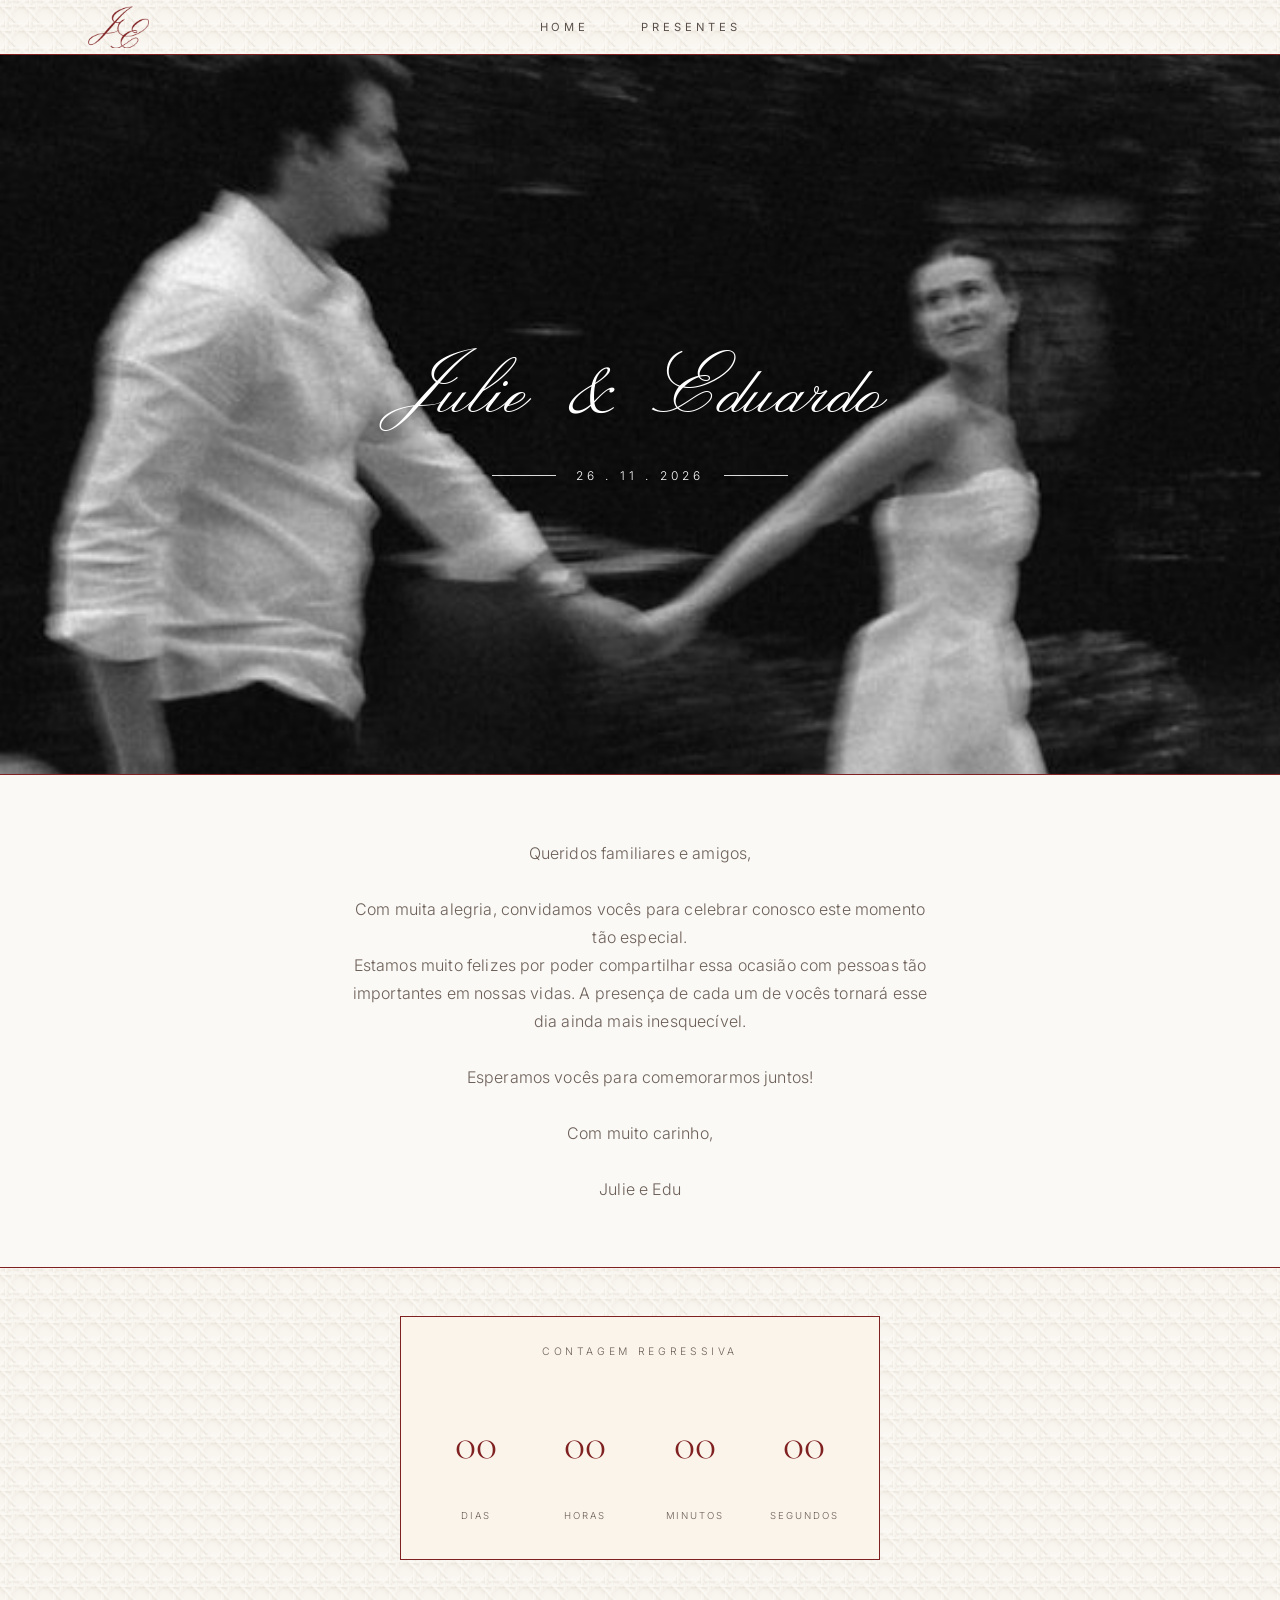
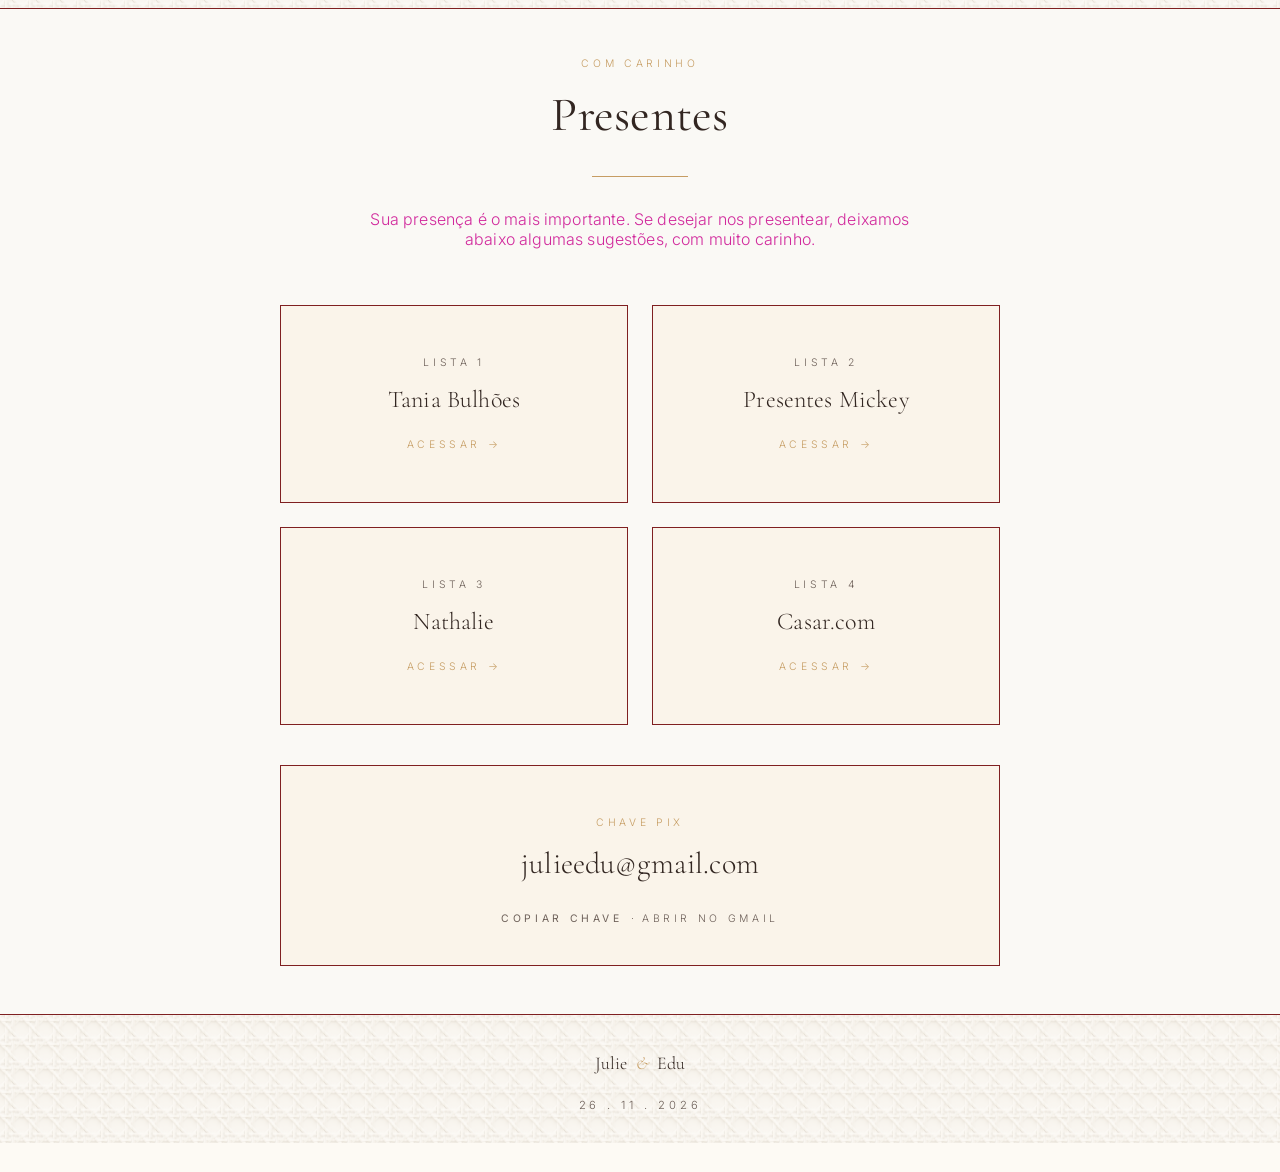
==== index.html @ ec5548f9 "Atualiza index.html com ajustes de layout (treliça condicional, moldura, gaps) Co-Authored-By: Claud" ====
<!DOCTYPE html>
<html lang="pt-BR">
<head>
<meta charset="UTF-8" />
<meta name="viewport" content="width=device-width, initial-scale=1.0" />
<title>Julie &amp; Edu · Nosso Casamento</title>
<meta name="description" content="Julie &amp; Edu — 26 de novembro de 2026. Confirme sua presença e veja as listas de presentes." />
<link rel="preconnect" href="https://fonts.googleapis.com">
<link rel="preconnect" href="https://fonts.gstatic.com" crossorigin>
<link href="https://fonts.googleapis.com/css2?family=Cormorant+Garamond:wght@300;400;500&family=Inter:wght@300;400;500&family=Playfair+Display:wght@400;500;600&family=Jost:wght@300;400;500&family=Cardo:wght@400;700&family=Work+Sans:wght@300;400;500&family=Marcellus&family=Karla:wght@300;400;500&family=EB+Garamond:wght@400;500;600&family=Poppins:wght@300;400;500&family=Prata&family=Nunito+Sans:wght@300;400;500&family=Italiana&family=Montserrat:wght@300;400;500&family=Cinzel:wght@400;500;600&family=Raleway:wght@300;400;500&family=Great+Vibes&family=Parisienne&family=Alex+Brush&family=Sacramento&display=swap" rel="stylesheet">
<style>
/* ==========================================================================
   Julie & Edu — Wedding Site
   Recriado a partir do projeto Lovable original (mesmas cores, fontes e
   estrutura). Paleta em oklch(), suportada por navegadores modernos.
   ========================================================================== */

@font-face {
  font-family: "Lucia BT";
  src: url([data-uri]) format("truetype");
  font-weight: normal;
  font-style: normal;
  font-display: swap;
}

:root {
  --radius: 0.5rem;

  --background: oklch(0.985 0.008 80);
  --background-flat: #f0eee5;
  --foreground: oklch(0.28 0.02 45);
  --card: oklch(0.98 0.01 75);
  --card-foreground: oklch(0.28 0.02 45);

  --primary: oklch(0.35 0.025 45);
  --primary-foreground: oklch(0.985 0.008 80);
  --secondary: oklch(0.94 0.015 60);
  --secondary-foreground: oklch(0.28 0.02 45);
  --muted: oklch(0.94 0.015 60);
  --muted-foreground: oklch(0.5 0.02 50);
  --accent: oklch(0.92 0.03 55);
  --accent-foreground: oklch(0.28 0.02 45);
  --border: oklch(0.88 0.015 60);

  --gold: oklch(0.72 0.09 75);
  --wine: oklch(0.4 0.13 25);
  --blush: oklch(0.9 0.04 25);
  --cream: oklch(0.97 0.015 80);

  --font-serif: "Cormorant Garamond", "Playfair Display", ui-serif, Georgia, serif;
  --font-sans: "Inter", ui-sans-serif, system-ui, sans-serif;
  --trellis-img: url([data-uri]);
}

* {
  box-sizing: border-box;
}

html {
  scroll-behavior: smooth;
}

body {
  margin: 0;
  overflow-x: hidden;
  background-color: var(--background);
  color: var(--foreground);
  font-family: var(--font-sans);
  font-weight: 300;
  -webkit-font-smoothing: antialiased;
  letter-spacing: 0.01em;
}



h1, h2, h3, h4 {
  font-family: var(--font-serif);
  font-weight: 400;
  letter-spacing: 0.005em;
  margin: 0;
}

a {
  color: inherit;
  text-decoration: none;
}

.tracking-invite {
  letter-spacing: 0.35em;
}

.btn-invite {
  display: inline-flex;
  align-items: center;
  justify-content: center;
  padding: 0.9rem 2.25rem;
  font-family: var(--font-sans);
  font-size: 0.72rem;
  font-weight: 400;
  text-transform: uppercase;
  letter-spacing: 0.35em;
  color: var(--foreground);
  background: transparent;
  border: 1px solid currentColor;
  border-radius: 0;
  transition: all 400ms ease;
  cursor: pointer;
}

.btn-invite:hover {
  background: var(--primary);
  color: var(--primary-foreground);
}

.btn-invite-light {
  color: var(--cream);
}

</style>
<style>
  /* ---------- Nav ---------- */
  header {
    position: fixed;
    inset-inline: 0;
    top: 0;
    z-index: 50;
    transition: all 300ms ease;
    background-color: var(--background);
    overflow: hidden;
    border-bottom: 1px solid var(--wine);
  }
  header::before {
    content: "";
    position: absolute;
    inset: -4px;
    background-image: url([data-uri]);
    background-repeat: repeat;
    background-size: 24px 24px;
    opacity: 0.39;
    filter: blur(0.15px);
    pointer-events: none;
  }
  .nav-inner { position: relative; z-index: 1; }
  header.scrolled {
    box-shadow: 0 2px 10px rgba(0,0,0,0.06);
    border-bottom: 1px solid var(--wine);
  }
  .nav-inner {
    position: relative;
    margin: 0 auto;
    max-width: 72rem;
    display: flex;
    align-items: center;
    justify-content: space-between;
    padding: 1rem 1.5rem;
    height: 3.4rem;
  }
  .brand {
    font-family: var(--font-serif);
    font-size: 1.125rem;
    letter-spacing: 0.02em;
    display: flex;
    align-items: center;
    position: relative;
    height: 1.4rem;
    width: 2.05rem;
    flex-shrink: 0;
  }
  .brand .logo-mark {
    display: block;
    position: absolute;
    left: 0;
    top: 50%;
    transform: translateY(-50%);
    height: 2.6rem;
    width: 3.81rem;
    background-color: var(--wine);
    mask-repeat: no-repeat;
    -webkit-mask-repeat: no-repeat;
    mask-position: center;
    -webkit-mask-position: center;
    mask-size: contain;
    -webkit-mask-size: contain;
  }
  .brand .amp { font-style: italic; color: var(--gold); }

  .nav-links {
    position: absolute;
    inset-inline: 0;
    display: flex;
    justify-content: center;
    gap: 1rem;
    pointer-events: none;
  }
  .nav-links button {
    pointer-events: auto;
    background: none;
    border: 0;
    cursor: pointer;
    font-family: var(--font-sans);
    font-size: 0.6rem;
    text-transform: uppercase;
    letter-spacing: 0.12em;
    color: color-mix(in oklch, var(--foreground) 80%, transparent);
    transition: color 200ms ease;
    white-space: nowrap;
  }
  .nav-links button:hover { color: var(--foreground); }

  .menu-toggle { display: none; }
  .mobile-menu { display: none !important; }

  @media (min-width: 768px) {
    .nav-links { gap: 2.5rem; }
    .nav-links button { font-size: 0.7rem; letter-spacing: 0.35em; }
  }

  .menu-toggle {
    background: none;
    border: 0;
    cursor: pointer;
    color: var(--foreground);
  }

  .mobile-menu {
    display: none;
    border-top: 1px solid var(--border);
    background: var(--background);
  }
  .mobile-menu.is-open { display: block; }
  .mobile-menu nav {
    display: flex;
    flex-direction: column;
    padding: 1rem 1.5rem;
  }
  .mobile-menu button {
    background: none;
    border: 0;
    text-align: left;
    padding: 0.75rem 0;
    font-size: 0.85rem;
    text-transform: uppercase;
    letter-spacing: 0.35em;
    cursor: pointer;
    color: var(--foreground);
  }

  /* ---------- Sections ---------- */
  section { }

  .home-section {
    padding: 8rem 0 0;
  }
  @media (min-width: 640px) {
    .home-section { padding: 10rem 0 0; }
  }
  .wrap {
    margin: 0 auto;
    max-width: 48rem;
    padding: 0 1.5rem;
    text-align: center;
  }

  /* Foto do casal: duas camadas com opacidades diferentes */
  .home-section {
    position: relative;
    overflow: hidden;
    background: #faf9f5;
  }
  /* Ideia 1: mesma treliça do header, só que bem mais sutil (opacidade baixa)
     — dá a sensação de luz/sombra do material sem "gritar" o desenho. */
  .home-section::before {
    content: "";
    position: absolute;
    inset: -4px;
    background-image: var(--trellis-img);
    background-repeat: repeat;
    background-size: 24px 24px;
    opacity: 0;
    filter: blur(0.15px);
    pointer-events: none;
    z-index: 0;
  }
  /* Padrão sem treliça em Home/Presentes (preferência da noiva).
     Ativada pelo switch "Treliça em Home/Presentes" no painel Opções. */
  html[data-trellis-sides="on"] .home-section::before {
    opacity: 0.39;
  }
  .home-section::after {
    content: none;
  }
  .hero-blank-wrap { z-index: 1; }
  .photo-sharp-layer {
    position: absolute;
    top: 0;
    bottom: 0;
    left: 50%;
    transform: translateX(-50%);
    height: 100%;
    width: auto;
    max-width: none;
    object-fit: contain;
    opacity: 1;
    z-index: 0;
    pointer-events: none;
  }
  .home-section .wrap {
    position: relative;
    z-index: 1;
  }

  .eyebrow {
    font-size: 0.65rem;
    text-transform: uppercase;
    letter-spacing: 0.35em;
    color: var(--muted-foreground);
    margin: 0;
  }

  .home-title {
    margin-top: 1.5rem;
  }
  .title-names {
    display: flex;
    flex-wrap: wrap;
    align-items: baseline;
    justify-content: center;
    column-gap: 0.32em;
    row-gap: 0.1em;
    width: 100%;
    font-family: var(--font-title, "Lucia BT");
    font-weight: 400;
    line-height: 1.1;
    font-size: clamp(2.75rem, 9vw, 5.5rem);
    color: var(--foreground);
  }
  .title-names .amp {
    color: var(--gold);
    font-style: italic;
    line-height: 1;
  }

  /* Estilos alternativos do título (cursiva/padrão) */
  html[data-title-font="cursiva-great-vibes"] .title-names { font-family: "Great Vibes", cursive; font-weight: 400; font-size: clamp(3.25rem, 11vw, 7rem); }
  html[data-title-font="cursiva-parisienne"] .title-names { font-family: "Parisienne", cursive; font-weight: 400; font-size: clamp(3rem, 10vw, 6.5rem); }
  html[data-title-font="cursiva-alex-brush"] .title-names { font-family: "Alex Brush", cursive; font-weight: 400; font-size: clamp(3.25rem, 11vw, 7rem); }
  html[data-title-font="cursiva-sacramento"] .title-names { font-family: "Sacramento", cursive; font-weight: 400; font-size: clamp(3.25rem, 11vw, 7rem); }
  html[data-title-font="normal-playfair"] .title-names { font-family: "Playfair Display", ui-serif, Georgia, serif; font-size: clamp(2.5rem, 8vw, 5rem); }
  html[data-title-font="normal-cormorant"] .title-names { font-family: "Cormorant Garamond", ui-serif, Georgia, serif; font-size: clamp(2.75rem, 8.5vw, 5.25rem); }
  html[data-title-font="normal-cinzel"] .title-names { font-family: "Cinzel", ui-serif, Georgia, serif; font-weight: 500; letter-spacing: 0.04em; font-size: clamp(2.1rem, 6.5vw, 4rem); }
  html[data-title-font="cursiva-lucia-bt"] .title-names { font-family: "Lucia BT", cursive; font-weight: 400; font-size: clamp(3.25rem, 11vw, 7rem); }

  .divider {
    margin: 2rem 0;
    display: flex;
    align-items: center;
    justify-content: center;
    gap: 1.25rem;
  }
  .divider .line { height: 1px; width: 4rem; background: var(--gold); }
  .divider .label { font-size: 0.75rem; text-transform: uppercase; letter-spacing: 0.35em; color: var(--gold); }

  /* Bloco do topo (nome + data) em branco (texto branco), foto cobrindo tudo */
  /* Padrão: a foto preenche até o limite do header (só a altura fixa
     dele, 3.4rem + borda de 1px, sem espaço extra). */
  .home-section { padding: calc(3.4rem + 1px) 0 0; }
  @media (min-width: 640px) { .home-section { padding: calc(3.4rem + 1px) 0 0; } }
  /* Com o switch "Treliça em Home/Presentes" ligado, some o espaço com o
     fundo de treliça visível entre o header e a foto, mesma medida (3rem)
     usada entre Texto/Contagem e Contagem/Presentes. */
  html[data-trellis-sides="on"] .home-section { padding-top: calc(6.4rem + 1px); }
  .hero-blank-wrap {
    position: relative;
    /* Padrão: foto de ponta a ponta (sem moldura), como era antes da
       treliça lateral. A moldura com borda vinho só aparece com o
       switch "Treliça em Home/Presentes" ligado (ver regra data-trellis-sides).
       Mantém só uma linha vinho completa no final da foto. */
    width: 100%;
    margin: 0;
    min-height: 100vh;
    overflow: hidden;
    border: none;
    border-bottom: 1px solid var(--wine);
  }
  @media (min-width: 640px) {
    .hero-blank-wrap { min-height: 80vh; }
  }
  html[data-trellis-sides="on"] .hero-blank-wrap {
    /* Metade exata da folga lateral de .intro-wrap / .gifts-section
       (max-width: 63rem; width: calc(100% - 3rem)) em qualquer largura de tela. */
    width: min(calc(100% - 1.5rem), calc(50% + 31.5rem));
    margin: 0 auto;
    border: 1px solid var(--wine);
  }
  .hero-blank-bg {
    position: absolute;
    top: 0;
    height: 100%;
    /* A foto é vertical numa moldura horizontal: object-fit:cover já usa
       100% da largura da imagem (sem folga). O casal (noivo à esquerda,
       noiva mais ao centro) fica com o ponto médio deslocado à esquerda;
       cortando uma fatia do fundo à direita (sem cortar as pessoas) e
       ampliando o restante, o par fica centralizado no quadro. */
    width: 122%;
    left: 0%;
    object-fit: cover;
    object-position: center;
    z-index: 0;
  }
  .hero-blank-content {
    position: absolute;
    inset: 0;
    z-index: 1;
    display: flex;
    flex-direction: column;
    align-items: center;
    justify-content: center;
    text-align: center;
    padding: 0 1.5rem;
  }
  .hero-blank-content .title-names,
  .hero-blank-content .title-names .amp,
  .hero-blank-content .divider .label {
    color: #fff;
  }
  .hero-blank-content .title-names {
    text-shadow: 0 2px 12px rgba(0,0,0,0.55);
  }
  .hero-blank-content .divider .label {
    text-shadow: 0 1px 8px rgba(0,0,0,0.55);
  }
  .hero-blank-wrap .divider .line {
    background: #fff;
    opacity: 0.85;
  }
  .intro-wrap {
    position: relative;
    z-index: 1;
    max-width: 63rem;
    width: calc(100% - 3rem);
    /* Padrão (preferência da irmã): sem espaço extra acima, foto encosta
       direto no texto. */
    margin: 0 auto;
    padding: 4rem 1.5rem;
    background: #faf9f5;
    border: none;
  }
  /* Com o switch "Treliça em Home/Presentes" ligado: moldura vinho e
     espaço com treliça visível acima (mesma medida do resto do site). */
  html[data-trellis-sides="on"] .intro-wrap {
    margin: 3rem auto 0;
    border: 1px solid var(--wine);
  }

  .intro {
    margin: 0 auto;
    max-width: 36rem;
    font-size: 1rem;
    line-height: 1.75;
    color: var(--muted-foreground);
  }

  .hero-photo {
    margin-top: 4rem;
    overflow: hidden;
    border-radius: 2px;
    box-shadow: 0 25px 50px -12px color-mix(in oklch, var(--primary) 10%, transparent);
  }
  .hero-photo img {
    width: 100%;
    height: 60vh;
    object-fit: cover;
    display: block;
  }
  @media (min-width: 640px) { .hero-photo img { height: 70vh; } }

  .rsvp-section {
    border-top: 1px solid var(--border);
    border-bottom: 1px solid var(--border);
    background: var(--background-flat);
    padding: 6rem 0;
  }
  @media (min-width: 640px) { .rsvp-section { padding: 8rem 0; } }
  .rsvp-section .wrap { max-width: 40rem; }
  .rsvp-section h2 { margin-top: 1rem; font-size: 2.5rem; }
  @media (min-width: 640px) { .rsvp-section h2 { font-size: 3rem; } }
  .rsvp-section p.body { margin: 0 auto; max-width: 32rem; color: var(--muted-foreground); line-height: 1.75; }
  .rsvp-section .cta { margin-top: 3rem; }

  .gifts-section {
    background: #faf9f5;
    /* Espaço reduzido acima de "Com carinho"/"Presentes" e abaixo da
       caixa Pix (só o respiro padrão de 3rem, sem o excesso de 6-8rem),
       em ambas as versões (padrão e com treliça). */
    padding: 3rem 0;
    position: relative;
    overflow: hidden;
  }
  .gifts-section::before {
    content: "";
    position: absolute;
    inset: -4px;
    background-image: var(--trellis-img);
    background-repeat: repeat;
    background-size: 24px 24px;
    opacity: 0;
    filter: blur(0.15px);
    pointer-events: none;
    z-index: 0;
  }
  html[data-trellis-sides="on"] .gifts-section::before {
    opacity: 0.39;
  }
  .gifts-section::after {
    /* Padrão: sem o retângulo/moldura vinho, como era antes. Só aparece
       com o switch "Treliça em Home/Presentes" ligado. */
    content: none;
  }
  html[data-trellis-sides="on"] .gifts-section::after {
    content: "";
    position: absolute;
    top: 0;
    bottom: 0;
    left: 50%;
    transform: translateX(-50%);
    width: min(63rem, calc(100% - 3rem));
    background: #faf9f5;
    border: 1px solid var(--wine);
    z-index: 0;
    pointer-events: none;
  }
  .gifts-section .wrap {
    position: relative;
    z-index: 1;
  }
  .gifts-section h2 { margin-top: 1rem; font-size: 2.5rem; }
  @media (min-width: 640px) { .gifts-section h2 { font-size: 3rem; } }


  .gift-grid {
    margin-top: 3.5rem;
    display: flex;
    flex-wrap: wrap;
    justify-content: center;
    gap: 1.5rem;
  }

  .gift-card {
    display: block;
    flex: 1 1 100%;
    border: 1px solid var(--wine);
    background: var(--cream);
    padding: 2.5rem;
    text-align: center;
    transition: all 200ms ease;
  }
  @media (min-width: 640px) {
    .gift-card { flex: 0 1 calc(50% - 0.75rem); }
  }
  .gift-card:hover {
    background: #4b2436;
    border-color: #4b2436;
    box-shadow: 0 10px 15px -3px color-mix(in oklch, var(--primary) 8%, transparent);
  }
  .gift-card:hover .label,
  .gift-card:hover .name,
  .gift-card:hover .go {
    color: #f6e5ba;
  }
  .gift-card .label { font-size: 0.65rem; text-transform: uppercase; letter-spacing: 0.35em; color: var(--muted-foreground); }
  .gift-card .name { margin-top: 1rem; font-family: var(--font-serif); font-size: 1.5rem; }
  .gift-card .go { margin-top: 1.5rem; font-size: 0.65rem; text-transform: uppercase; letter-spacing: 0.35em; color: var(--gold); }

  .pix-box {
    position: relative;
    display: block;
    margin: 2.5rem auto 0;
    max-width: 100%;
    border: 1px solid var(--wine);
    background: var(--cream);
    padding: 2.5rem;
    text-align: center;
    text-decoration: none;
    color: inherit;
    transition: all 200ms ease;
  }
  .pix-box-link {
    position: absolute;
    inset: 0;
    z-index: 1;
    cursor: pointer;
  }
  .pix-box button,
  .pix-actions {
    position: relative;
    z-index: 2;
  }
  .pix-box:hover {
    background: #4b2436;
    border-color: #4b2436;
  }
  .pix-box:hover .label,
  .pix-box:hover .key,
  .pix-box:hover button,
  .pix-box:hover .pix-gmail-link {
    color: #f6e5ba;
  }
  .pix-box .label { font-size: 0.65rem; text-transform: uppercase; letter-spacing: 0.35em; color: var(--gold); }
  .pix-box .key {
    display: block;
    margin-top: 1rem;
    font-family: var(--font-serif);
    font-size: 1.5rem;
    word-break: break-all;
    color: var(--foreground);
    text-decoration: none;
    transition: all 200ms ease;
  }
  @media (min-width: 640px) { .pix-box .key { font-size: 1.875rem; } }
  .pix-actions {
    margin-top: 1.5rem;
    display: flex;
    align-items: center;
    justify-content: center;
    gap: 0.5rem;
    flex-wrap: wrap;
  }
  .pix-box button,
  .pix-box .pix-gmail-link {
    background: none;
    border: 0;
    padding: 0;
    cursor: pointer;
    font-size: 0.65rem;
    text-transform: uppercase;
    letter-spacing: 0.35em;
    color: var(--muted-foreground);
    text-decoration: none;
    font-family: inherit;
  }
  .pix-box button:hover,
  .pix-box .pix-gmail-link:hover { color: var(--foreground); }
  .pix-box .pix-actions-sep {
    font-size: 0.65rem;
    color: var(--muted-foreground);
  }
  .pix-box:hover .pix-actions-sep { color: #f6e5ba; }

  footer {
    position: relative;
    overflow: hidden;
    padding: 1.25rem 0;
    text-align: center;
    background-color: var(--background);
  }
  footer::before {
    content: "";
    position: absolute;
    inset: -4px;
    background-image: url([data-uri]);
    background-repeat: repeat;
    background-size: 24px 24px;
    opacity: 0.39;
    filter: blur(0.15px);
    pointer-events: none;
  }
  footer .names, footer .date { position: relative; z-index: 1; }
  footer::after {
    content: "";
    position: absolute;
    top: 0;
    /* Padrão (preferência da irmã): linha completa, de ponta a ponta. */
    left: 0;
    width: 100%;
    border-top: 1px solid var(--wine);
    z-index: 1;
    pointer-events: none;
  }
  /* Com o switch "Treliça em Home/Presentes" ligado: linha alinhada com
     a largura do retângulo de Presentes, centralizada. */
  html[data-trellis-sides="on"] footer::after {
    left: 50%;
    transform: translateX(-50%);
    width: min(63rem, calc(100% - 3rem));
  }
  footer .names { font-family: var(--font-serif); font-size: 1.125rem; }
  footer .amp { margin: 0 0.5rem; font-style: italic; color: var(--gold); }
  footer .date { margin-top: 1.5rem; font-size: 0.7rem; text-transform: uppercase; letter-spacing: 0.35em; color: var(--muted-foreground); }

  /* ---------- Contagem regressiva ---------- */
  .countdown-frame {
    margin: 0;
    width: 100vw;
    position: relative;
    left: 50%;
    right: 50%;
    margin-left: -50vw;
    margin-right: -50vw;
    /* Treliça desta faixa é sempre visível (não depende do switch), então
       mantém o respiro de 3rem dos dois lados da caixa sempre. */
    padding: 3rem 1.5rem;
    background-color: var(--background);
    overflow: hidden;
    display: flex;
    justify-content: center;
    z-index: 1;
    /* Padrão (preferência da irmã): linhas vinho completas no topo e
       embaixo da faixa da contagem regressiva. */
    border-top: 1px solid var(--wine);
    border-bottom: 1px solid var(--wine);
  }
  html[data-trellis-sides="on"] .countdown-frame {
    border-top: none;
    border-bottom: none;
  }
  .countdown-frame::before {
    content: "";
    position: absolute;
    inset: -4px;
    background-image: url([data-uri]);
    background-repeat: repeat;
    background-size: 24px 24px;
    opacity: 0.39;
    filter: blur(0.15px);
    pointer-events: none;
  }
  .countdown-box { position: relative; z-index: 1; }
  .countdown-box {
    max-width: 30rem;
    width: 100%;
    margin: 0;
    border: 1px solid var(--wine);
    background: var(--cream);
    padding: 1.75rem 1.5rem;
  }
  .countdown-box .label {
    text-align: center;
    font-size: 0.65rem;
    text-transform: uppercase;
    letter-spacing: 0.35em;
    color: var(--muted-foreground);
    margin: 0 0 1.25rem;
  }
  .countdown-grid {
    display: grid;
    grid-template-columns: repeat(4, 1fr);
    gap: 0.5rem;
  }
  .countdown-grid .unit { text-align: center; }
  .countdown-grid .num {
    font-family: var(--font-serif);
    font-size: 2.25rem;
    line-height: 1;
    color: var(--wine);
  }
  @media (min-width: 640px) { .countdown-grid .num { font-size: 2.75rem; } }
  .countdown-grid .unit-label {
    margin-top: 0.4rem;
    font-size: 0.6rem;
    text-transform: uppercase;
    letter-spacing: 0.2em;
    color: var(--muted-foreground);
  }


  /* ==========================================================================
     PAINEL DE TESTE — trocas de fonte / paleta / densidade ao vivo.
     Nada disso entra na versão final; é só para comparar opções aqui mesmo.
     ========================================================================== */

  /* ---- Paletas de cor completas (padrão = a atual, bege claro & vinho) ---- */

  /* -- Claras -- */
  html[data-theme="bege-claro"] {
    /* igual ao padrão, mantido explícito para o seletor */
  }
  html[data-theme="marfim-carvao"] {
    --background: oklch(0.98 0.004 90);
    --foreground: oklch(0.22 0.005 0);
    --card: oklch(0.96 0.004 90);
    --card-foreground: oklch(0.22 0.005 0);
    --secondary: oklch(0.93 0.006 90);
    --muted-foreground: oklch(0.45 0.006 0);
    --accent: oklch(0.9 0.006 90);
    --border: oklch(0.85 0.006 90);
    --gold: oklch(0.65 0.03 80);
    --wine: oklch(0.3 0.01 0);
    --blush: oklch(0.9 0.01 60);
    --cream: oklch(0.97 0.004 90);
  }
  html[data-theme="sage"] {
    --background: oklch(0.97 0.012 120);
    --foreground: oklch(0.28 0.02 130);
    --card: oklch(0.955 0.012 120);
    --card-foreground: oklch(0.28 0.02 130);
    --secondary: oklch(0.92 0.02 110);
    --muted-foreground: oklch(0.48 0.02 120);
    --accent: oklch(0.88 0.04 90);
    --border: oklch(0.85 0.02 110);
    --gold: oklch(0.7 0.08 70);
    --wine: oklch(0.42 0.09 40);
    --blush: oklch(0.9 0.03 70);
    --cream: oklch(0.97 0.014 90);
  }
  html[data-theme="blush"] {
    --background: oklch(0.97 0.02 20);
    --foreground: oklch(0.35 0.05 20);
    --card: oklch(0.955 0.02 20);
    --card-foreground: oklch(0.35 0.05 20);
    --secondary: oklch(0.93 0.03 20);
    --muted-foreground: oklch(0.52 0.04 20);
    --accent: oklch(0.88 0.05 40);
    --border: oklch(0.86 0.03 20);
    --gold: oklch(0.75 0.1 80);
    --wine: oklch(0.45 0.12 10);
    --blush: oklch(0.92 0.05 15);
    --cream: oklch(0.97 0.015 40);
  }
  html[data-theme="terracota"] {
    --background: oklch(0.95 0.025 55);
    --foreground: oklch(0.34 0.06 35);
    --card: oklch(0.93 0.025 55);
    --card-foreground: oklch(0.34 0.06 35);
    --secondary: oklch(0.9 0.035 50);
    --muted-foreground: oklch(0.5 0.04 40);
    --accent: oklch(0.85 0.06 45);
    --border: oklch(0.82 0.035 45);
    --gold: oklch(0.73 0.1 70);
    --wine: oklch(0.42 0.13 30);
    --blush: oklch(0.88 0.05 40);
    --cream: oklch(0.96 0.02 55);
  }
  html[data-theme="rosa-antigo"] {
    --background: oklch(0.94 0.025 15);
    --foreground: oklch(0.33 0.06 350);
    --card: oklch(0.92 0.025 15);
    --card-foreground: oklch(0.33 0.06 350);
    --secondary: oklch(0.88 0.03 15);
    --muted-foreground: oklch(0.5 0.04 350);
    --accent: oklch(0.84 0.05 10);
    --border: oklch(0.8 0.03 10);
    --gold: oklch(0.72 0.08 70);
    --wine: oklch(0.4 0.12 340);
    --blush: oklch(0.87 0.05 10);
    --cream: oklch(0.95 0.018 15);
  }
  html[data-theme="perola"] {
    --background: oklch(0.96 0.004 250);
    --foreground: oklch(0.3 0.01 250);
    --card: oklch(0.94 0.004 250);
    --card-foreground: oklch(0.3 0.01 250);
    --secondary: oklch(0.9 0.006 250);
    --muted-foreground: oklch(0.5 0.008 250);
    --accent: oklch(0.87 0.008 250);
    --border: oklch(0.83 0.006 250);
    --gold: oklch(0.68 0.05 80);
    --wine: oklch(0.35 0.03 280);
    --blush: oklch(0.88 0.015 260);
    --cream: oklch(0.95 0.004 250);
  }

  /* -- Escuras -- */
  html[data-theme="bege-escuro"] {
    --background: oklch(0.26 0.02 65);
    --foreground: oklch(0.93 0.02 80);
    --card: oklch(0.31 0.02 65);
    --card-foreground: oklch(0.93 0.02 80);
    --secondary: oklch(0.35 0.02 65);
    --muted-foreground: oklch(0.78 0.02 75);
    --accent: oklch(0.4 0.03 60);
    --border: oklch(0.42 0.02 65);
    --gold: oklch(0.8 0.1 80);
    --wine: oklch(0.55 0.13 25);
    --blush: oklch(0.6 0.06 30);
    --cream: oklch(0.33 0.02 65);
    --primary: oklch(0.93 0.02 80);
    --primary-foreground: oklch(0.22 0.02 65);
  }
  html[data-theme="vinho-fundo"] {
    --background: oklch(0.26 0.09 20);
    --foreground: oklch(0.94 0.02 70);
    --card: oklch(0.31 0.09 20);
    --card-foreground: oklch(0.94 0.02 70);
    --secondary: oklch(0.35 0.09 20);
    --muted-foreground: oklch(0.82 0.04 50);
    --accent: oklch(0.4 0.1 20);
    --border: oklch(0.44 0.09 20);
    --gold: oklch(0.8 0.1 80);
    --wine: oklch(0.6 0.14 20);
    --blush: oklch(0.65 0.08 25);
    --cream: oklch(0.34 0.09 20);
    --primary: oklch(0.94 0.02 70);
    --primary-foreground: oklch(0.22 0.09 20);
  }
  html[data-theme="carvao-dourado"] {
    --background: oklch(0.16 0.01 40);
    --foreground: oklch(0.93 0.015 80);
    --card: oklch(0.21 0.012 40);
    --card-foreground: oklch(0.93 0.015 80);
    --secondary: oklch(0.25 0.012 40);
    --muted-foreground: oklch(0.72 0.015 70);
    --accent: oklch(0.3 0.015 40);
    --border: oklch(0.33 0.012 40);
    --gold: oklch(0.82 0.1 80);
    --wine: oklch(0.55 0.13 25);
    --blush: oklch(0.55 0.05 40);
    --cream: oklch(0.23 0.012 40);
    --primary: oklch(0.93 0.015 80);
    --primary-foreground: oklch(0.14 0.01 40);
  }
  html[data-theme="marinho-escuro"] {
    --background: oklch(0.22 0.04 255);
    --foreground: oklch(0.94 0.015 90);
    --card: oklch(0.27 0.045 255);
    --card-foreground: oklch(0.94 0.015 90);
    --secondary: oklch(0.31 0.045 255);
    --muted-foreground: oklch(0.76 0.03 250);
    --accent: oklch(0.36 0.05 255);
    --border: oklch(0.4 0.045 255);
    --gold: oklch(0.8 0.1 80);
    --wine: oklch(0.5 0.1 20);
    --blush: oklch(0.55 0.06 30);
    --cream: oklch(0.29 0.045 255);
    --primary: oklch(0.94 0.015 90);
    --primary-foreground: oklch(0.18 0.04 255);
  }
  html[data-theme="esmeralda-escuro"] {
    --background: oklch(0.23 0.05 155);
    --foreground: oklch(0.94 0.015 90);
    --card: oklch(0.28 0.05 155);
    --card-foreground: oklch(0.94 0.015 90);
    --secondary: oklch(0.32 0.05 155);
    --muted-foreground: oklch(0.76 0.03 130);
    --accent: oklch(0.37 0.06 155);
    --border: oklch(0.41 0.05 155);
    --gold: oklch(0.8 0.1 80);
    --wine: oklch(0.5 0.1 25);
    --blush: oklch(0.55 0.06 40);
    --cream: oklch(0.3 0.05 155);
    --primary: oklch(0.94 0.015 90);
    --primary-foreground: oklch(0.19 0.05 155);
  }

  /* ---- Combinações de fonte (padrão = Cormorant + Inter) ---- */
  html[data-font="playfair"] {
    --font-serif: "Playfair Display", ui-serif, Georgia, serif;
    --font-sans: "Jost", ui-sans-serif, system-ui, sans-serif;
  }
  html[data-font="cardo"] {
    --font-serif: "Cardo", ui-serif, Georgia, serif;
    --font-sans: "Work Sans", ui-sans-serif, system-ui, sans-serif;
  }
  html[data-font="marcellus"] {
    --font-serif: "Marcellus", ui-serif, Georgia, serif;
    --font-sans: "Karla", ui-sans-serif, system-ui, sans-serif;
  }
  html[data-font="garamond-poppins"] {
    --font-serif: "EB Garamond", ui-serif, Georgia, serif;
    --font-sans: "Poppins", ui-sans-serif, system-ui, sans-serif;
  }
  html[data-font="prata-nunito"] {
    --font-serif: "Prata", ui-serif, Georgia, serif;
    --font-sans: "Nunito Sans", ui-sans-serif, system-ui, sans-serif;
  }
  html[data-font="italiana-montserrat"] {
    --font-serif: "Italiana", ui-serif, Georgia, serif;
    --font-sans: "Montserrat", ui-sans-serif, system-ui, sans-serif;
  }
  html[data-font="cinzel-raleway"] {
    --font-serif: "Cinzel", ui-serif, Georgia, serif;
    --font-sans: "Raleway", ui-sans-serif, system-ui, sans-serif;
  }


  /* ---- Densidade do layout ---- */
  html[data-density="compact"] .home-section .wrap { padding-top: 3rem; padding-bottom: 3rem; }
  html[data-density="compact"] .intro { line-height: 1.5; margin-bottom: 1.5rem; }
  html[data-density="compact"] .countdown-box { padding: 1rem; }
  html[data-density="spacious"] .home-section .wrap { padding-top: 6rem; padding-bottom: 6rem; }
  html[data-density="spacious"] .intro { line-height: 2; margin-bottom: 3rem; }
  html[data-density="spacious"] .countdown-box { padding: 2.25rem; }

  /* ---- Painel flutuante ---- */
  #testPanel {
    position: fixed;
    top: 0;
    right: 0;
    z-index: 9999;
    background: rgba(20, 14, 10, 0.92);
    color: #f6e5ba;
    font-family: "Inter", ui-sans-serif, system-ui, sans-serif;
    font-size: 0.75rem;
    padding: 0.85rem 1rem;
    border-bottom-left-radius: 10px;
    box-shadow: 0 4px 18px rgba(0,0,0,0.35);
    display: flex;
    flex-wrap: wrap;
    gap: 0.6rem 1rem;
    align-items: center;
    max-width: 100vw;
  }
  #testPanel strong { font-weight: 600; letter-spacing: 0.03em; }
  #testPanel .field { display: flex; flex-direction: column; gap: 2px; }
  #testPanel label { opacity: 0.75; font-size: 0.65rem; text-transform: uppercase; letter-spacing: 0.06em; }
  #testPanel select {
    font-family: inherit;
    font-size: 0.75rem;
    padding: 0.3rem 0.5rem;
    border-radius: 6px;
    border: 1px solid rgba(246,229,186,0.4);
    background: rgba(255,255,255,0.08);
    color: #f6e5ba;
  }
  #testPanel select option { color: #2b2b2b; }
  #testPanel .switch {
    position: relative;
    display: inline-block;
    width: 34px;
    height: 18px;
    flex-shrink: 0;
  }
  #testPanel .switch input { opacity: 0; width: 0; height: 0; position: absolute; }
  #testPanel .switch .slider {
    position: absolute;
    inset: 0;
    background: rgba(255,255,255,0.2);
    border: 1px solid rgba(246,229,186,0.4);
    border-radius: 999px;
    cursor: pointer;
    transition: background 0.2s ease;
  }
  #testPanel .switch .slider::before {
    content: "";
    position: absolute;
    height: 12px;
    width: 12px;
    left: 2px;
    top: 2px;
    background: #f6e5ba;
    border-radius: 50%;
    transition: transform 0.2s ease;
  }
  #testPanel .switch input:checked + .slider { background: #7a3b52; }
  #testPanel .switch input:checked + .slider::before { transform: translateX(16px); }
  #testPanelToggle {
    position: fixed;
    top: 0;
    left: 50%;
    transform: translateX(-50%);
    z-index: 10000;
    background: #4b2436;
    color: #f6e5ba;
    border: none;
    padding: 0.5rem 0.8rem;
    font-size: 0.7rem;
    letter-spacing: 0.05em;
    cursor: pointer;
    border-bottom-left-radius: 8px;
    border-bottom-right-radius: 8px;
  }
  #testPanel.is-hidden { display: none; }
  body { padding-top: 0; }

  body, .home-section, .gifts-section, .gift-card, .countdown-box, .pix-box,
  .brand, .divider .label, header, .card, .title-names { transition: background-color .3s ease, color .3s ease, border-color .3s ease, font-size .2s ease; }

  @media (max-width: 640px) {
    #testPanel {
      flex-direction: column;
      align-items: flex-start;
      max-height: 80vh;
      overflow-y: auto;
      width: 220px;
    }
  }

</style>
</head>
<body>

<header id="siteHeader">
  <div class="nav-inner">
    <a href="index.html" class="brand"><span class="logo-mark" role="img" aria-label="Julie &amp; Edu" style="mask-image:url('[data-uri]');-webkit-mask-image:url('[data-uri]');"></span></a>

    <nav class="nav-links">
      <button data-target="home">Home</button>
      <button data-target="presentes">Presentes</button>
    </nav>

    <button class="menu-toggle" id="menuToggle" aria-label="Menu">☰</button>
  </div>

  <div class="mobile-menu" id="mobileMenu">
    <nav>
      <button data-target="home">Home</button>
      <button data-target="presentes">Presentes</button>
    </nav>
  </div>
</header>

<section id="home" class="home-section">
  <div class="hero-blank-wrap">
    <img class="hero-blank-bg" src="[data-uri]" alt="" />
    <div class="hero-blank-content">
      <h1 class="home-title">
        <span class="title-names">
          <span class="title-name">Julie</span>
          <span class="amp">&amp;</span>
          <span class="title-name">Eduardo</span>
        </span>
      </h1>

      <div class="divider">
        <span class="line"></span>
        <span class="label">26 . 11 . 2026</span>
        <span class="line"></span>
      </div>
    </div>
  </div>

  <div class="wrap intro-wrap">
    <p class="intro">
      Queridos familiares e amigos,<br /><br />
      Com muita alegria, convidamos vocês para celebrar conosco este momento tão
      especial.<br />
      Estamos muito felizes por poder compartilhar essa ocasião com pessoas tão
      importantes em nossas vidas. A presença de cada um de vocês tornará esse
      dia ainda mais inesquecível.<br /><br />
      Esperamos vocês para comemorarmos juntos!<br /><br />
      Com muito carinho,<br /><br />
      Julie e Edu
    </p>
  </div>

    <div class="countdown-frame">
    <div class="countdown-box">
      <p class="label">Contagem regressiva</p>
      <div class="countdown-grid">
        <div class="unit"><p class="num" id="cdDays">00</p><p class="unit-label">Dias</p></div>
        <div class="unit"><p class="num" id="cdHours">00</p><p class="unit-label">Horas</p></div>
        <div class="unit"><p class="num" id="cdMinutes">00</p><p class="unit-label">Minutos</p></div>
        <div class="unit"><p class="num" id="cdSeconds">00</p><p class="unit-label">Segundos</p></div>
      </div>
    </div>
    </div>
</section>

<section id="presentes" class="gifts-section">
  <div class="wrap">
    <p class="eyebrow" style="color: var(--gold);">Com carinho</p>
    <h2>Presentes</h2>
    <div class="divider" style="gap:0;"><span class="line" style="width:6rem;"></span></div>
    <p class="body" style="max-width:36rem; margin: 0 auto; color: var(--muted-foreground);">
      Sua presença é o mais importante. Se desejar nos presentear, deixamos
      abaixo algumas sugestões, com muito carinho.
    </p>

    <!-- Troque nome/link/imagem de cada card pelas lojas reais escolhidas por vocês -->
    <div class="gift-grid" id="giftGrid">
      <a class="gift-card" href="https://www.taniabulhoeslista.com.br/lista/7014" target="_blank" rel="noopener noreferrer">
        <p class="label">Lista 1</p>
        <p class="name">Tania Bulhões</p>
        <p class="go">Acessar →</p>
      </a>
      <a class="gift-card" href="https://www.mickey.com.br/lista-presente/22ac3c5a5bf0b520d281c122d1490650" target="_blank" rel="noopener noreferrer">
        <p class="label">Lista 2</p>
        <p class="name">Presentes Mickey</p>
        <p class="go">Acessar →</p>
      </a>
      <a class="gift-card" href="#" target="_blank" rel="noopener noreferrer">
        <p class="label">Lista 3</p>
        <p class="name">Nathalie</p>
        <p class="go">Acessar →</p>
      </a>
      <a class="gift-card" href="https://www.casar.com/" target="_blank" rel="noopener noreferrer">
        <p class="label">Lista 4</p>
        <p class="name">Casar.com</p>
        <p class="go">Acessar →</p>
      </a>
    </div>

    <div class="pix-box" id="pixBox">
      <a class="pix-box-link" href="mailto:julieedu@gmail.com?subject=Presente%20de%20casamento%20-%20Pix%20enviado&body=Ol%C3%A1%2C%20Julie%20e%20Eduardo%21%0A%0AAcabei%20de%20enviar%20um%20presente%20para%20voc%C3%AAs%20via%20Pix.%20Parab%C3%A9ns%20pelo%20casamento%20e%20um%20brinde%20a%20essa%20nova%20fase%21%20%E2%9D%A4%EF%B8%8F%0A%0ACom%20carinho%2C%0A%5Bseu%20nome%5D" target="_top" aria-label="Enviar email"></a>
      <p class="label">Chave Pix</p>
      <p class="key" id="pixKey">julieedu@gmail.com</p>
      <div class="pix-actions">
        <button id="copyPix">Copiar chave</button>
        <span class="pix-actions-sep">·</span>
        <a class="pix-gmail-link" href="https://mail.google.com/mail/?view=cm&fs=1&to=julieedu@gmail.com&su=Presente+de+casamento+-+Pix+enviado&body=Ol%C3%A1%2C+Julie+e+Eduardo%21%0A%0AAcabei+de+enviar+um+presente+para+voc%C3%AAs+via+Pix.+Parab%C3%A9ns+pelo+casamento+e+um+brinde+a+essa+nova+fase%21+%E2%9D%A4%EF%B8%8F%0A%0ACom+carinho%2C%0A%5Bseu+nome%5D" target="_blank" rel="noopener noreferrer">Abrir no Gmail</a>
      </div>
    </div>
  </div>
</section>


<footer>
  <p class="names">Julie<span class="amp">&amp;</span>Edu</p>
  <p class="date">26 . 11 . 2026</p>
</footer>

<!-- ============ PAINEL DE TESTE (remover ao publicar a versão final) ============ -->
<button id="testPanelToggle" type="button">Opções ▾</button>
<div id="testPanel" class="is-hidden">
  <strong>Testar:</strong>
  <div class="field">
    <label for="selTheme">Paleta / Fundo</label>
    <select id="selTheme">
      <option value="">Bege claro & vinho (atual)</option>
      <optgroup label="Claras">
        <option value="marfim-carvao">Marfim & carvão</option>
        <option value="sage">Sage & terracota</option>
        <option value="blush">Blush & dourado</option>
        <option value="terracota">Terracota quente</option>
        <option value="rosa-antigo">Rosa antigo</option>
        <option value="perola">Pérola & tinta</option>
      </optgroup>
      <optgroup label="Escuras (fundo escuro)">
        <option value="bege-escuro">Bege escuro</option>
        <option value="vinho-fundo">Vinho (fundo escuro)</option>
        <option value="carvao-dourado">Carvão & dourado</option>
        <option value="marinho-escuro">Marinho escuro</option>
        <option value="esmeralda-escuro">Esmeralda escuro</option>
      </optgroup>
    </select>
  </div>
  <div class="field">
    <label for="selFont">Fonte</label>
    <select id="selFont">
      <option value="">Cormorant Garamond + Inter (atual)</option>
      <option value="playfair">Playfair Display + Jost</option>
      <option value="cardo">Cardo + Work Sans</option>
      <option value="marcellus">Marcellus + Karla</option>
      <option value="garamond-poppins">EB Garamond + Poppins</option>
      <option value="prata-nunito">Prata + Nunito Sans</option>
      <option value="italiana-montserrat">Italiana + Montserrat</option>
      <option value="cinzel-raleway">Cinzel + Raleway</option>
    </select>
  </div>
  <div class="field">
    <label for="selTitleFont">Nome "Julie &amp; Eduardo"</label>
    <select id="selTitleFont">
      <option value="">Padrão (segue a fonte do site)</option>
      <optgroup label="Cursiva">
        <option value="cursiva-great-vibes">Cursiva — Great Vibes</option>
        <option value="cursiva-parisienne">Cursiva — Parisienne</option>
        <option value="cursiva-alex-brush">Cursiva — Alex Brush</option>
        <option value="cursiva-sacramento">Cursiva — Sacramento</option>
        <option value="cursiva-lucia-bt">Cursiva — Lucia BT</option>
      </optgroup>
      <optgroup label="Padrão / normal">
        <option value="normal-playfair">Normal — Playfair Display</option>
        <option value="normal-cormorant">Normal — Cormorant Garamond</option>
        <option value="normal-cinzel">Normal (maiúsculas) — Cinzel</option>
      </optgroup>
    </select>
  </div>
  <div class="field">
    <label for="selDensity">Espaçamento</label>
    <select id="selDensity">
      <option value="">Atual</option>
      <option value="compact">Compacto</option>
      <option value="spacious">Espaçoso</option>
    </select>
  </div>
  <div class="field">
    <label for="chkTrellisSides">Treliça em Home/Presentes</label>
    <label class="switch">
      <input type="checkbox" id="chkTrellisSides">
      <span class="slider"></span>
    </label>
  </div>
</div>

<script>
(function () {
  const html = document.documentElement;
  const toggleBtn = document.getElementById('testPanelToggle');
  const panel = document.getElementById('testPanel');
  const selTheme = document.getElementById('selTheme');
  const selFont = document.getElementById('selFont');
  const selTitleFont = document.getElementById('selTitleFont');
  const selDensity = document.getElementById('selDensity');
  const chkTrellisSides = document.getElementById('chkTrellisSides');

  toggleBtn.addEventListener('click', () => panel.classList.toggle('is-hidden'));

  selTheme.addEventListener('change', () => {
    if (selTheme.value) html.setAttribute('data-theme', selTheme.value);
    else html.removeAttribute('data-theme');
  });
  selFont.addEventListener('change', () => {
    if (selFont.value) html.setAttribute('data-font', selFont.value);
    else html.removeAttribute('data-font');
  });
  selTitleFont.addEventListener('change', () => {
    if (selTitleFont.value) html.setAttribute('data-title-font', selTitleFont.value);
    else html.removeAttribute('data-title-font');
  });
  selDensity.addEventListener('change', () => {
    if (selDensity.value) html.setAttribute('data-density', selDensity.value);
    else html.removeAttribute('data-density');
  });
  chkTrellisSides.addEventListener('change', () => {
    if (chkTrellisSides.checked) html.setAttribute('data-trellis-sides', 'on');
    else html.removeAttribute('data-trellis-sides');
  });
})();
</script>

<script>
  const header = document.getElementById('siteHeader');
  const menuToggle = document.getElementById('menuToggle');
  const mobileMenu = document.getElementById('mobileMenu');

  function onScroll() {
    header.classList.toggle('scrolled', window.scrollY > 20);
  }
  onScroll();
  window.addEventListener('scroll', onScroll);

  menuToggle.addEventListener('click', () => {
    mobileMenu.classList.toggle('is-open');
    menuToggle.textContent = mobileMenu.classList.contains('is-open') ? '✕' : '☰';
  });

  document.querySelectorAll('[data-target]').forEach((btn) => {
    btn.addEventListener('click', () => {
      const id = btn.getAttribute('data-target');
      document.getElementById(id)?.scrollIntoView({ behavior: 'smooth', block: 'start' });
      mobileMenu.classList.remove('is-open');
      menuToggle.textContent = '☰';
    });
  });

  document.getElementById('copyPix').addEventListener('click', (e) => {
    e.preventDefault();
    e.stopPropagation();
    const key = document.getElementById('pixKey').textContent;
    navigator.clipboard?.writeText(key);
  });

  // ---------- Contagem regressiva ----------
  // Ajuste o horário exato da cerimônia quando souberem (hoje está 18h, horário de Brasília).
  const weddingDate = new Date('2026-11-26T18:00:00-03:00').getTime();

  function pad(n) { return String(n).padStart(2, '0'); }

  function updateCountdown() {
    const now = Date.now();
    const diff = Math.max(0, weddingDate - now);

    const days = Math.floor(diff / (1000 * 60 * 60 * 24));
    const hours = Math.floor((diff / (1000 * 60 * 60)) % 24);
    const minutes = Math.floor((diff / (1000 * 60)) % 60);
    const seconds = Math.floor((diff / 1000) % 60);

    document.getElementById('cdDays').textContent = pad(days);
    document.getElementById('cdHours').textContent = pad(hours);
    document.getElementById('cdMinutes').textContent = pad(minutes);
    document.getElementById('cdSeconds').textContent = pad(seconds);
  }
  updateCountdown();
  setInterval(updateCountdown, 1000);
</script>

<!-- =======================================================================
     EDITOR VISUAL — texto (negrito/itálico/sublinhado), cores, fonte,
     posição, guias de alinhamento, redimensionar, ROTACIONAR (bolinha azul,
     estilo Google Docs), RECORTAR (duplo clique numa imagem), trocar
     imagens/fundo, ocultar painel + salvar no GitHub
     ======================================================================= -->
<style id="site-editor-styles">
  .site-editor-hover { outline: 2px dashed #ff5470 !important; outline-offset: 2px; cursor: pointer !important; }
  .site-editor-selected { outline: 2px solid #2f6fed !important; outline-offset: 2px; }
  .site-editor-editing-text { outline: 2px dashed #00c2a8 !important; cursor: text !important; }
  .site-editor-dragging { opacity: .85; }
  body.site-editor-active-mode.site-editor-is-dragging * { cursor: move !important; }

  #site-editor-toggle {
    position: fixed; bottom: 20px; right: 20px; z-index: 99998;
    background: #111; color: #fff; border: none; border-radius: 999px;
    padding: 12px 18px; font: 14px/1 system-ui, sans-serif; cursor: pointer;
    box-shadow: 0 4px 14px rgba(0,0,0,.35);
  }

  #site-editor-toolbar {
    position: fixed; top: 0; right: 0; bottom: 0; width: 300px; z-index: 99999;
    background: #111; color: #fff; font: 13px/1.4 system-ui, sans-serif;
    padding: 14px 16px; display: none; box-shadow: -4px 0 20px rgba(0,0,0,.45);
    overflow-y: auto; transform: translateX(100%); transition: transform .15s ease;
  }
  #site-editor-toolbar.open { display: block; transform: translateX(0); }
  #site-editor-toolbar.collapsed { transform: translateX(100%); }
  #site-editor-toolbar.no-transition { transition: none; }

  #site-editor-resize-grip {
    position: absolute; top: 0; left: -4px; bottom: 0; width: 8px;
    cursor: ew-resize; z-index: 100002; background: transparent;
  }
  #site-editor-resize-grip:hover,
  #site-editor-resize-grip.site-editor-resizing-grip { background: rgba(47,111,237,.5); }

  #site-editor-reopen-tab {
    position: fixed; top: 50%; right: 0; transform: translateY(-50%);
    z-index: 99999; background: #111; color: #fff; border: none;
    border-radius: 8px 0 0 8px; padding: 10px 8px; cursor: pointer;
    font: 12px system-ui, sans-serif; display: none; box-shadow: -2px 0 10px rgba(0,0,0,.35);
  }
  #site-editor-reopen-tab.show { display: block; }

  #site-editor-restore-btn {
    display: none; position: fixed; bottom: 20px; right: 20px; z-index: 99998;
    width: 46px; height: 46px; border-radius: 999px; background: rgba(17,17,17,.6);
    color: #fff; border: none; cursor: pointer; font-size: 18px;
    align-items: center; justify-content: center; box-shadow: 0 4px 14px rgba(0,0,0,.35);
  }
  /* ocultar só o painel/botões — as alças da caixa selecionada continuam
     visíveis e utilizáveis mesmo com o painel escondido */
  body.site-editor-ui-hidden #site-editor-toggle,
  body.site-editor-ui-hidden #site-editor-toolbar,
  body.site-editor-ui-hidden #site-editor-reopen-tab { display: none !important; }
  body.site-editor-ui-hidden #site-editor-restore-btn { display: flex !important; }
  body.site-editor-ui-hidden .site-editor-hover { outline: none !important; }

  #site-editor-toolbar label {
    display: block; margin: 8px 0 3px; font-size: 11px;
    text-transform: uppercase; letter-spacing: .05em; color: #aaa;
  }
  #site-editor-toolbar input[type=text],
  #site-editor-toolbar input[type=number],
  #site-editor-toolbar input[type=file],
  #site-editor-toolbar select,
  #site-editor-toolbar textarea {
    width: 100%; box-sizing: border-box; padding: 6px 8px; border-radius: 6px;
    border: 1px solid #333; background: #1c1c1c; color: #fff; font: 12px system-ui, sans-serif;
  }
  #site-editor-toolbar input[type=color] {
    width: 44px; height: 30px; padding: 0; border: 1px solid #333;
    border-radius: 6px; background: none; cursor: pointer;
  }
  .site-editor-row { display: flex; gap: 8px; align-items: flex-end; flex-wrap: wrap; margin-bottom: 8px; }
  .site-editor-field { flex: 1; min-width: 110px; }
  .site-editor-btn {
    background: #2f6fed; color: #fff; border: none; border-radius: 6px;
    padding: 8px 12px; cursor: pointer; font: 13px system-ui, sans-serif;
  }
  .site-editor-btn.secondary { background: #333; }
  .site-editor-btn.danger { background: #c0392b; }
  .site-editor-btn:disabled { opacity: .35; cursor: default; }
  .site-editor-btn.block { width: 100%; margin-top: 6px; }
  .site-editor-fmt-btn { flex: 1; padding: 8px 0; text-align: center; }
  .site-editor-fmt-btn.b { font-weight: 700; }
  .site-editor-fmt-btn.i { font-style: italic; }
  .site-editor-fmt-btn.u { text-decoration: underline; }
  #site-editor-top-actions { margin-bottom: 12px; border-bottom: 1px solid #333; padding-bottom: 10px; }
  #site-editor-status { font-size: 12px; color: #8f8; min-height: 16px; margin-top: 6px; }
  .site-editor-info { color: #999; font-size: 11px; margin-bottom: 8px; }
  .site-editor-section-title { color: #7fb0ff; font-size: 11px; text-transform: uppercase; letter-spacing: .05em; margin: 16px 0 8px; border-top: 1px solid #262626; padding-top: 12px; }
  .site-editor-hint { color: #777; font-size: 11px; margin: 4px 0 10px; line-height: 1.5; }

  #site-editor-guides { position: fixed; top: 0; left: 0; right: 0; bottom: 0; pointer-events: none; z-index: 100000; }
  #site-editor-crop-dim { position: fixed; top: 0; left: 0; right: 0; bottom: 0; pointer-events: none; z-index: 100000; }
  .site-editor-dim-rect { position: fixed; background: rgba(0,0,0,.55); pointer-events: none; }
  .site-editor-guide-line { position: fixed; background: #ff2fd0; box-shadow: 0 0 3px rgba(255,47,208,.7); }

  /* Moldura que acompanha a caixa selecionada (inclusive rotação) — as
     alças ficam dentro dela, posicionadas por porcentagem, então giram
     junto automaticamente sem precisar de trigonometria em JS. */
  #site-editor-handle-frame { position: fixed; z-index: 100001; pointer-events: none; }

  .site-editor-resize-handle {
    position: absolute; width: 10px; height: 10px; margin: -5px;
    background: #2f6fed; border: 1px solid #fff; border-radius: 2px;
    pointer-events: auto;
  }
  .site-editor-resize-handle.nw { top: 0; left: 0; cursor: nwse-resize; }
  .site-editor-resize-handle.n  { top: 0; left: 50%; cursor: ns-resize; }
  .site-editor-resize-handle.ne { top: 0; left: 100%; cursor: nesw-resize; }
  .site-editor-resize-handle.w  { top: 50%; left: 0; cursor: ew-resize; }
  .site-editor-resize-handle.e  { top: 50%; left: 100%; cursor: ew-resize; }
  .site-editor-resize-handle.sw { top: 100%; left: 0; cursor: nesw-resize; }
  .site-editor-resize-handle.s  { top: 100%; left: 50%; cursor: ns-resize; }
  .site-editor-resize-handle.se { top: 100%; left: 100%; cursor: nwse-resize; }

  .site-editor-rotate-line {
    position: absolute; top: -32px; left: 50%; width: 1px; height: 32px;
    background: #2f6fed; pointer-events: none;
  }
  .site-editor-rotate-handle {
    position: absolute; top: -46px; left: 50%; margin-left: -8px;
    width: 16px; height: 16px; border-radius: 50%; background: #2f6fed;
    border: 2px solid #fff; cursor: grab; pointer-events: auto;
    box-shadow: 0 1px 4px rgba(0,0,0,.4);
  }

  .site-editor-move-handle {
    position: absolute; top: -30px; left: 50%; margin-left: -12px;
    width: 24px; height: 24px; background: #2f6fed; color: #fff;
    border-radius: 5px; display: flex; align-items: center; justify-content: center;
    font-size: 14px; cursor: move; user-select: none; pointer-events: auto;
    box-shadow: 0 2px 6px rgba(0,0,0,.4);
  }

  /* Alças pro modo recorte (duplo clique) — 8 pontos, estilo Google Docs, em preto */
  .site-editor-crop-handle { position: absolute; pointer-events: auto; }
  .site-editor-crop-handle.cnw { top: -2px; left: -2px; width: 22px; height: 22px; border-top: 4px solid #000; border-left: 4px solid #000; cursor: nwse-resize; }
  .site-editor-crop-handle.cne { top: -2px; right: -2px; left: auto; width: 22px; height: 22px; border-top: 4px solid #000; border-right: 4px solid #000; cursor: nesw-resize; }
  .site-editor-crop-handle.csw { bottom: -2px; top: auto; left: -2px; width: 22px; height: 22px; border-bottom: 4px solid #000; border-left: 4px solid #000; cursor: nesw-resize; }
  .site-editor-crop-handle.cse { bottom: -2px; top: auto; right: -2px; left: auto; width: 22px; height: 22px; border-bottom: 4px solid #000; border-right: 4px solid #000; cursor: nwse-resize; }
  .site-editor-crop-handle.cn { top: -2px; left: 50%; margin-left: -12px; width: 24px; height: 4px; background: #000; cursor: ns-resize; }
  .site-editor-crop-handle.cs { bottom: -2px; top: auto; left: 50%; margin-left: -12px; width: 24px; height: 4px; background: #000; cursor: ns-resize; }
  .site-editor-crop-handle.cw { left: -2px; top: 50%; margin-top: -12px; width: 4px; height: 24px; background: #000; cursor: ew-resize; }
  .site-editor-crop-handle.ce { right: -2px; left: auto; top: 50%; margin-top: -12px; width: 4px; height: 24px; background: #000; cursor: ew-resize; }
  .site-editor-crop-inner { position: relative; }
  .site-editor-crop-hint {
    position: absolute; bottom: -26px; left: 50%; transform: translateX(-50%);
    background: #111; color: #fff; font: 11px system-ui, sans-serif; padding: 3px 8px;
    border-radius: 4px; white-space: nowrap; pointer-events: none;
  }
</style>

<button id="site-editor-reopen-tab" class="site-editor-ui" type="button">◀ painel</button>
<button id="site-editor-restore-btn" class="site-editor-ui" type="button" title="Mostrar editor">✏️</button>
<div id="site-editor-toolbar" class="site-editor-ui">
  <div id="site-editor-resize-grip" title="Arraste para redimensionar o painel"></div>
  <div id="site-editor-top-actions">
    <strong>Modo edição</strong>
    <div class="site-editor-hint">
      Clique pra selecionar. Textos: clique de novo e digite direto.
      Outros elementos: clique e arraste pra mover. Cantos azuis:
      redimensionar. Bolinha azul: rotacionar. Duplo clique (ou o botão
      "Ativar modo recorte") recorta qualquer caixa.
    </div>
    <div class="site-editor-row" style="margin-top:8px;">
      <button class="site-editor-btn secondary" id="site-editor-undo" type="button" style="flex:1;" title="Ctrl+Z" disabled>↶ Desfazer</button>
      <button class="site-editor-btn secondary" id="site-editor-redo" type="button" style="flex:1;" title="Ctrl+Y" disabled>↷ Refazer</button>
    </div>
    <button class="site-editor-btn secondary block" id="site-editor-hide-ui" type="button">Ocultar painel (ver site limpo)</button>
    <div class="site-editor-row" style="margin-top:8px;">
      <button class="site-editor-btn secondary" id="site-editor-add-text" type="button" style="flex:1;">+ Texto</button>
      <button class="site-editor-btn secondary" id="site-editor-add-number" type="button" style="flex:1;">+ Número</button>
      <button class="site-editor-btn secondary" id="site-editor-add-image" type="button" style="flex:1;">+ Imagem</button>
    </div>
    <button class="site-editor-btn block" id="site-editor-save" type="button">Salvar no GitHub</button>
    <button class="site-editor-btn secondary block" id="site-editor-close" type="button">Fechar</button>
    <div id="site-editor-status"></div>
  </div>
  <div id="site-editor-fields">
    <p style="color:#999">Clique em qualquer elemento da página para editar.</p>
  </div>
</div>
<div id="site-editor-guides" class="site-editor-ui"></div>
<div id="site-editor-crop-dim" class="site-editor-ui"></div>
<div id="site-editor-handle-frame" class="site-editor-ui"></div>

<script>
(function () {
  // ======= ÚNICA PARTE QUE MUDA PARA CADA SITE NOVO =======
  var REPO_OWNER = 'rafaluft';
  var REPO_NAME = 'julie-edu-wedding';
  var REPO_BRANCH = 'main';
  var CONTENT_FILE = 'conteudo.json';
  // ==========================================================
  var SNAP_THRESHOLD = 6;
  var DRAG_THRESHOLD = 4;
  var ROTATE_SNAP = 15;
  var ROTATE_SNAP_TOLERANCE = 4;
  var INLINE_TAGS = ['B', 'I', 'U', 'STRONG', 'EM', 'BR', 'SPAN', 'A'];

  var FONT_OPTIONS = [
    { label: 'Padrão do elemento', value: '' },
    { label: 'Cormorant Garamond', value: '"Cormorant Garamond", serif' },
    { label: 'Playfair Display', value: '"Playfair Display", serif' },
    { label: 'Inter', value: '"Inter", sans-serif' },
    { label: 'Jost', value: '"Jost", sans-serif' },
    { label: 'Cardo', value: '"Cardo", serif' },
    { label: 'Work Sans', value: '"Work Sans", sans-serif' },
    { label: 'Marcellus', value: '"Marcellus", serif' },
    { label: 'Karla', value: '"Karla", sans-serif' },
    { label: 'EB Garamond', value: '"EB Garamond", serif' },
    { label: 'Poppins', value: '"Poppins", sans-serif' },
    { label: 'Prata', value: '"Prata", serif' },
    { label: 'Nunito Sans', value: '"Nunito Sans", sans-serif' },
    { label: 'Italiana', value: '"Italiana", serif' },
    { label: 'Montserrat', value: '"Montserrat", sans-serif' },
    { label: 'Cinzel', value: '"Cinzel", serif' },
    { label: 'Raleway', value: '"Raleway", sans-serif' },
    { label: 'Great Vibes (cursiva)', value: '"Great Vibes", cursive' },
    { label: 'Parisienne (cursiva)', value: '"Parisienne", cursive' },
    { label: 'Alex Brush (cursiva)', value: '"Alex Brush", cursive' },
    { label: 'Sacramento (cursiva)', value: '"Sacramento", cursive' }
  ];

  var editModeOn = false;
  var selectedEl = null;
  var cropModeActive = false;
  var overrides = {};

  var mouseDownInfo = null;
  var activeDragSession = null;
  var resizeInfo = null;
  var rotateInfo = null;
  var panInfo = null;
  var toolbarResizing = false;

  var toggleBtn = document.querySelector('.brand');
  var toolbar = document.getElementById('site-editor-toolbar');
  var reopenTab = document.getElementById('site-editor-reopen-tab');
  var fieldsEl = document.getElementById('site-editor-fields');
  var statusEl = document.getElementById('site-editor-status');
  var saveBtn = document.getElementById('site-editor-save');
  var closeBtn = document.getElementById('site-editor-close');
  var guidesContainer = document.getElementById('site-editor-guides');
  var cropDimContainer = document.getElementById('site-editor-crop-dim');
  var hideUiBtn = document.getElementById('site-editor-hide-ui');
  var restoreBtn = document.getElementById('site-editor-restore-btn');
  var resizeGrip = document.getElementById('site-editor-resize-grip');
  var handleFrame = document.getElementById('site-editor-handle-frame');

  try {
    document.execCommand('defaultParagraphSeparator', false, 'br');
    document.execCommand('styleWithCSS', false, false);
  } catch (e) {}

  // ---------- Identificação estável de elementos ----------

  function getEditId(el) {
    if (el.dataset.editId) return el.dataset.editId;
    var path = [];
    var node = el;
    while (node && node !== document.body && node.parentElement) {
      var parent = node.parentElement;
      var idx = Array.prototype.indexOf.call(parent.children, node);
      path.unshift(node.tagName + ':' + idx);
      node = parent;
    }
    var id = path.join('>');
    el.dataset.editId = id;
    return id;
  }

  function findByEditId(id) {
    var el = document.querySelector('[data-edit-id="' + cssEscape(id) + '"]');
    if (el) return el;
    try {
      var parts = id.split('>');
      var node = document.body;
      for (var i = 0; i < parts.length; i++) {
        var bits = parts[i].split(':');
        var idx = parseInt(bits[1], 10);
        node = node.children[idx];
        if (!node) return null;
      }
      node.dataset.editId = id;
      return node;
    } catch (e) { return null; }
  }

  function cssEscape(str) {
    return (window.CSS && CSS.escape) ? CSS.escape(str) : str.replace(/[^a-zA-Z0-9_-]/g, '\\$&');
  }

  function isEligible(el) {
    if (!el || el.nodeType !== 1) return false;
    if (el.closest && el.closest('.site-editor-ui')) return false;
    if (el === document.documentElement || el === document.body) return false;
    return true;
  }

  // Alguns sites usam um <a> invisível cobrindo a caixa inteira (posição
  // absoluta, sem texto/filhos) só pra tornar tudo clicável. Editar esse
  // link não muda nada visível — então, nesse caso, editamos a caixa
  // (o elemento pai) por baixo dele.
  function resolveEditTarget(el) {
    if (el && el.tagName === 'A' && el.children.length === 0 && el.textContent.trim() === '') {
      var cs = getComputedStyle(el);
      if (cs.position === 'absolute' && el.parentElement && isEligible(el.parentElement)) {
        return el.parentElement;
      }
    }
    return el;
  }

  function isRichTextEditable(el) {
    if (!el || el.nodeType !== 1) return false;
    var blocked = ['IMG', 'INPUT', 'TEXTAREA', 'SELECT', 'BUTTON', 'IFRAME', 'SVG'];
    if (blocked.indexOf(el.tagName) !== -1) return false;
    var all = el.querySelectorAll('*');
    for (var i = 0; i < all.length; i++) {
      var node = all[i];
      // a própria caixa interna do recorte (criada por nós) não conta —
      // senão, depois do primeiro recorte, o texto "esquece" que ainda é
      // um texto simples e perde a referência do tamanho original
      if (node.classList && node.classList.contains('site-editor-crop-inner')) continue;
      if (INLINE_TAGS.indexOf(node.tagName) === -1) return false;
    }
    return true;
  }

  function fileToDataUri(file, cb) {
    var reader = new FileReader();
    reader.onload = function (e) { cb(e.target.result); };
    reader.readAsDataURL(file);
  }

  // Recorte de verdade em texto: em vez de deixar o texto se reorganizar
  // pra caber (o que faz o recorte parecer igual ao redimensionar), o
  // conteúdo original é "congelado" numa caixa interna de largura fixa —
  // a caixa de fora vira só uma janela que mostra um pedaço dele.
  function ensureCropWrapper(el, w) {
    var inner = el.querySelector(':scope > .site-editor-crop-inner');
    if (inner) {
      if (w && !inner.style.width) inner.style.width = w + 'px';
      return inner;
    }
    inner = document.createElement('div');
    inner.className = 'site-editor-crop-inner';
    while (el.firstChild) inner.appendChild(el.firstChild);
    el.appendChild(inner);
    if (w) inner.style.width = w + 'px';
    return inner;
  }

  function getOv(el) {
    var id = getEditId(el);
    return overrides[id] || {};
  }

  // ---------- Aplicação de overrides salvos ----------

  function setOrRemove(el, prop, value) {
    if (value) el.style.setProperty(prop, value, 'important');
    else el.style.removeProperty(prop);
  }

  function composeTransform(ov) {
    var parts = [];
    if (ov.x || ov.y) parts.push('translate(' + (ov.x || 0) + 'px, ' + (ov.y || 0) + 'px)');
    if (ov.rotate) parts.push('rotate(' + ov.rotate + 'deg)');
    return parts.join(' ');
  }

  function applyOverride(el, ov) {
    ov = ov || {};
    if (typeof ov.html === 'string') {
      el.innerHTML = ov.html;
    } else if (typeof ov.text === 'string' && el.children.length === 0) {
      el.textContent = ov.text;
    }

    setOrRemove(el, 'color', ov.color);
    setOrRemove(el, 'background-color', ov.bg);
    setOrRemove(el, 'font-family', ov.fontFamily);
    setOrRemove(el, 'font-size', ov.fontSize);
    setOrRemove(el, 'width', ov.width);
    setOrRemove(el, 'height', ov.height);
    setOrRemove(el, 'object-fit', ov.objectFit);
    if (ov.objectFit && el.tagName === 'IMG') el.style.setProperty('display', 'block', 'important');

    // se a caixa tem largura/altura definida à mão, ela para de "brigar"
    // com layouts flex (ex: cards que ficam lado a lado) — sem isso, o
    // tamanho fixo é ignorado ou o item pula de lugar de forma imprevisível
    if (ov.width || ov.height) {
      el.style.setProperty('flex', 'none', 'important');
    } else {
      el.style.removeProperty('flex');
    }

    if (ov.objectPosX != null || ov.objectPosY != null) {
      el.style.setProperty('object-position', (ov.objectPosX != null ? ov.objectPosX : 50) + '% ' + (ov.objectPosY != null ? ov.objectPosY : 50) + '%', 'important');
    } else {
      el.style.removeProperty('object-position');
    }

    if (ov.bgImage) {
      el.style.setProperty('background-image', 'url("' + String(ov.bgImage).replace(/"/g, '') + '")', 'important');
      el.style.setProperty('background-size', 'cover', 'important');
    } else {
      el.style.removeProperty('background-image');
      el.style.removeProperty('background-size');
    }
    if (ov.bgPosX != null || ov.bgPosY != null) {
      var bgPos = (ov.bgPosX != null ? ov.bgPosX : 50) + '% ' + (ov.bgPosY != null ? ov.bgPosY : 50) + '%';
      el.style.setProperty('background-position', bgPos, 'important');
    } else {
      el.style.removeProperty('background-position');
    }

    if (ov.src && el.tagName === 'IMG') el.setAttribute('src', ov.src);

    if (ov.crop) el.style.setProperty('overflow', 'hidden', 'important');
    else el.style.removeProperty('overflow');

    // recria a "janela" de recorte com o conteúdo congelado no tamanho
    // original (pra não deixar o texto se reorganizar sozinho)
    if (ov.crop && ov.cropInnerW && el.tagName !== 'IMG') {
      var innerEl = ensureCropWrapper(el, ov.cropInnerW);
      if (ov.cropPanX != null || ov.cropPanY != null) {
        innerEl.style.transform = 'translate(' + (ov.cropPanX || 0) + 'px, ' + (ov.cropPanY || 0) + 'px)';
      }
    }

    var t = composeTransform(ov);
    if (t) { if (!el.style.position) el.style.position = 'relative'; el.style.transform = t; }
    else if (el.style.transform) { el.style.transform = ''; }
  }

  var DRAFT_KEY = 'site-editor-draft-overrides';

  function saveDraft() {
    try { sessionStorage.setItem(DRAFT_KEY, JSON.stringify(overrides)); } catch (e) {}
  }
  function clearDraft() {
    try { sessionStorage.removeItem(DRAFT_KEY); } catch (e) {}
  }

  function applyAllOverrides() {
    // recria elementos adicionados pelo próprio editor (não existem
    // no HTML original — precisam ser criados antes de aplicar estilo)
    var customList = overrides.__custom__ || [];
    customList.forEach(function (c) {
      if (document.querySelector('[data-edit-id="' + cssEscape(c.id) + '"]')) return;
      var el = document.createElement(c.tag || 'div');
      el.dataset.editId = c.id;
      el.dataset.siteEditorCustom = '1';
      el.style.position = 'fixed';
      el.style.top = '0';
      el.style.left = '0';
      el.style.zIndex = '50000';
      document.body.appendChild(el);
    });
    Object.keys(overrides).forEach(function (id) {
      if (id === '__custom__') return;
      var el = findByEditId(id);
      if (el) applyOverride(el, overrides[id]);
    });
  }

  // ---------- Desfazer / refazer (Ctrl+Z / Ctrl+Y) ----------

  var undoStack = [];
  var redoStack = [];
  var UNDO_LIMIT = 60;
  var COALESCE_MS = 600;
  var lastCheckpointTime = 0;

  // chamado ANTES de qualquer mudança — grava o estado de como estava.
  // Mudanças rápidas em sequência (arrastar, digitar) viram um passo só.
  function checkpoint() {
    if (!editModeOn) return;
    var now = Date.now();
    if (undoStack.length && now - lastCheckpointTime < COALESCE_MS) {
      lastCheckpointTime = now;
      return;
    }
    undoStack.push(JSON.stringify(overrides));
    if (undoStack.length > UNDO_LIMIT) undoStack.shift();
    redoStack = [];
    lastCheckpointTime = now;
    updateUndoRedoButtons();
  }

  // troca o estado inteiro (usado por desfazer/refazer) — recria/remove
  // elementos personalizados conforme necessário e limpa o estilo de
  // elementos cujo override não existe mais no estado alvo.
  function restoreOverridesState(json) {
    var target = JSON.parse(json);
    var oldIds = Object.keys(overrides).filter(function (k) { return k !== '__custom__'; });
    var newIds = Object.keys(target).filter(function (k) { return k !== '__custom__'; });

    var oldCustom = overrides.__custom__ || [];
    var newCustomIds = (target.__custom__ || []).map(function (c) { return c.id; });
    oldCustom.forEach(function (c) {
      if (newCustomIds.indexOf(c.id) === -1) {
        var elToRemove = document.querySelector('[data-edit-id="' + cssEscape(c.id) + '"]');
        if (elToRemove) {
          if (selectedEl === elToRemove) clearSelection();
          elToRemove.remove();
        }
      }
    });

    overrides = target;
    applyAllOverrides();

    var allIds = {};
    oldIds.forEach(function (id) { allIds[id] = true; });
    newIds.forEach(function (id) { allIds[id] = true; });
    Object.keys(allIds).forEach(function (id) {
      if (!target[id]) {
        var el = findByEditId(id);
        if (el && el.dataset.siteEditorCustom !== '1') applyOverride(el, {});
      }
    });

    if (selectedEl) { buildToolbar(selectedEl); showHandles(selectedEl); }
    saveDraft();
    updateUndoRedoButtons();
  }

  function undo() {
    if (!undoStack.length) return;
    redoStack.push(JSON.stringify(overrides));
    var prev = undoStack.pop();
    restoreOverridesState(prev);
  }

  function redo() {
    if (!redoStack.length) return;
    undoStack.push(JSON.stringify(overrides));
    var next = redoStack.pop();
    restoreOverridesState(next);
  }

  function updateUndoRedoButtons() {
    var u = document.getElementById('site-editor-undo');
    var r = document.getElementById('site-editor-redo');
    if (u) u.disabled = undoStack.length === 0;
    if (r) r.disabled = redoStack.length === 0;
  }

  function onEditorKeyDown(e) {
    var mod = e.ctrlKey || e.metaKey;
    if (!mod) return;
    var key = e.key.toLowerCase();
    if (key === 'z' && !e.shiftKey) { e.preventDefault(); undo(); }
    else if (key === 'y' || (key === 'z' && e.shiftKey)) { e.preventDefault(); redo(); }
  }

  function loadOverrides() {
    // se existe um rascunho local (edições feitas nesta aba mas ainda não
    // salvas no GitHub), usa ele — senão, um recarregamento de página
    // perderia tudo que não foi salvo, buscando de volta a versão antiga
    var draft = null;
    try {
      var raw = sessionStorage.getItem(DRAFT_KEY);
      if (raw) draft = JSON.parse(raw);
    } catch (e) {}

    if (draft) {
      overrides = draft;
      applyAllOverrides();
      return;
    }

    fetch(CONTENT_FILE + '?t=' + Date.now())
      .then(function (r) { return r.ok ? r.json() : {}; })
      .catch(function () { return {}; })
      .then(function (data) {
        overrides = data || {};
        applyAllOverrides();
      });
  }

  // ---------- Modo edição on/off ----------

  var neutralizedLinks = [];

  function neutralizeLinks() {
    neutralizedLinks = [];
    document.querySelectorAll('a[href]').forEach(function (a) {
      if (a.closest && a.closest('.site-editor-ui')) return;
      a.dataset.siteEditorHref = a.getAttribute('href');
      a.removeAttribute('href');
      neutralizedLinks.push(a);
    });
  }
  function restoreLinks() {
    neutralizedLinks.forEach(function (a) {
      if (a.dataset.siteEditorHref !== undefined) {
        a.setAttribute('href', a.dataset.siteEditorHref);
        delete a.dataset.siteEditorHref;
      }
    });
    neutralizedLinks = [];
  }

  function enableEditMode() {
    editModeOn = true;
    document.body.classList.add('site-editor-active-mode');
    neutralizeLinks();
    document.addEventListener('mouseover', onHover);
    document.addEventListener('mouseout', onUnhover);
    document.addEventListener('mousedown', onMouseDown, true);
    document.addEventListener('click', onClickSuppress, true);
    document.addEventListener('dblclick', onDblClick, true);
    document.addEventListener('keydown', onEditorKeyDown);
    window.addEventListener('scroll', updateHandlePositions, true);
    window.addEventListener('resize', updateHandlePositions);
    toggleBtn.textContent = '✖ Sair do modo edição';
    updateUndoRedoButtons();
  }

  function disableEditMode() {
    editModeOn = false;
    document.body.classList.remove('site-editor-active-mode');
    document.body.classList.remove('site-editor-ui-hidden');
    restoreLinks();
    document.removeEventListener('mouseover', onHover);
    document.removeEventListener('mouseout', onUnhover);
    document.removeEventListener('mousedown', onMouseDown, true);
    document.removeEventListener('click', onClickSuppress, true);
    document.removeEventListener('dblclick', onDblClick, true);
    document.removeEventListener('keydown', onEditorKeyDown);
    window.removeEventListener('scroll', updateHandlePositions, true);
    window.removeEventListener('resize', updateHandlePositions);
    toggleBtn.textContent = '✏️ Editar site';
    toolbar.classList.remove('open');
    clearSelection();
    clearGuides();
  }

  function onHover(e) { if (isEligible(e.target)) e.target.classList.add('site-editor-hover'); }
  function onUnhover(e) { e.target.classList.remove('site-editor-hover'); }

  function onClickSuppress(e) {
    if (!isEligible(e.target)) return;
    if (selectedEl && selectedEl.isContentEditable && (e.target === selectedEl || selectedEl.contains(e.target))) return;
    e.preventDefault();
    e.stopPropagation();
  }

  // hasPannableMedia: existe uma foto de verdade ali (arrastar por dentro
  // faz sentido). isCroppable, agora, vale pra QUALQUER elemento — só que
  // sem foto, "recortar" vira uma janela de tamanho fixo (overflow: hidden).
  function hasPannableMedia(el) {
    if (!el) return false;
    if (el.tagName === 'IMG') return true;
    if (getOv(el).bgImage) return true;
    var bg = getComputedStyle(el).backgroundImage;
    return !!(bg && bg !== 'none');
  }

  // Elementos cujo próprio conteúdo é reescrito sozinho por um script do
  // site (ex: os números do contador regressivo, atualizados a cada
  // segundo) — "congelar" o conteúdo deles quebraria na primeira
  // atualização automática, então ficam de fora do recorte com congelamento.
  var LIVE_UPDATED_IDS = ['cdDays', 'cdHours', 'cdMinutes', 'cdSeconds'];
  function isLiveUpdated(el) {
    return !!el && el.id && LIVE_UPDATED_IDS.indexOf(el.id) !== -1;
  }

  // Qualquer caixa (texto simples, cards com vários parágrafos, containers
  // em geral) pode ter o conteúdo congelado no recorte — só fica de fora
  // quem usa foto (que já recorta por outro mecanismo) e os números do
  // contador (que se auto-atualizam e destruiriam o congelamento).
  function canFreezeCrop(el) {
    if (!el || el.nodeType !== 1) return false;
    if (el.tagName === 'IMG') return false;
    if (hasPannableMedia(el)) return false;
    if (isLiveUpdated(el)) return false;
    return true;
  }

  function isCroppable(el) {
    return !!el && el.nodeType === 1;
  }

  function onDblClick(e) {
    if (!isEligible(e.target)) return;
    var target = resolveEditTarget(e.target);
    e.preventDefault();
    e.stopPropagation();
    if (selectedEl !== target) selectElement(target);
    toggleCropMode();
  }

  // ---------- Seleção ----------

  function clearSelection() {
    if (selectedEl) {
      if (selectedEl.isContentEditable) selectedEl.contentEditable = 'false';
      selectedEl.classList.remove('site-editor-selected', 'site-editor-editing-text');
    }
    selectedEl = null;
    cropModeActive = false;
    clearHandles();
  }

  function attachContentEditableHandlers(el) {
    if (el.dataset.siteEditorCeAttached) return;
    el.dataset.siteEditorCeAttached = '1';
    el.addEventListener('input', function () {
      if (selectedEl !== el) return;
      checkpoint();
      var ov = currentOverride();
      ov.html = el.innerHTML;
      saveDraft();
    });
  }

  function selectElement(el) {
    if (selectedEl && selectedEl !== el) {
      if (selectedEl.isContentEditable) selectedEl.contentEditable = 'false';
      selectedEl.classList.remove('site-editor-selected', 'site-editor-editing-text');
      cropModeActive = false;
    }
    selectedEl = el;
    el.classList.add('site-editor-selected');

    // enquanto está em modo recorte, o texto não fica "digitável" — senão
    // arrastar por dentro pra reposicionar vira digitar/selecionar palavra
    if (isRichTextEditable(el) && !cropModeActive) {
      el.contentEditable = 'true';
      el.classList.add('site-editor-editing-text');
      attachContentEditableHandlers(el);
    } else if (el.isContentEditable) {
      el.contentEditable = 'false';
      el.classList.remove('site-editor-editing-text');
    }

    buildToolbar(el);
    toolbar.classList.add('open');
    toolbar.classList.remove('collapsed');
    showHandles(el);
  }

  function toggleCropMode() {
    if (!selectedEl) return;
    checkpoint();
    cropModeActive = !cropModeActive;
    if (isRichTextEditable(selectedEl)) {
      if (cropModeActive) {
        selectedEl.contentEditable = 'false';
        selectedEl.classList.remove('site-editor-editing-text');
      } else {
        selectedEl.contentEditable = 'true';
        selectedEl.classList.add('site-editor-editing-text');
      }
    }
    if (cropModeActive && !hasPannableMedia(selectedEl)) {
      var ov = currentOverride();
      ov.crop = true;
      applyOverride(selectedEl, ov);
      saveDraft();
    }
    if (cropModeActive && selectedEl.tagName === 'IMG') {
      // garante que já entra com object-fit:cover ativo, mesmo antes de
      // qualquer redimensionamento — reforço extra de segurança
      var ovImg = currentOverride();
      ovImg.objectFit = 'cover';
      applyOverride(selectedEl, ovImg);
      saveDraft();
    }
    showHandles(selectedEl);
  }

  function placeCaretAt(x, y) {
    var range;
    if (document.caretRangeFromPoint) range = document.caretRangeFromPoint(x, y);
    else if (document.caretPositionFromPoint) {
      var pos = document.caretPositionFromPoint(x, y);
      if (pos) { range = document.createRange(); range.setStart(pos.offsetNode, pos.offset); range.collapse(true); }
    }
    if (range && selectedEl && selectedEl.contains(range.startContainer)) {
      var sel = window.getSelection();
      sel.removeAllRanges();
      sel.addRange(range);
    }
    if (selectedEl) selectedEl.focus();
  }

  function currentOverride() {
    var id = getEditId(selectedEl);
    if (!overrides[id]) overrides[id] = {};
    return overrides[id];
  }

  function commitField(key, value) {
    checkpoint();
    var ov = currentOverride();
    if (value === '' || value === null || value === undefined || (typeof value === 'number' && isNaN(value))) {
      delete ov[key];
    } else {
      ov[key] = value;
    }
    applyOverride(selectedEl, ov);
    updateHandlePositions();
    saveDraft();
  }

  // ---------- Guias de alinhamento ----------

  function collectGuideCandidates(draggedEl) {
    var candidates = [];
    var vw = window.innerWidth, vh = window.innerHeight;
    candidates.push({ el: null, centerX: vw / 2 });
    candidates.push({ el: null, centerY: vh / 2 });

    var all = document.body.querySelectorAll('*');
    for (var i = 0; i < all.length; i++) {
      var node = all[i];
      if (node === draggedEl || draggedEl.contains(node)) continue;
      if (node.closest && node.closest('.site-editor-ui')) continue;
      var style = getComputedStyle(node);
      if (style.display === 'none' || style.display === 'inline' || style.visibility === 'hidden') continue;
      var r = node.getBoundingClientRect();
      if (r.width < 15 || r.height < 10) continue;
      if (r.bottom < -50 || r.top > vh + 50 || r.right < -50 || r.left > vw + 50) continue;
      candidates.push({
        el: node, left: r.left, right: r.right, centerX: r.left + r.width / 2,
        top: r.top, bottom: r.bottom, centerY: r.top + r.height / 2
      });
    }
    return candidates;
  }

  function computeSnap(rawLeft, rawTop, width, height, candidates) {
    var rawRight = rawLeft + width, rawCenterX = rawLeft + width / 2;
    var rawBottom = rawTop + height, rawCenterY = rawTop + height / 2;
    var bestX = null, bestY = null;
    var matchesXAll = [], matchesYAll = [];

    function considerX(c, candVal, rawVal) {
      if (candVal == null) return;
      var diff = candVal - rawVal;
      if (Math.abs(diff) <= SNAP_THRESHOLD) {
        matchesXAll.push({ c: c, diff: diff, value: candVal });
        if (!bestX || Math.abs(diff) < Math.abs(bestX.diff)) bestX = { diff: diff, value: candVal };
      }
    }
    function considerY(c, candVal, rawVal) {
      if (candVal == null) return;
      var diff = candVal - rawVal;
      if (Math.abs(diff) <= SNAP_THRESHOLD) {
        matchesYAll.push({ c: c, diff: diff, value: candVal });
        if (!bestY || Math.abs(diff) < Math.abs(bestY.diff)) bestY = { diff: diff, value: candVal };
      }
    }
    for (var i = 0; i < candidates.length; i++) {
      var c = candidates[i];
      considerX(c, c.left, rawLeft); considerX(c, c.right, rawRight); considerX(c, c.centerX, rawCenterX);
      considerY(c, c.top, rawTop); considerY(c, c.bottom, rawBottom); considerY(c, c.centerY, rawCenterY);
    }
    var snappedLeft = rawLeft + (bestX ? bestX.diff : 0);
    var snappedTop = rawTop + (bestY ? bestY.diff : 0);
    var linesX = bestX ? matchesXAll.filter(function (m) { return Math.abs(m.value - bestX.value) < 0.6; }) : [];
    var linesY = bestY ? matchesYAll.filter(function (m) { return Math.abs(m.value - bestY.value) < 0.6; }) : [];
    return { left: snappedLeft, top: snappedTop, linesX: linesX, linesY: linesY };
  }

  function clearGuides() { guidesContainer.innerHTML = ''; }

  function drawGuides(linesX, linesY, draggedRect) {
    clearGuides();
    var vw = window.innerWidth, vh = window.innerHeight;
    linesX.forEach(function (m) {
      var top, bottom;
      if (m.c.el) { var r = m.c.el.getBoundingClientRect(); top = Math.min(draggedRect.top, r.top) - 12; bottom = Math.max(draggedRect.bottom, r.bottom) + 12; }
      else { top = 0; bottom = vh; }
      var line = document.createElement('div');
      line.className = 'site-editor-guide-line';
      line.style.left = m.value + 'px'; line.style.top = top + 'px';
      line.style.width = '1px'; line.style.height = (bottom - top) + 'px';
      guidesContainer.appendChild(line);
    });
    linesY.forEach(function (m) {
      var left, right;
      if (m.c.el) { var r = m.c.el.getBoundingClientRect(); left = Math.min(draggedRect.left, r.left) - 12; right = Math.max(draggedRect.right, r.right) + 12; }
      else { left = 0; right = vw; }
      var line = document.createElement('div');
      line.className = 'site-editor-guide-line';
      line.style.top = m.value + 'px'; line.style.left = left + 'px';
      line.style.height = '1px'; line.style.width = (right - left) + 'px';
      guidesContainer.appendChild(line);
    });
  }

  // ---------- Arrastar (mover) ----------

  function beginDragSession(el, startClientX, startClientY) {
    var ov = getOv(el);
    return {
      el: el, startX: startClientX, startY: startClientY,
      origX: ov.x || 0, origY: ov.y || 0,
      baseRect: el.getBoundingClientRect(),
      guideCandidates: collectGuideCandidates(el)
    };
  }

  function applyDragSession(session, clientX, clientY) {
    var dx = clientX - session.startX, dy = clientY - session.startY;
    var rawLeft = session.baseRect.left + dx, rawTop = session.baseRect.top + dy;
    var width = session.baseRect.width, height = session.baseRect.height;
    var snap = computeSnap(rawLeft, rawTop, width, height, session.guideCandidates);
    var x = session.origX + (snap.left - session.baseRect.left);
    var y = session.origY + (snap.top - session.baseRect.top);
    var el = session.el;
    var ov = getOv(el);
    if (!el.style.position) el.style.position = 'relative';
    el.style.transform = composeTransform({ x: x, y: y, rotate: ov.rotate });
    drawGuides(snap.linesX, snap.linesY, { left: snap.left, top: snap.top, right: snap.left + width, bottom: snap.top + height });
    updateHandlePositions();
    return { x: x, y: y };
  }

  function startMoveDrag(el, e) {
    checkpoint();
    selectElement(el);
    activeDragSession = beginDragSession(el, e.clientX, e.clientY);
    document.body.classList.add('site-editor-is-dragging');
    el.classList.add('site-editor-dragging');
    toolbar.classList.add('collapsed');
    reopenTab.classList.add('show');
    document.addEventListener('mousemove', onHandleDragMove);
    document.addEventListener('mouseup', onHandleDragUp);
  }
  function onHandleDragMove(e) {
    if (!activeDragSession) return;
    activeDragSession.lastXY = applyDragSession(activeDragSession, e.clientX, e.clientY);
  }
  function onHandleDragUp() {
    document.removeEventListener('mousemove', onHandleDragMove);
    document.removeEventListener('mouseup', onHandleDragUp);
    if (!activeDragSession) return;
    document.body.classList.remove('site-editor-is-dragging');
    activeDragSession.el.classList.remove('site-editor-dragging');
    clearGuides();
    var id = getEditId(activeDragSession.el);
    if (!overrides[id]) overrides[id] = {};
    if (activeDragSession.lastXY) {
      overrides[id].x = Math.round(activeDragSession.lastXY.x);
      overrides[id].y = Math.round(activeDragSession.lastXY.y);
    }
    applyOverride(activeDragSession.el, overrides[id]);
    saveDraft();
    selectElement(activeDragSession.el);
    toolbar.classList.remove('collapsed');
    reopenTab.classList.remove('show');
    activeDragSession = null;
  }

  function onMouseDown(e) {
    if (!isEligible(e.target)) return;

    if (selectedEl && selectedEl.isContentEditable && (e.target === selectedEl || selectedEl.contains(e.target))) {
      return;
    }

    var el = resolveEditTarget(e.target);

    // modo recorte: arrastar dentro do próprio elemento faz "pan" (escolhe
    // qual parte aparece) em vez de mover a caixa — vale pra <img>, fundo
    // com imagem, e texto/caixa já com o conteúdo congelado
    var canContentPan = selectedEl && selectedEl.querySelector(':scope > .site-editor-crop-inner');
    if (cropModeActive && selectedEl && (el === selectedEl || selectedEl.contains(el)) && (hasPannableMedia(selectedEl) || canContentPan)) {
      e.preventDefault(); e.stopPropagation();
      startPanDrag(e);
      return;
    }

    e.preventDefault();
    e.stopPropagation();

    mouseDownInfo = { el: el, startX: e.clientX, startY: e.clientY, isDragging: false, session: null, lastXY: null };
    document.addEventListener('mousemove', onMouseMove);
    document.addEventListener('mouseup', onMouseUp);
  }

  function onMouseMove(e) {
    if (!mouseDownInfo) return;
    var dx = e.clientX - mouseDownInfo.startX, dy = e.clientY - mouseDownInfo.startY;

    if (!mouseDownInfo.isDragging) {
      if (Math.abs(dx) < DRAG_THRESHOLD && Math.abs(dy) < DRAG_THRESHOLD) return;
      mouseDownInfo.isDragging = true;
      document.body.classList.add('site-editor-is-dragging');
      mouseDownInfo.el.classList.add('site-editor-dragging');
      toolbar.classList.add('collapsed');
      reopenTab.classList.add('show');
      checkpoint();
      mouseDownInfo.session = beginDragSession(mouseDownInfo.el, mouseDownInfo.startX, mouseDownInfo.startY);
    }
    if (mouseDownInfo.isDragging) {
      mouseDownInfo.lastXY = applyDragSession(mouseDownInfo.session, e.clientX, e.clientY);
    }
  }

  function onMouseUp(e) {
    document.removeEventListener('mousemove', onMouseMove);
    document.removeEventListener('mouseup', onMouseUp);
    if (!mouseDownInfo) return;
    var info = mouseDownInfo;
    mouseDownInfo = null;

    if (info.isDragging) {
      document.body.classList.remove('site-editor-is-dragging');
      info.el.classList.remove('site-editor-dragging');
      clearGuides();
      var id = getEditId(info.el);
      if (!overrides[id]) overrides[id] = {};
      if (info.lastXY) {
        overrides[id].x = Math.round(info.lastXY.x);
        overrides[id].y = Math.round(info.lastXY.y);
      }
      applyOverride(info.el, overrides[id]);
      saveDraft();
      selectElement(info.el);
      toolbar.classList.remove('collapsed');
      reopenTab.classList.remove('show');
    } else {
      selectElement(info.el);
      if (selectedEl && selectedEl.isContentEditable) placeCaretAt(e.clientX, e.clientY);
    }
  }

  // ---------- Redimensionar ----------

  // Calcula só a nova largura/altura a partir do tipo de alça — a posição
  // é tratada à parte em onResizeMove, porque precisa levar em conta como
  // o layout da página (flex, centralização etc.) reage à mudança.
  function computeResizeWH(type, dx, dy, baseW, baseH) {
    var w = baseW, h = baseH;
    if (type.indexOf('e') !== -1) w = baseW + dx;
    if (type.indexOf('w') !== -1) w = baseW - dx;
    if (type.indexOf('s') !== -1) h = baseH + dy;
    if (type.indexOf('n') !== -1) h = baseH - dy;
    w = Math.max(24, w); h = Math.max(24, h);
    return { w: w, h: h };
  }

  // Só a geometria (não mexe no elemento de verdade) — usada pela prévia
  // do recorte, igual ao Google Docs: a caixa continua no tamanho
  // original, só a "janela" pretendida é calculada.
  function computeCropPreviewRect(type, dx, dy, origRect) {
    var wh = computeResizeWH(type, dx, dy, origRect.width, origRect.height);
    var left = (type.indexOf('w') !== -1) ? (origRect.right - wh.w) : origRect.left;
    var top = (type.indexOf('n') !== -1) ? (origRect.bottom - wh.h) : origRect.top;
    return { left: left, top: top, width: wh.w, height: wh.h, right: left + wh.w, bottom: top + wh.h };
  }

  function positionCropHandlesAt(rect) {
    handleFrame.style.left = rect.left + 'px';
    handleFrame.style.top = rect.top + 'px';
    handleFrame.style.width = rect.width + 'px';
    handleFrame.style.height = rect.height + 'px';
    handleFrame.style.transform = '';
  }

  function clearCropDim() { cropDimContainer.innerHTML = ''; }

  // Escurece a área entre o tamanho original (full) e a janela pretendida
  // (win) — a parte que vai ser cortada continua visível, só "apagada".
  function drawCropDim(full, win) {
    clearCropDim();
    function rectDiv(l, t, w, h) {
      if (w <= 0.5 || h <= 0.5) return;
      var d = document.createElement('div');
      d.className = 'site-editor-dim-rect';
      d.style.left = l + 'px'; d.style.top = t + 'px';
      d.style.width = w + 'px'; d.style.height = h + 'px';
      cropDimContainer.appendChild(d);
    }
    rectDiv(full.left, full.top, full.width, win.top - full.top); // topo
    rectDiv(full.left, win.bottom, full.width, full.bottom - win.bottom); // baixo
    rectDiv(full.left, win.top, win.left - full.left, win.height); // esquerda
    rectDiv(win.right, win.top, full.right - win.right, win.height); // direita
  }

  function startResize(type, e, isCrop) {
    if (!selectedEl) return;
    checkpoint();
    var rect = selectedEl.getBoundingClientRect();
    if (isCrop && canFreezeCrop(selectedEl)) {
      var alreadyWrapped = !!selectedEl.querySelector(':scope > .site-editor-crop-inner');
      ensureCropWrapper(selectedEl, rect.width);
      var ovNow = currentOverride();
      if (!ovNow.cropInnerW) ovNow.cropInnerW = Math.round(rect.width);
      if (!alreadyWrapped) {
        // grava o HTML já com a caixa interna incluída — senão, a próxima
        // vez que o estilo for reaplicado, ele reescreve o conteúdo com a
        // versão antiga (sem a caixa congelada) e desfaz o recorte sozinho
        ovNow.html = selectedEl.innerHTML;
      }
    }
    resizeInfo = {
      type: type, isCrop: !!isCrop, startX: e.clientX, startY: e.clientY,
      baseW: rect.width, baseH: rect.height,
      origRect: rect, lastResult: null, pendingRect: null
    };
    document.addEventListener('mousemove', onResizeMove);
    document.addEventListener('mouseup', onResizeUp);
  }

  function onResizeMove(e) {
    if (!resizeInfo || !selectedEl) return;
    var dx = e.clientX - resizeInfo.startX, dy = e.clientY - resizeInfo.startY;

    if (resizeInfo.isCrop) {
      // modo recorte: NÃO encolhe a caixa de verdade ainda — mostra a
      // prévia (área que será cortada fica escurecida), o corte de
      // verdade só acontece ao soltar o mouse
      var pending = computeCropPreviewRect(resizeInfo.type, dx, dy, resizeInfo.origRect);
      resizeInfo.pendingRect = pending;
      positionCropHandlesAt(pending);
      drawCropDim(resizeInfo.origRect, pending);
      var wF2 = document.getElementById('site-editor-field-w'); if (wF2) wF2.value = Math.round(pending.width) + 'px';
      var hF2 = document.getElementById('site-editor-field-h'); if (hF2) hF2.value = Math.round(pending.height) + 'px';
      return;
    }

    var wh = computeResizeWH(resizeInfo.type, dx, dy, resizeInfo.baseW, resizeInfo.baseH);
    var type = resizeInfo.type;
    var ov = getOv(selectedEl);

    selectedEl.style.setProperty('flex', 'none', 'important');
    selectedEl.style.setProperty('width', wh.w + 'px', 'important');
    selectedEl.style.setProperty('height', wh.h + 'px', 'important');
    if (!selectedEl.style.position) selectedEl.style.position = 'relative';

    // mede onde o navegador colocaria a caixa NATURALMENTE com esse novo
    // tamanho (sem o nosso translate) — é assim que a gente detecta se o
    // próprio layout (flex, centralização etc.) tentou deslocar a caixa
    var prevTransform = selectedEl.style.transform;
    selectedEl.style.transform = '';
    var naturalRect = selectedEl.getBoundingClientRect();

    var finalLeft, finalTop;
    // âncora sempre o lado OPOSTO ao que está sendo arrastado — usa o
    // tamanho REAL que o navegador aplicou (depois de qualquer largura/
    // altura mínima do CSS do site), não o que a gente pediu
    finalLeft = (type.indexOf('w') !== -1) ? (resizeInfo.origRect.right - naturalRect.width) : resizeInfo.origRect.left;
    finalTop = (type.indexOf('n') !== -1) ? (resizeInfo.origRect.bottom - naturalRect.height) : resizeInfo.origRect.top;

    var x = finalLeft - naturalRect.left;
    var y = finalTop - naturalRect.top;
    selectedEl.style.transform = composeTransform({ x: x, y: y, rotate: ov.rotate });

    updateHandlePositions();
    var wF = document.getElementById('site-editor-field-w'); if (wF) wF.value = Math.round(naturalRect.width) + 'px';
    var hF = document.getElementById('site-editor-field-h'); if (hF) hF.value = Math.round(naturalRect.height) + 'px';
    resizeInfo.lastResult = { w: naturalRect.width, h: naturalRect.height, x: x, y: y };
  }

  function onResizeUp() {
    document.removeEventListener('mousemove', onResizeMove);
    document.removeEventListener('mouseup', onResizeUp);

    if (resizeInfo && selectedEl && resizeInfo.isCrop && resizeInfo.pendingRect) {
      clearCropDim();
      var pending = resizeInfo.pendingRect;
      selectedEl.style.setProperty('flex', 'none', 'important');
      selectedEl.style.setProperty('width', pending.width + 'px', 'important');
      selectedEl.style.setProperty('height', pending.height + 'px', 'important');
      if (!selectedEl.style.position) selectedEl.style.position = 'relative';
      selectedEl.style.transform = '';
      var naturalRect2 = selectedEl.getBoundingClientRect();
      var x2 = pending.left - naturalRect2.left;
      var y2 = pending.top - naturalRect2.top;
      var ov2 = currentOverride();
      selectedEl.style.transform = composeTransform({ x: x2, y: y2, rotate: ov2.rotate });
      selectedEl.style.setProperty('overflow', 'hidden', 'important');

      // usa o tamanho REAL que o navegador aplicou (não o que a gente
      // pediu) — senão, se o CSS do site tiver um tamanho mínimo pra essa
      // caixa, ela nunca encolhe de verdade e nada fica escondido
      ov2.width = Math.round(naturalRect2.width) + 'px';
      ov2.height = Math.round(naturalRect2.height) + 'px';
      ov2.x = Math.round(x2);
      ov2.y = Math.round(y2);
      if (selectedEl.tagName === 'IMG') ov2.objectFit = 'cover';
      ov2.crop = true;
      if (selectedEl.tagName === 'IMG') {
        console.log('[foto] pending:', JSON.stringify(pending));
        console.log('[foto] naturalRect2:', JSON.stringify({width:naturalRect2.width, height:naturalRect2.height}));
        console.log('[foto] src atual:', selectedEl.src, 'naturalWidth/Height:', selectedEl.naturalWidth, selectedEl.naturalHeight, 'complete:', selectedEl.complete);
      }

      // desloca o conteúdo congelado conforme o lado ancorado — sem isso,
      // o recorte pela esquerda/cima sempre mostra a mesma parte (direita/
      // baixo) do texto, igual usar a alça oposta
      var innerForPan = selectedEl.querySelector(':scope > .site-editor-crop-inner');
      if (innerForPan) {
        var prevInnerTransform = innerForPan.style.transform;
        innerForPan.style.transform = '';
        var innerNatRect = innerForPan.getBoundingClientRect();
        var type = resizeInfo.type;
        if (type.indexOf('w') !== -1) {
          ov2.cropPanX = Math.round(naturalRect2.width - innerNatRect.width);
        } else if (type.indexOf('e') !== -1) {
          ov2.cropPanX = 0;
        }
        if (type.indexOf('n') !== -1) {
          ov2.cropPanY = Math.round(naturalRect2.height - innerNatRect.height);
        } else if (type.indexOf('s') !== -1) {
          ov2.cropPanY = 0;
        }
        innerForPan.style.transform = prevInnerTransform;
      }

      // mesma ideia pra fotos/fundos: a alça usada decide de qual lado a
      // imagem "gruda" (em vez de sempre mostrar a mesma parte)
      if (hasPannableMedia(selectedEl)) {
        var typeM = resizeInfo.type;
        var isImgEl = selectedEl.tagName === 'IMG';
        if (typeM.indexOf('w') !== -1) {
          if (isImgEl) ov2.objectPosX = 100; else ov2.bgPosX = 100;
        } else if (typeM.indexOf('e') !== -1) {
          if (isImgEl) ov2.objectPosX = 0; else ov2.bgPosX = 0;
        }
        if (typeM.indexOf('n') !== -1) {
          if (isImgEl) ov2.objectPosY = 100; else ov2.bgPosY = 100;
        } else if (typeM.indexOf('s') !== -1) {
          if (isImgEl) ov2.objectPosY = 0; else ov2.bgPosY = 0;
        }
      }

      applyOverride(selectedEl, ov2);
      if (selectedEl.tagName === 'IMG') {
        var cs = getComputedStyle(selectedEl);
        console.log('[foto] DEPOIS de applyOverride — computado: width/height/objectFit/objectPosition/overflow:', cs.width, cs.height, cs.objectFit, cs.objectPosition, cs.overflow);
        console.log('[foto] DEPOIS — inline style width/height/objectFit:', selectedEl.style.width, selectedEl.style.height, selectedEl.style.objectFit);
      }
      saveDraft();
      selectElement(selectedEl);
    } else if (resizeInfo && resizeInfo.lastResult && selectedEl) {
      var r = resizeInfo.lastResult;
      var ov = currentOverride();
      ov.width = Math.round(r.w) + 'px';
      ov.height = Math.round(r.h) + 'px';
      ov.x = Math.round(r.x);
      ov.y = Math.round(r.y);
      if (selectedEl.tagName === 'IMG') ov.objectFit = 'cover';
      applyOverride(selectedEl, ov);
      saveDraft();
      selectElement(selectedEl);
    }
    resizeInfo = null;
  }

  // ---------- Rotacionar (bolinha azul, estilo Google Docs) ----------

  function startRotate(e) {
    if (!selectedEl) return;
    checkpoint();
    var rect = selectedEl.getBoundingClientRect();
    rotateInfo = {
      cx: rect.left + rect.width / 2, cy: rect.top + rect.height / 2,
      lastDeg: (getOv(selectedEl).rotate || 0)
    };
    document.addEventListener('mousemove', onRotateMove);
    document.addEventListener('mouseup', onRotateUp);
  }

  function onRotateMove(e) {
    if (!rotateInfo || !selectedEl) return;
    var dx = e.clientX - rotateInfo.cx, dy = e.clientY - rotateInfo.cy;
    var deg = Math.atan2(dx, -dy) * 180 / Math.PI;
    // encaixe suave em múltiplos de 15°
    var nearest = Math.round(deg / ROTATE_SNAP) * ROTATE_SNAP;
    if (Math.abs(nearest - deg) <= ROTATE_SNAP_TOLERANCE) deg = nearest;
    deg = Math.round(deg * 10) / 10;
    rotateInfo.lastDeg = deg;
    var ov = getOv(selectedEl);
    if (!selectedEl.style.position) selectedEl.style.position = 'relative';
    selectedEl.style.transform = composeTransform({ x: ov.x, y: ov.y, rotate: deg });
    updateHandlePositions();
  }

  function onRotateUp() {
    document.removeEventListener('mousemove', onRotateMove);
    document.removeEventListener('mouseup', onRotateUp);
    if (rotateInfo && selectedEl) {
      commitField('rotate', rotateInfo.lastDeg || 0);
    }
    rotateInfo = null;
  }

  // ---------- Recorte (duplo clique numa imagem) ----------

  function startPanDrag(e) {
    checkpoint();
    var isImg = selectedEl.tagName === 'IMG';
    var inner = !isImg ? selectedEl.querySelector(':scope > .site-editor-crop-inner') : null;

    if (inner) {
      var ov = getOv(selectedEl);
      panInfo = {
        mode: 'content', inner: inner,
        startX: e.clientX, startY: e.clientY,
        origX: ov.cropPanX || 0, origY: ov.cropPanY || 0,
        outerRect: selectedEl.getBoundingClientRect(),
        innerRect: inner.getBoundingClientRect(),
        lastX: null, lastY: null
      };
    } else {
      var ov2 = getOv(selectedEl);
      panInfo = {
        mode: isImg ? 'img' : 'bg',
        startX: e.clientX, startY: e.clientY,
        origX: (isImg ? ov2.objectPosX : ov2.bgPosX) != null ? (isImg ? ov2.objectPosX : ov2.bgPosX) : 50,
        origY: (isImg ? ov2.objectPosY : ov2.bgPosY) != null ? (isImg ? ov2.objectPosY : ov2.bgPosY) : 50,
        rect: selectedEl.getBoundingClientRect(),
        lastX: null, lastY: null
      };
    }
    document.addEventListener('mousemove', onPanMove);
    document.addEventListener('mouseup', onPanUp);
  }

  function onPanMove(e) {
    if (!panInfo || !selectedEl) return;
    var dx = e.clientX - panInfo.startX, dy = e.clientY - panInfo.startY;

    if (panInfo.mode === 'content') {
      var minX = Math.min(0, panInfo.outerRect.width - panInfo.innerRect.width);
      var minY = Math.min(0, panInfo.outerRect.height - panInfo.innerRect.height);
      var px2 = Math.max(minX, Math.min(0, panInfo.origX + dx));
      var py2 = Math.max(minY, Math.min(0, panInfo.origY + dy));
      panInfo.inner.style.transform = 'translate(' + px2 + 'px, ' + py2 + 'px)';
      panInfo.lastX = px2; panInfo.lastY = py2;
      return;
    }

    var px = panInfo.origX - (dx / Math.max(panInfo.rect.width, 1)) * 100;
    var py = panInfo.origY - (dy / Math.max(panInfo.rect.height, 1)) * 100;
    px = Math.max(0, Math.min(100, px));
    py = Math.max(0, Math.min(100, py));
    selectedEl.style.setProperty(panInfo.mode === 'img' ? 'object-position' : 'background-position', px + '% ' + py + '%', 'important');
    panInfo.lastX = px; panInfo.lastY = py;
  }

  function onPanUp() {
    document.removeEventListener('mousemove', onPanMove);
    document.removeEventListener('mouseup', onPanUp);
    if (panInfo && selectedEl && panInfo.lastX != null) {
      var ov = currentOverride();
      if (panInfo.mode === 'content') {
        ov.cropPanX = panInfo.lastX; ov.cropPanY = panInfo.lastY;
      } else if (panInfo.mode === 'img') {
        ov.objectPosX = panInfo.lastX; ov.objectPosY = panInfo.lastY;
      } else {
        ov.bgPosX = panInfo.lastX; ov.bgPosY = panInfo.lastY;
        // se a imagem de fundo vinha do CSS original do site (não foi
        // definida pelo editor), grava a referência dela agora — senão
        // a posição ajustada não teria imagem nenhuma pra aplicar no reload
        if (!ov.bgImage) {
          var bg = getComputedStyle(selectedEl).backgroundImage;
          var m = bg && bg.match(/url\(["']?(.*?)["']?\)/);
          if (m && m[1]) ov.bgImage = m[1];
        }
      }
      applyOverride(selectedEl, ov);
      saveDraft();
    }
    panInfo = null;
  }

  // ---------- Moldura de alças (acompanha rotação automaticamente) ----------

  function clearHandles() {
    handleFrame.innerHTML = '';
    handleFrame.style.display = 'none';
  }

  function showHandles(el) {
    handleFrame.innerHTML = '';

    if (cropModeActive && isCroppable(el)) {
      ['cnw', 'cn', 'cne', 'cw', 'ce', 'csw', 'cs', 'cse'].forEach(function (type) {
        var h = document.createElement('div');
        h.className = 'site-editor-crop-handle ' + type;
        h.addEventListener('mousedown', function (e) {
          e.preventDefault(); e.stopPropagation();
          startResize(type.slice(1), e, true);
        });
        handleFrame.appendChild(h);
      });
      var hint = document.createElement('div');
      hint.className = 'site-editor-crop-hint';
      hint.textContent = hasPannableMedia(el)
        ? 'Recorte: arraste a foto pra reposicionar, os cantos pra redimensionar'
        : (canFreezeCrop(el)
          ? 'Recorte: arraste os cantos pra definir a janela, arraste o conteúdo por dentro pra reposicionar'
          : 'Recorte: arraste os cantos pra definir a janela visível (o que passar da borda fica escondido)');
      handleFrame.appendChild(hint);
    } else {
      ['nw', 'n', 'ne', 'w', 'e', 'sw', 's', 'se'].forEach(function (type) {
        var h = document.createElement('div');
        h.className = 'site-editor-resize-handle ' + type;
        h.addEventListener('mousedown', function (e) {
          e.preventDefault(); e.stopPropagation();
          startResize(type, e);
        });
        handleFrame.appendChild(h);
      });

      var line = document.createElement('div');
      line.className = 'site-editor-rotate-line';
      handleFrame.appendChild(line);

      var rotateHandle = document.createElement('div');
      rotateHandle.className = 'site-editor-rotate-handle';
      rotateHandle.title = 'Arraste para rotacionar';
      rotateHandle.addEventListener('mousedown', function (e) {
        e.preventDefault(); e.stopPropagation();
        startRotate(e);
      });
      handleFrame.appendChild(rotateHandle);

      if (isRichTextEditable(el)) {
        var moveHandle = document.createElement('div');
        moveHandle.className = 'site-editor-move-handle';
        moveHandle.textContent = '✥';
        moveHandle.title = 'Arrastar para mover';
        moveHandle.addEventListener('mousedown', function (e) {
          e.preventDefault(); e.stopPropagation();
          startMoveDrag(el, e);
        });
        handleFrame.appendChild(moveHandle);
      }
    }

    handleFrame.style.display = 'block';
    updateHandlePositions();
  }

  function updateHandlePositions() {
    if (!selectedEl || handleFrame.style.display === 'none') return;
    var rect = selectedEl.getBoundingClientRect();
    var cx = rect.left + rect.width / 2, cy = rect.top + rect.height / 2;
    var w = selectedEl.offsetWidth, h = selectedEl.offsetHeight;
    var rotate = getOv(selectedEl).rotate || 0;
    handleFrame.style.left = (cx - w / 2) + 'px';
    handleFrame.style.top = (cy - h / 2) + 'px';
    handleFrame.style.width = w + 'px';
    handleFrame.style.height = h + 'px';
    handleFrame.style.transform = rotate ? 'rotate(' + rotate + 'deg)' : '';
  }

  // ---------- Campos auxiliares ----------

  function rgbToHex(rgb) {
    var m = rgb.match(/\d+/g);
    if (!m) return '#000000';
    return '#' + m.slice(0, 3).map(function (n) { return parseInt(n, 10).toString(16).padStart(2, '0'); }).join('');
  }
  function expandHex(v) { return '#' + v.slice(1).split('').map(function (c) { return c + c; }).join(''); }

  function colorField(labelText, key, initialHex) {
    var field = document.createElement('div');
    field.className = 'site-editor-field';
    var label = document.createElement('label');
    label.textContent = labelText;
    var wrap = document.createElement('div');
    wrap.style.cssText = 'display:flex;gap:6px;align-items:center;';
    var colorInput = document.createElement('input');
    colorInput.type = 'color';
    colorInput.value = /^#([0-9a-f]{6})$/i.test(initialHex) ? initialHex : '#000000';
    var textInput = document.createElement('input');
    textInput.type = 'text'; textInput.placeholder = '#hex'; textInput.value = initialHex || ''; textInput.style.flex = '1';
    colorInput.addEventListener('input', function () { textInput.value = colorInput.value; commitField(key, colorInput.value); });
    textInput.addEventListener('input', function () {
      var v = textInput.value.trim();
      if (/^#([0-9a-f]{3}|[0-9a-f]{6})$/i.test(v)) { colorInput.value = v.length === 4 ? expandHex(v) : v; commitField(key, v); }
      else if (v === '') { commitField(key, ''); }
    });
    wrap.appendChild(colorInput); wrap.appendChild(textInput);
    field.appendChild(label); field.appendChild(wrap);
    return field;
  }

  function sectionTitle(text) {
    var t = document.createElement('div');
    t.className = 'site-editor-section-title';
    t.textContent = text;
    return t;
  }

  // ---------- Painel lateral ----------

  function buildToolbar(el) {
    var id = getEditId(el);
    var ov = overrides[id] || {};
    var richText = isRichTextEditable(el);
    var computed = getComputedStyle(el);

    fieldsEl.innerHTML = '';

    var info = document.createElement('div');
    info.className = 'site-editor-info';
    info.textContent = 'Editando: <' + el.tagName.toLowerCase() + '>';
    fieldsEl.appendChild(info);

    var cropToggleBtn = document.createElement('button');
    cropToggleBtn.type = 'button';
    cropToggleBtn.className = 'site-editor-btn secondary block';
    cropToggleBtn.textContent = cropModeActive ? 'Sair do modo recorte' : '🔲 Ativar modo recorte';
    cropToggleBtn.addEventListener('click', function () {
      toggleCropMode();
      buildToolbar(el);
    });
    fieldsEl.appendChild(cropToggleBtn);

    if (richText && cropModeActive) {
      var cropTxtHint = document.createElement('div');
      cropTxtHint.className = 'site-editor-hint';
      cropTxtHint.textContent = 'Em modo recorte o texto não é editável — desative o recorte pra voltar a digitar.';
      fieldsEl.appendChild(cropTxtHint);
    } else if (richText) {
      var fmtRow = document.createElement('div');
      fmtRow.className = 'site-editor-row';
      function mkFmtBtn(label, cmd, cls) {
        var b = document.createElement('button');
        b.type = 'button'; b.className = 'site-editor-btn secondary site-editor-fmt-btn ' + cls; b.textContent = label;
        b.addEventListener('mousedown', function (e) { e.preventDefault(); });
        b.addEventListener('click', function () {
          selectedEl.focus();
          document.execCommand(cmd);
          var ovv = currentOverride();
          ovv.html = el.innerHTML;
        });
        return b;
      }
      fmtRow.appendChild(mkFmtBtn('B', 'bold', 'b'));
      fmtRow.appendChild(mkFmtBtn('I', 'italic', 'i'));
      fmtRow.appendChild(mkFmtBtn('S', 'underline', 'u'));
      fieldsEl.appendChild(fmtRow);
      var txtHint = document.createElement('div');
      txtHint.className = 'site-editor-hint';
      txtHint.textContent = 'Clique no texto na página e digite direto. Selecione um trecho e use os botões acima pra formatar.';
      fieldsEl.appendChild(txtHint);
    } else {
      var warn = document.createElement('div');
      warn.className = 'site-editor-hint';
      warn.textContent = 'Este elemento tem conteúdo misto — clique na parte específica (título, parágrafo etc.) pra editar o texto dela.';
      fieldsEl.appendChild(warn);
    }

    var row2 = document.createElement('div');
    row2.className = 'site-editor-row';
    row2.appendChild(colorField('Cor do texto', 'color', ov.color || rgbToHex(computed.color)));
    fieldsEl.appendChild(row2);

    var row2b = document.createElement('div');
    row2b.className = 'site-editor-row';
    row2b.appendChild(colorField('Cor de fundo', 'bg', ov.bg || ''));
    fieldsEl.appendChild(row2b);

    var fontField = document.createElement('div');
    fontField.className = 'site-editor-field'; fontField.style.flexBasis = '100%';
    fontField.innerHTML = '<label>Fonte</label>';
    var fontSelect = document.createElement('select');
    FONT_OPTIONS.forEach(function (opt) {
      var o = document.createElement('option'); o.value = opt.value; o.textContent = opt.label;
      if ((ov.fontFamily || '') === opt.value) o.selected = true;
      fontSelect.appendChild(o);
    });
    fontSelect.addEventListener('change', function () { commitField('fontFamily', fontSelect.value); });
    fontField.appendChild(fontSelect);
    fieldsEl.appendChild(fontField);

    var sizeField = document.createElement('div');
    sizeField.className = 'site-editor-field'; sizeField.style.flexBasis = '100%';
    sizeField.innerHTML = '<label>Tamanho da fonte (px)</label>';
    var sizeInput = document.createElement('input');
    sizeInput.type = 'number'; sizeInput.placeholder = parseInt(computed.fontSize, 10);
    sizeInput.value = ov.fontSize ? parseInt(ov.fontSize, 10) : '';
    sizeInput.addEventListener('input', function () { commitField('fontSize', sizeInput.value ? sizeInput.value + 'px' : ''); });
    sizeField.appendChild(sizeInput);
    fieldsEl.appendChild(sizeField);

    fieldsEl.appendChild(sectionTitle('Posição, tamanho e rotação'));

    var row4 = document.createElement('div');
    row4.className = 'site-editor-row';
    var xField = document.createElement('div'); xField.className = 'site-editor-field'; xField.innerHTML = '<label>X (px)</label>';
    var xInput = document.createElement('input'); xInput.type = 'number'; xInput.id = 'site-editor-field-x'; xInput.value = ov.x || 0;
    xInput.addEventListener('input', function () { commitField('x', parseInt(xInput.value || 0, 10)); });
    xField.appendChild(xInput); row4.appendChild(xField);

    var yField = document.createElement('div'); yField.className = 'site-editor-field'; yField.innerHTML = '<label>Y (px)</label>';
    var yInput = document.createElement('input'); yInput.type = 'number'; yInput.id = 'site-editor-field-y'; yInput.value = ov.y || 0;
    yInput.addEventListener('input', function () { commitField('y', parseInt(yInput.value || 0, 10)); });
    yField.appendChild(yInput); row4.appendChild(yField);
    fieldsEl.appendChild(row4);

    var row5 = document.createElement('div');
    row5.className = 'site-editor-row';
    var wField = document.createElement('div'); wField.className = 'site-editor-field'; wField.innerHTML = '<label>Largura</label>';
    var wInput = document.createElement('input'); wInput.type = 'text'; wInput.id = 'site-editor-field-w'; wInput.placeholder = 'ex: 200px'; wInput.value = ov.width || '';
    wInput.addEventListener('input', function () { commitField('width', wInput.value); });
    wField.appendChild(wInput); row5.appendChild(wField);

    var hField = document.createElement('div'); hField.className = 'site-editor-field'; hField.innerHTML = '<label>Altura</label>';
    var hInput = document.createElement('input'); hInput.type = 'text'; hInput.id = 'site-editor-field-h'; hInput.placeholder = 'ex: 200px'; hInput.value = ov.height || '';
    hInput.addEventListener('input', function () { commitField('height', hInput.value); });
    hField.appendChild(hInput); row5.appendChild(hField);
    fieldsEl.appendChild(row5);

    var rotField = document.createElement('div');
    rotField.className = 'site-editor-field'; rotField.style.flexBasis = '100%';
    rotField.innerHTML = '<label>Rotação (graus)</label>';
    var rotInput = document.createElement('input');
    rotInput.type = 'number'; rotInput.value = ov.rotate || 0;
    rotInput.addEventListener('input', function () { commitField('rotate', parseFloat(rotInput.value || 0)); });
    rotField.appendChild(rotInput);
    fieldsEl.appendChild(rotField);

    var dragHint = document.createElement('div');
    dragHint.className = 'site-editor-hint';
    dragHint.textContent = 'Cantos azuis: redimensionar. Bolinha azul acima: rotacionar. Duplo clique ou o botão "Ativar modo recorte" recorta qualquer caixa.';
    fieldsEl.appendChild(dragHint);

    if (el.tagName === 'IMG') {
      fieldsEl.appendChild(sectionTitle('Imagem'));
      var imgUrlField = document.createElement('div');
      imgUrlField.className = 'site-editor-field'; imgUrlField.style.flexBasis = '100%';
      imgUrlField.innerHTML = '<label>Trocar por URL</label>';
      var imgUrlInput = document.createElement('input');
      imgUrlInput.type = 'text'; imgUrlInput.placeholder = 'https://...';
      imgUrlInput.value = (ov.src && ov.src.indexOf('data:') !== 0) ? ov.src : '';
      imgUrlInput.addEventListener('input', function () { commitField('src', imgUrlInput.value); });
      imgUrlField.appendChild(imgUrlInput);
      fieldsEl.appendChild(imgUrlField);

      var imgFileField = document.createElement('div');
      imgFileField.className = 'site-editor-field'; imgFileField.style.flexBasis = '100%';
      imgFileField.innerHTML = '<label>Ou enviar arquivo do computador</label>';
      var imgFileInput = document.createElement('input');
      imgFileInput.type = 'file'; imgFileInput.accept = 'image/*';
      imgFileInput.addEventListener('change', function () {
        var file = imgFileInput.files[0];
        if (!file) return;
        fileToDataUri(file, function (dataUri) { commitField('src', dataUri); imgUrlInput.value = ''; });
      });
      imgFileField.appendChild(imgFileInput);
      fieldsEl.appendChild(imgFileField);
    }

    fieldsEl.appendChild(sectionTitle('Imagem de fundo'));
    var bgUrlField = document.createElement('div');
    bgUrlField.className = 'site-editor-field'; bgUrlField.style.flexBasis = '100%';
    bgUrlField.innerHTML = '<label>URL</label>';
    var bgUrlInput = document.createElement('input');
    bgUrlInput.type = 'text'; bgUrlInput.placeholder = 'https://...';
    bgUrlInput.value = (ov.bgImage && ov.bgImage.indexOf('data:') !== 0) ? ov.bgImage : '';
    bgUrlInput.addEventListener('input', function () { commitField('bgImage', bgUrlInput.value); });
    bgUrlField.appendChild(bgUrlInput);
    fieldsEl.appendChild(bgUrlField);

    var bgFileField = document.createElement('div');
    bgFileField.className = 'site-editor-field'; bgFileField.style.flexBasis = '100%';
    bgFileField.innerHTML = '<label>Ou enviar arquivo do computador</label>';
    var bgFileInput = document.createElement('input');
    bgFileInput.type = 'file'; bgFileInput.accept = 'image/*';
    bgFileInput.addEventListener('change', function () {
      var file = bgFileInput.files[0];
      if (!file) return;
      fileToDataUri(file, function (dataUri) { commitField('bgImage', dataUri); bgUrlInput.value = ''; });
    });
    bgFileField.appendChild(bgFileInput);
    fieldsEl.appendChild(bgFileField);

    var bgRemoveBtn = document.createElement('button');
    bgRemoveBtn.type = 'button'; bgRemoveBtn.className = 'site-editor-btn secondary block';
    bgRemoveBtn.textContent = 'Remover imagem de fundo';
    bgRemoveBtn.addEventListener('click', function () { commitField('bgImage', ''); });
    fieldsEl.appendChild(bgRemoveBtn);

    var resetBtn = document.createElement('button');
    resetBtn.type = 'button'; resetBtn.className = 'site-editor-btn danger block';
    resetBtn.textContent = 'Resetar este elemento';
    resetBtn.addEventListener('click', function () {
      // não recarrega a página — o rascunho local já cuida de manter o
      // reset visível até você salvar no GitHub de propósito
      checkpoint();
      delete overrides[id];
      applyOverride(el, {});
      saveDraft();
      selectElement(el);
    });
    fieldsEl.appendChild(resetBtn);

    if (el.dataset.siteEditorCustom === '1') {
      var deleteBtn = document.createElement('button');
      deleteBtn.type = 'button'; deleteBtn.className = 'site-editor-btn danger block';
      deleteBtn.textContent = 'Excluir este elemento';
      deleteBtn.addEventListener('click', function () {
        if (confirm('Excluir este elemento que você adicionou?')) deleteCustomElement();
      });
      fieldsEl.appendChild(deleteBtn);
    }
  }

  // ---------- Salvar no GitHub ----------

  // ---------- Adicionar elementos novos (texto, número, imagem) ----------

  function addNewElement(kind) {
    checkpoint();
    var id = 'custom-' + Date.now() + '-' + Math.floor(Math.random() * 1000);
    var tag = kind === 'image' ? 'img' : 'div';
    var el = document.createElement(tag);
    el.dataset.editId = id;
    el.dataset.siteEditorCustom = '1';
    el.style.position = 'fixed';
    el.style.top = '0';
    el.style.left = '0';
    el.style.zIndex = '50000';
    if (tag === 'img') el.alt = '';
    document.body.appendChild(el);

    if (!overrides.__custom__) overrides.__custom__ = [];
    overrides.__custom__.push({ id: id, tag: tag });

    var ov = { x: 60, y: 60 };
    if (kind === 'text') {
      ov.html = 'Novo texto';
      ov.fontSize = '18px';
      ov.color = '#111111';
    } else if (kind === 'number') {
      ov.html = '0';
      ov.fontSize = '48px';
      ov.color = '#111111';
    } else if (kind === 'image') {
      ov.width = '220px';
      ov.height = 'auto';
    }
    overrides[id] = ov;
    applyOverride(el, ov);
    saveDraft();
    selectElement(el);

    if (kind === 'image') {
      var url = prompt('Cole a URL da imagem (ou cancele pra escolher um arquivo do computador):');
      if (url) {
        commitField('src', url);
      } else {
        var input = document.createElement('input');
        input.type = 'file'; input.accept = 'image/*';
        input.addEventListener('change', function () {
          var file = input.files[0];
          if (!file) return;
          fileToDataUri(file, function (dataUri) { commitField('src', dataUri); });
        });
        input.click();
      }
    }
  }

  function deleteCustomElement() {
    if (!selectedEl || selectedEl.dataset.siteEditorCustom !== '1') return;
    checkpoint();
    var id = getEditId(selectedEl);
    delete overrides[id];
    if (overrides.__custom__) {
      overrides.__custom__ = overrides.__custom__.filter(function (c) { return c.id !== id; });
    }
    selectedEl.remove();
    clearSelection();
    toolbar.classList.remove('open');
    saveDraft();
  }

  async function saveToGitHub() {
    var token = prompt('Cole seu GitHub Personal Access Token (não fica salvo em lugar nenhum, só usado agora):');
    if (!token) return;
    statusEl.textContent = 'Salvando...';
    saveBtn.disabled = true;
    try {
      var apiUrl = 'https://api.github.com/repos/' + REPO_OWNER + '/' + REPO_NAME + '/contents/' + CONTENT_FILE;
      var sha = null;
      var getRes = await fetch(apiUrl + '?ref=' + REPO_BRANCH, { headers: { 'Authorization': 'token ' + token, 'Accept': 'application/vnd.github+json' } });
      if (getRes.ok) { var getData = await getRes.json(); sha = getData.sha; }
      else if (getRes.status !== 404) throw new Error('Falha ao verificar arquivo existente (' + getRes.status + ')');

      var content = JSON.stringify(overrides, null, 2);
      var b64 = btoa(unescape(encodeURIComponent(content)));
      var body = { message: 'Atualiza conteúdo do site via editor visual', content: b64, branch: REPO_BRANCH };
      if (sha) body.sha = sha;

      var putRes = await fetch(apiUrl, {
        method: 'PUT',
        headers: { 'Authorization': 'token ' + token, 'Accept': 'application/vnd.github+json', 'Content-Type': 'application/json' },
        body: JSON.stringify(body)
      });
      if (!putRes.ok) {
        var errData = await putRes.json().catch(function () { return {}; });
        throw new Error(errData.message || ('Falha ao salvar (' + putRes.status + ')'));
      }
      clearDraft();
      statusEl.textContent = '✔ Salvo! O GitHub Pages leva alguns segundos pra publicar.';
    } catch (err) {
      statusEl.textContent = '✖ Erro: ' + err.message;
    } finally {
      saveBtn.disabled = false;
    }
  }

  toggleBtn.addEventListener('click', function (e) { e.preventDefault(); if (editModeOn) disableEditMode(); else enableEditMode(); });
  closeBtn.addEventListener('click', function () { toolbar.classList.remove('open'); clearSelection(); });
  reopenTab.addEventListener('click', function () { toolbar.classList.remove('collapsed'); reopenTab.classList.remove('show'); });
  saveBtn.addEventListener('click', saveToGitHub);

  hideUiBtn.addEventListener('click', function () { document.body.classList.add('site-editor-ui-hidden'); });

  document.getElementById('site-editor-undo').addEventListener('click', undo);
  document.getElementById('site-editor-redo').addEventListener('click', redo);

  document.getElementById('site-editor-add-text').addEventListener('click', function () { addNewElement('text'); });
  document.getElementById('site-editor-add-number').addEventListener('click', function () { addNewElement('number'); });
  document.getElementById('site-editor-add-image').addEventListener('click', function () { addNewElement('image'); });
  restoreBtn.addEventListener('click', function () { document.body.classList.remove('site-editor-ui-hidden'); });

  resizeGrip.addEventListener('mousedown', function (e) {
    e.preventDefault(); e.stopPropagation();
    toolbarResizing = true;
    resizeGrip.classList.add('site-editor-resizing-grip');
    toolbar.classList.add('no-transition');
    document.addEventListener('mousemove', onToolbarResizeMove);
    document.addEventListener('mouseup', onToolbarResizeUp);
  });
  function onToolbarResizeMove(e) {
    if (!toolbarResizing) return;
    var newWidth = window.innerWidth - e.clientX;
    newWidth = Math.max(220, Math.min(newWidth, Math.round(window.innerWidth * 0.75)));
    toolbar.style.width = newWidth + 'px';
  }
  function onToolbarResizeUp() {
    toolbarResizing = false;
    resizeGrip.classList.remove('site-editor-resizing-grip');
    toolbar.classList.remove('no-transition');
    document.removeEventListener('mousemove', onToolbarResizeMove);
    document.removeEventListener('mouseup', onToolbarResizeUp);
  }

  loadOverrides();
})();
</script>


</body>
</html>
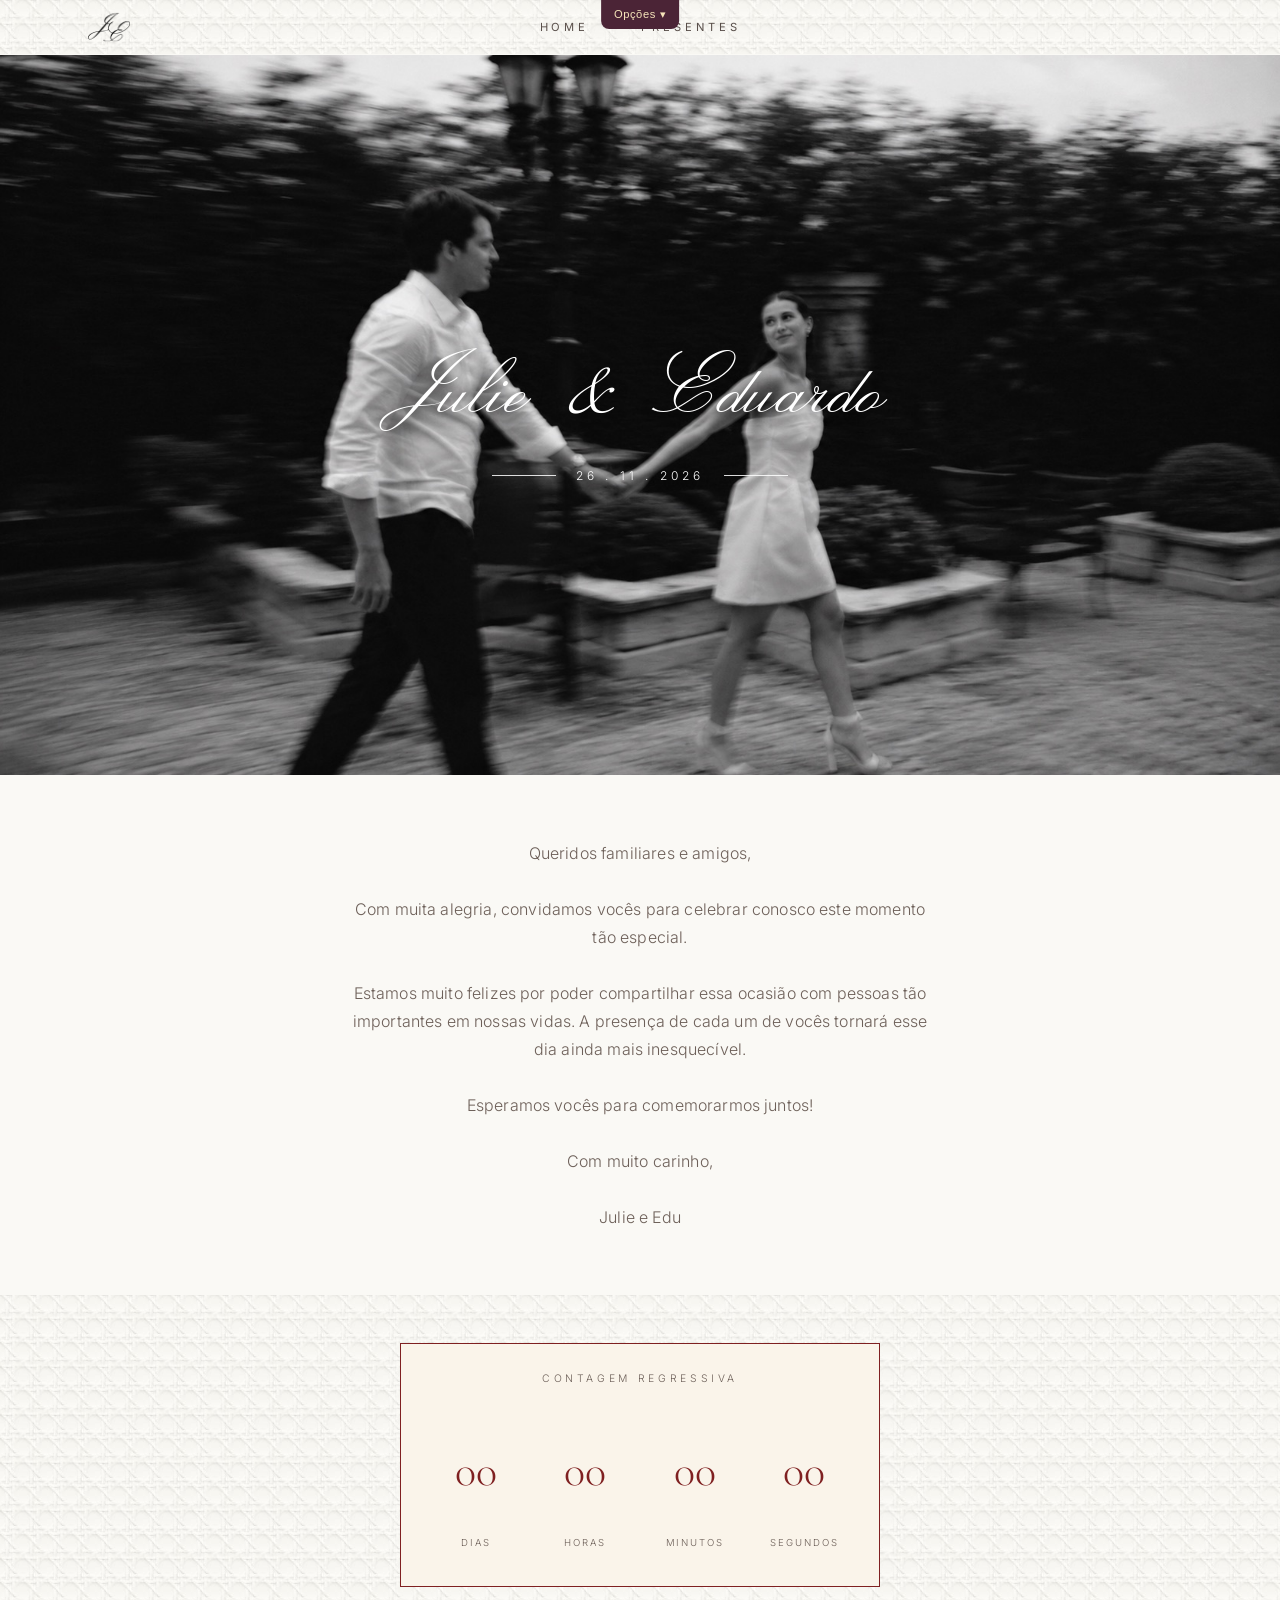
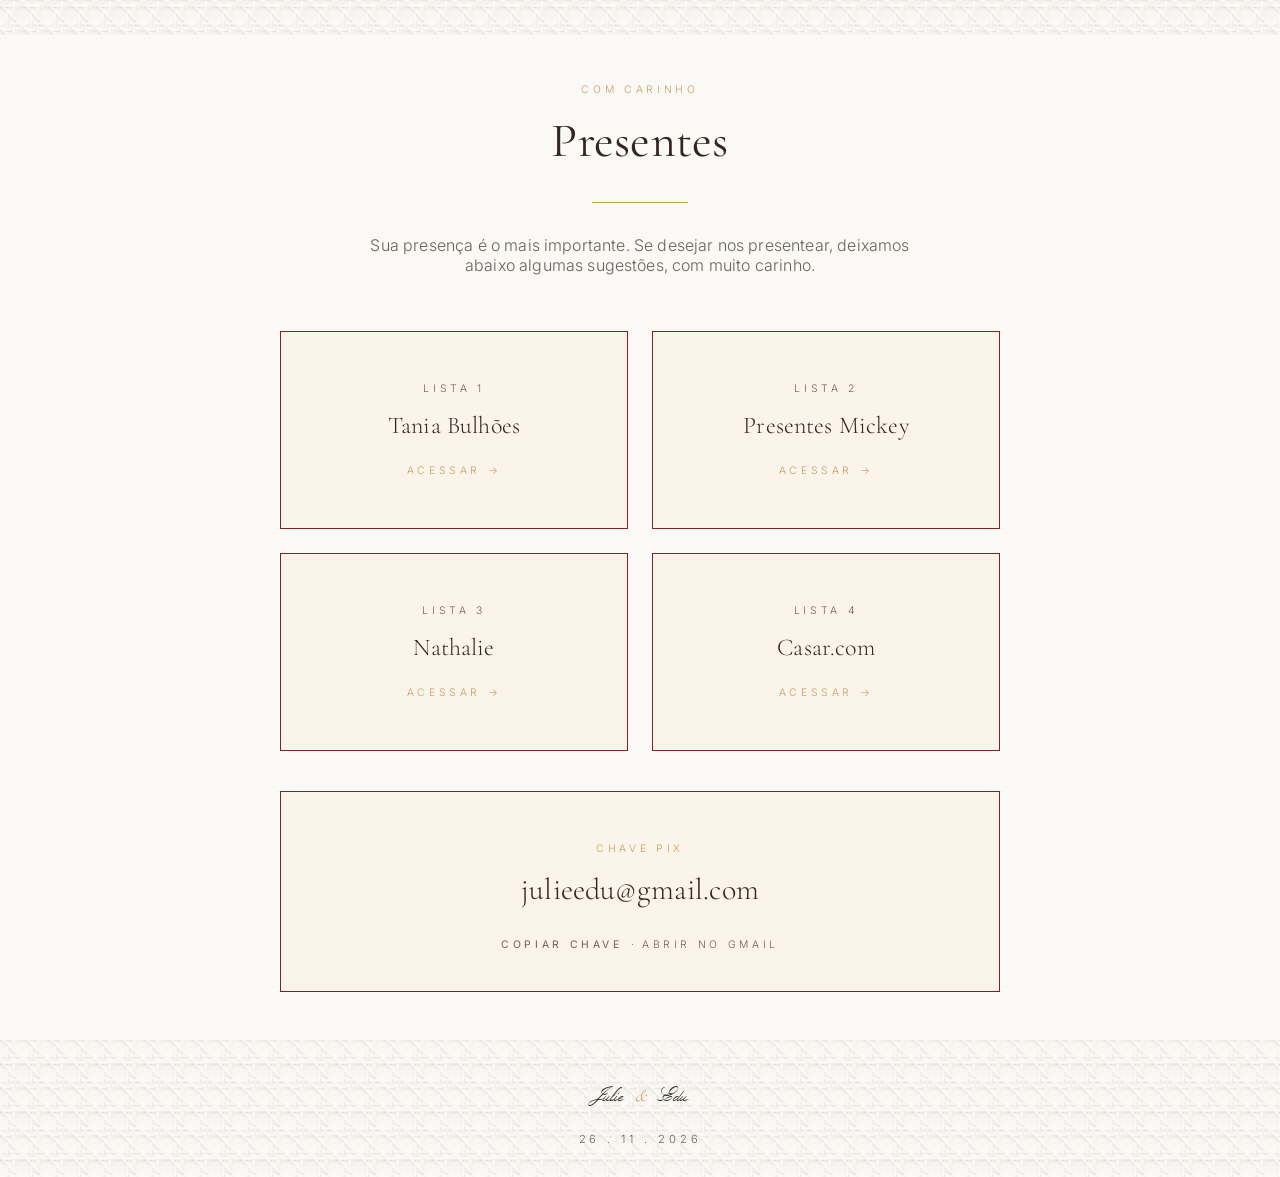
==== commit 05dbd23a: "Atualiza foto principal (paisagem), treliça (imagem/tile/nitidez), logo e fonte do footer Co-Authore" ====
--- a/index.html
+++ b/index.html
@@ -49,7 +49,7 @@
 
   --font-serif: "Cormorant Garamond", "Playfair Display", ui-serif, Georgia, serif;
   --font-sans: "Inter", ui-sans-serif, system-ui, sans-serif;
-  --trellis-img: url([data-uri]);
+  --trellis-img: url([data-uri]);
 }
 
 * {
@@ -127,24 +127,26 @@
     transition: all 300ms ease;
     background-color: var(--background);
     overflow: hidden;
-    border-bottom: 1px solid var(--wine);
-  }
+    /* Padrão: sem linha vinho no header. */
+    border-bottom: none;
+  }
+  /* Versão com treliça: mantém a linha (comportamento original, inalterado). */
+  html[data-trellis-sides="on"] header { border-bottom: 1px solid var(--wine); }
   header::before {
     content: "";
     position: absolute;
     inset: -4px;
-    background-image: url([data-uri]);
+    background-image: var(--trellis-img);
     background-repeat: repeat;
-    background-size: 24px 24px;
-    opacity: 0.39;
-    filter: blur(0.15px);
+    background-size: 48px 48px;
+    opacity: 1;
     pointer-events: none;
   }
   .nav-inner { position: relative; z-index: 1; }
   header.scrolled {
     box-shadow: 0 2px 10px rgba(0,0,0,0.06);
-    border-bottom: 1px solid var(--wine);
-  }
+  }
+  html[data-trellis-sides="on"] header.scrolled { border-bottom: 1px solid var(--wine); }
   .nav-inner {
     position: relative;
     margin: 0 auto;
@@ -172,9 +174,9 @@
     left: 0;
     top: 50%;
     transform: translateY(-50%);
-    height: 2.6rem;
-    width: 3.81rem;
-    background-color: var(--wine);
+    height: 1.8rem;
+    width: 2.64rem;
+    background-color: #000;
     mask-repeat: no-repeat;
     -webkit-mask-repeat: no-repeat;
     mask-position: center;
@@ -275,16 +277,15 @@
     inset: -4px;
     background-image: var(--trellis-img);
     background-repeat: repeat;
-    background-size: 24px 24px;
+    background-size: 48px 48px;
     opacity: 0;
-    filter: blur(0.15px);
     pointer-events: none;
     z-index: 0;
   }
   /* Padrão sem treliça em Home/Presentes (preferência da noiva).
      Ativada pelo switch "Treliça em Home/Presentes" no painel Opções. */
   html[data-trellis-sides="on"] .home-section::before {
-    opacity: 0.39;
+    opacity: 1;
   }
   .home-section::after {
     content: none;
@@ -371,16 +372,14 @@
   html[data-trellis-sides="on"] .home-section { padding-top: calc(6.4rem + 1px); }
   .hero-blank-wrap {
     position: relative;
-    /* Padrão: foto de ponta a ponta (sem moldura), como era antes da
-       treliça lateral. A moldura com borda vinho só aparece com o
-       switch "Treliça em Home/Presentes" ligado (ver regra data-trellis-sides).
-       Mantém só uma linha vinho completa no final da foto. */
+    /* Padrão: foto de ponta a ponta, sem moldura e sem linha vinho.
+       A moldura com borda vinho só aparece com o switch "Treliça em
+       Home/Presentes" ligado (ver regra data-trellis-sides). */
     width: 100%;
     margin: 0;
     min-height: 100vh;
     overflow: hidden;
     border: none;
-    border-bottom: 1px solid var(--wine);
   }
   @media (min-width: 640px) {
     .hero-blank-wrap { min-height: 80vh; }
@@ -394,15 +393,12 @@
   }
   .hero-blank-bg {
     position: absolute;
-    top: 0;
+    inset: 0;
+    width: 100%;
     height: 100%;
-    /* A foto é vertical numa moldura horizontal: object-fit:cover já usa
-       100% da largura da imagem (sem folga). O casal (noivo à esquerda,
-       noiva mais ao centro) fica com o ponto médio deslocado à esquerda;
-       cortando uma fatia do fundo à direita (sem cortar as pessoas) e
-       ampliando o restante, o par fica centralizado no quadro. */
-    width: 122%;
-    left: 0%;
+    /* Foto agora em formato paisagem (retangular deitada), então
+       object-fit:cover já enquadra naturalmente sem precisar de
+       ampliação/deslocamento como na versão vertical anterior. */
     object-fit: cover;
     object-position: center;
     z-index: 0;
@@ -502,14 +498,13 @@
     inset: -4px;
     background-image: var(--trellis-img);
     background-repeat: repeat;
-    background-size: 24px 24px;
+    background-size: 48px 48px;
     opacity: 0;
-    filter: blur(0.15px);
     pointer-events: none;
     z-index: 0;
   }
   html[data-trellis-sides="on"] .gifts-section::before {
-    opacity: 0.39;
+    opacity: 1;
   }
   .gifts-section::after {
     /* Padrão: sem o retângulo/moldura vinho, como era antes. Só aparece
@@ -657,11 +652,10 @@
     content: "";
     position: absolute;
     inset: -4px;
-    background-image: url([data-uri]);
+    background-image: var(--trellis-img);
     background-repeat: repeat;
-    background-size: 24px 24px;
-    opacity: 0.39;
-    filter: blur(0.15px);
+    background-size: 48px 48px;
+    opacity: 1;
     pointer-events: none;
   }
   footer .names, footer .date { position: relative; z-index: 1; }
@@ -669,21 +663,22 @@
     content: "";
     position: absolute;
     top: 0;
-    /* Padrão (preferência da irmã): linha completa, de ponta a ponta. */
+    /* Padrão: sem linha vinho no footer. */
     left: 0;
     width: 100%;
-    border-top: 1px solid var(--wine);
+    border-top: none;
     z-index: 1;
     pointer-events: none;
   }
-  /* Com o switch "Treliça em Home/Presentes" ligado: linha alinhada com
-     a largura do retângulo de Presentes, centralizada. */
+  /* Versão com treliça: mantém a linha centralizada (comportamento
+     original, inalterado). */
   html[data-trellis-sides="on"] footer::after {
     left: 50%;
     transform: translateX(-50%);
     width: min(63rem, calc(100% - 3rem));
-  }
-  footer .names { font-family: var(--font-serif); font-size: 1.125rem; }
+    border-top: 1px solid var(--wine);
+  }
+  footer .names { font-family: var(--font-title, "Lucia BT"); font-size: 1.375rem; }
   footer .amp { margin: 0 0.5rem; font-style: italic; color: var(--gold); }
   footer .date { margin-top: 1.5rem; font-size: 0.7rem; text-transform: uppercase; letter-spacing: 0.35em; color: var(--muted-foreground); }
 
@@ -704,24 +699,15 @@
     display: flex;
     justify-content: center;
     z-index: 1;
-    /* Padrão (preferência da irmã): linhas vinho completas no topo e
-       embaixo da faixa da contagem regressiva. */
-    border-top: 1px solid var(--wine);
-    border-bottom: 1px solid var(--wine);
-  }
-  html[data-trellis-sides="on"] .countdown-frame {
-    border-top: none;
-    border-bottom: none;
   }
   .countdown-frame::before {
     content: "";
     position: absolute;
     inset: -4px;
-    background-image: url([data-uri]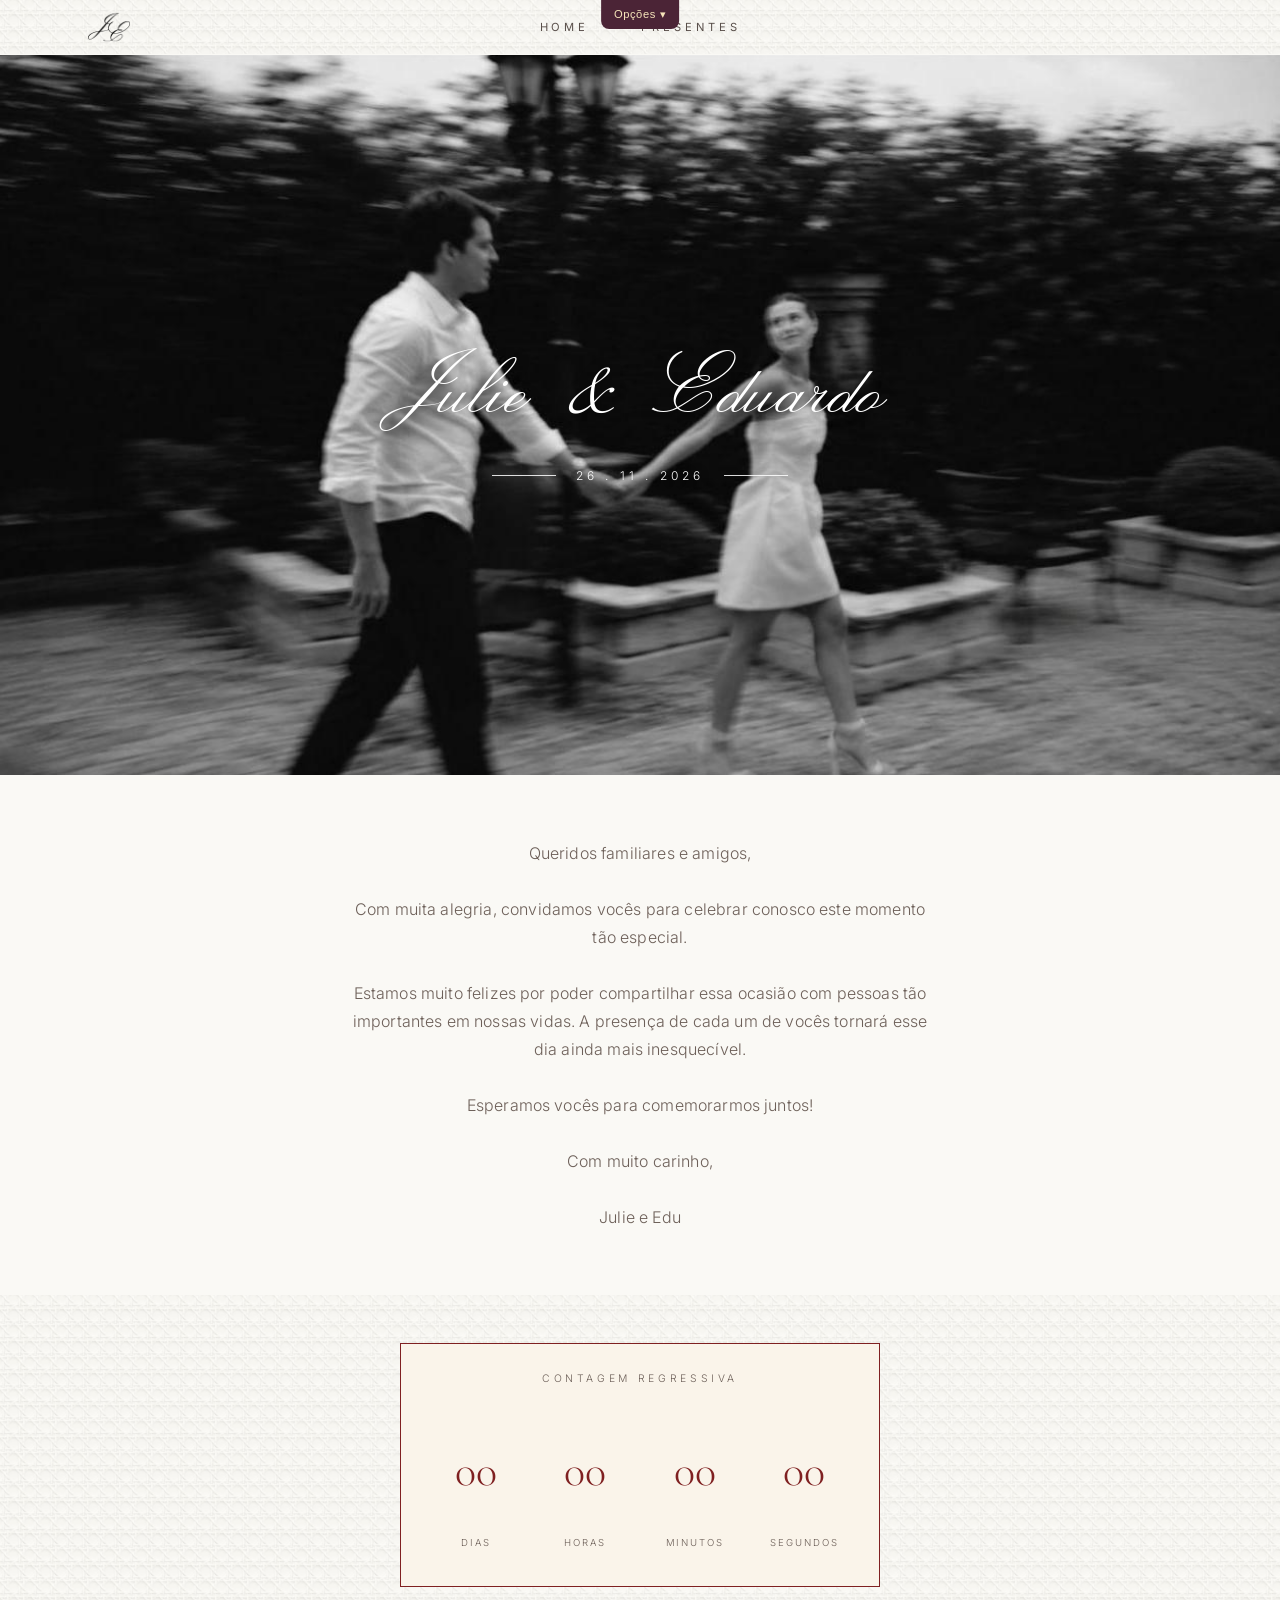
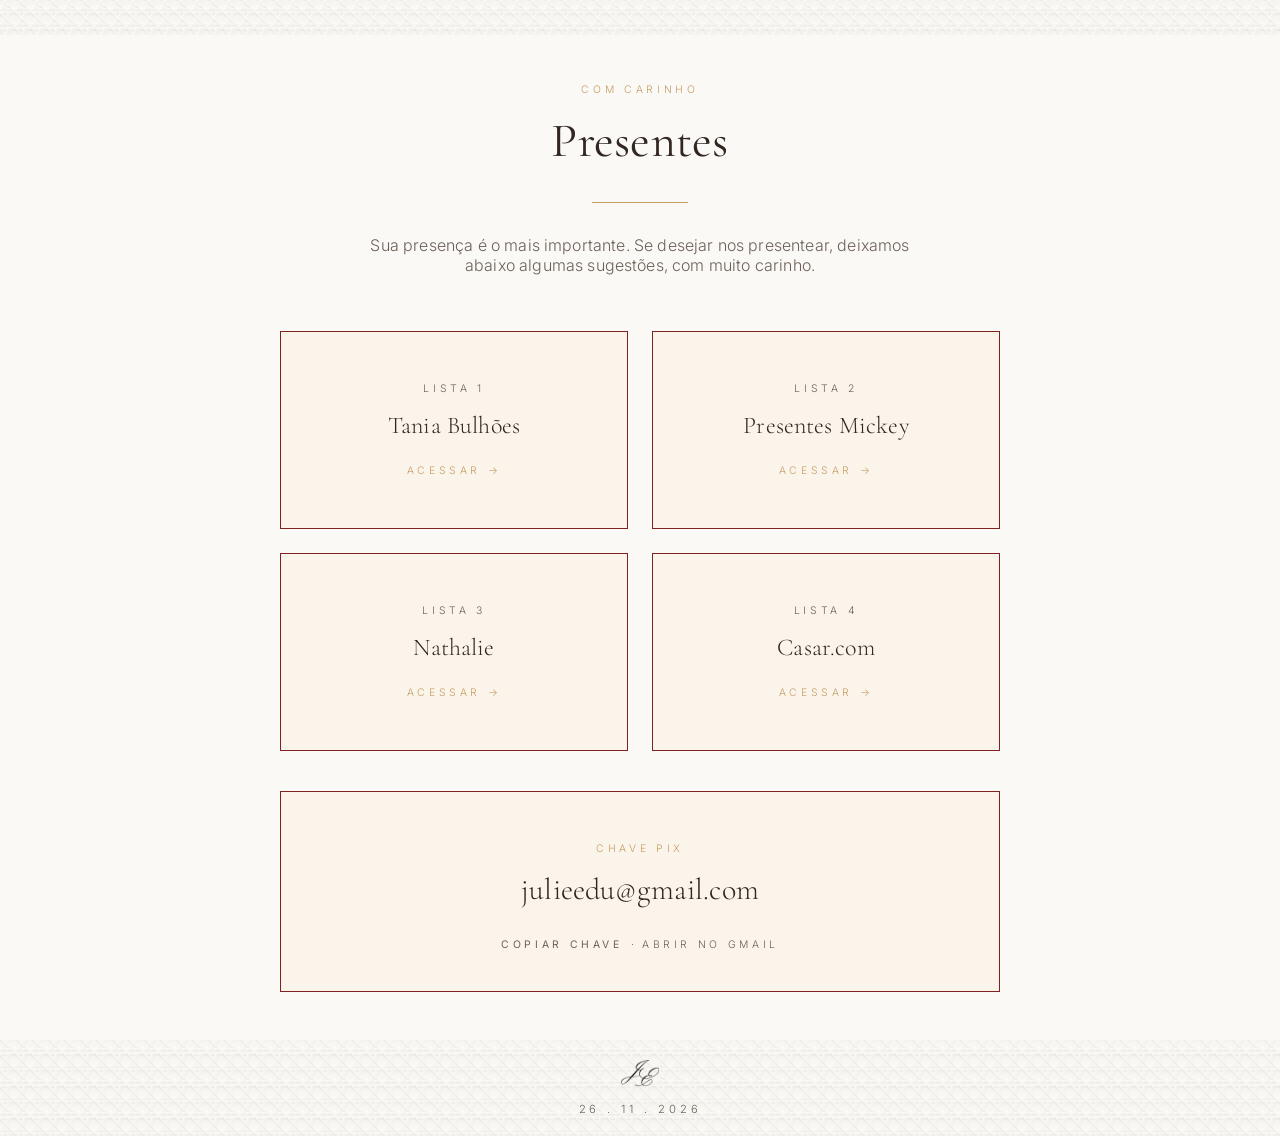
==== commit f2799539: "Atualiza foto principal, logo no footer e ajusta escala da treliça Co-Authored-By: Claude Sonnet 5 <" ====
--- a/index.html
+++ b/index.html
@@ -50,6 +50,7 @@
   --font-serif: "Cormorant Garamond", "Playfair Display", ui-serif, Georgia, serif;
   --font-sans: "Inter", ui-sans-serif, system-ui, sans-serif;
   --trellis-img: url([data-uri]);
+  --logo-img: url([data-uri]);
 }
 
 * {
@@ -138,7 +139,7 @@
     inset: -4px;
     background-image: var(--trellis-img);
     background-repeat: repeat;
-    background-size: 48px 48px;
+    background-size: 32px 32px;
     opacity: 1;
     pointer-events: none;
   }
@@ -168,21 +169,25 @@
     width: 2.05rem;
     flex-shrink: 0;
   }
+  .logo-mark {
+    display: block;
+    background-color: #000;
+    mask-image: var(--logo-img);
+    -webkit-mask-image: var(--logo-img);
+    mask-repeat: no-repeat;
+    -webkit-mask-repeat: no-repeat;
+    mask-position: center;
+    -webkit-mask-position: center;
+    mask-size: contain;
+    -webkit-mask-size: contain;
+  }
   .brand .logo-mark {
-    display: block;
     position: absolute;
     left: 0;
     top: 50%;
     transform: translateY(-50%);
     height: 1.8rem;
     width: 2.64rem;
-    background-color: #000;
-    mask-repeat: no-repeat;
-    -webkit-mask-repeat: no-repeat;
-    mask-position: center;
-    -webkit-mask-position: center;
-    mask-size: contain;
-    -webkit-mask-size: contain;
   }
   .brand .amp { font-style: italic; color: var(--gold); }
 
@@ -654,11 +659,11 @@
     inset: -4px;
     background-image: var(--trellis-img);
     background-repeat: repeat;
-    background-size: 48px 48px;
+    background-size: 32px 32px;
     opacity: 1;
     pointer-events: none;
   }
-  footer .names, footer .date { position: relative; z-index: 1; }
+  footer .footer-logo, footer .date { position: relative; z-index: 1; }
   footer::after {
     content: "";
     position: absolute;
@@ -678,9 +683,8 @@
     width: min(63rem, calc(100% - 3rem));
     border-top: 1px solid var(--wine);
   }
-  footer .names { font-family: var(--font-title, "Lucia BT"); font-size: 1.375rem; }
-  footer .amp { margin: 0 0.5rem; font-style: italic; color: var(--gold); }
-  footer .date { margin-top: 1.5rem; font-size: 0.7rem; text-transform: uppercase; letter-spacing: 0.35em; color: var(--muted-foreground); }
+  footer .footer-logo { height: 1.6rem; width: 2.35rem; margin: 0 auto; }
+  footer .date { margin: 1rem 0 0; font-size: 0.7rem; text-transform: uppercase; letter-spacing: 0.35em; color: var(--muted-foreground); }
 
   /* ---------- Contagem regressiva ---------- */
   .countdown-frame {
@@ -706,7 +710,7 @@
     inset: -4px;
     background-image: var(--trellis-img);
     background-repeat: repeat;
-    background-size: 48px 48px;
+    background-size: 32px 32px;
     opacity: 1;
     pointer-events: none;
   }
@@ -1066,7 +1070,7 @@
 
 <header id="siteHeader">
   <div class="nav-inner">
-    <a href="index.html" class="brand"><span class="logo-mark" role="img" aria-label="Julie &amp; Edu" style="mask-image:url('[data-uri]');-webkit-mask-image:url('[data-uri]');"></span></a>
+    <a href="index.html" class="brand"><span class="logo-mark" role="img" aria-label="Julie &amp; Edu"></span></a>
 
     <nav class="nav-links">
       <button data-target="home">Home</button>
@@ -1086,7 +1090,7 @@
 
 <section id="home" class="home-section">
   <div class="hero-blank-wrap">
-    <img class="hero-blank-bg" src="[data-uri]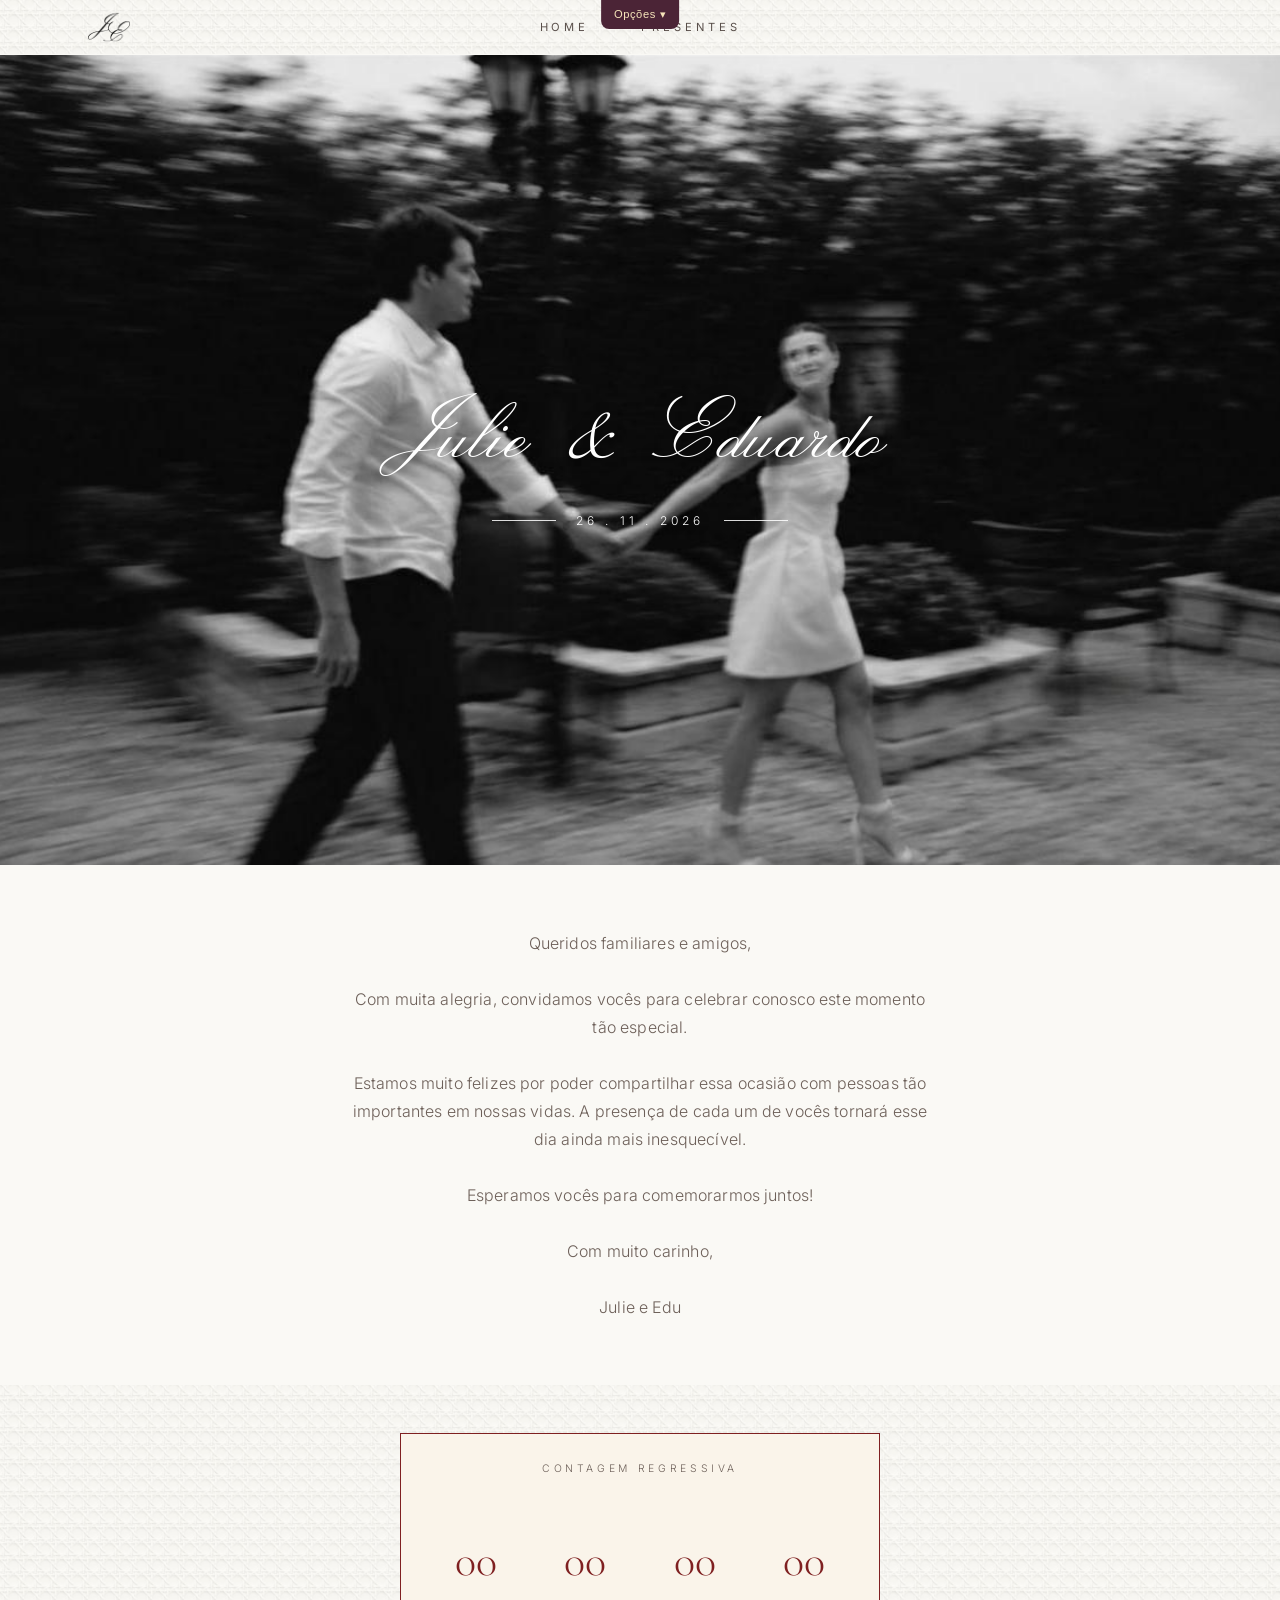
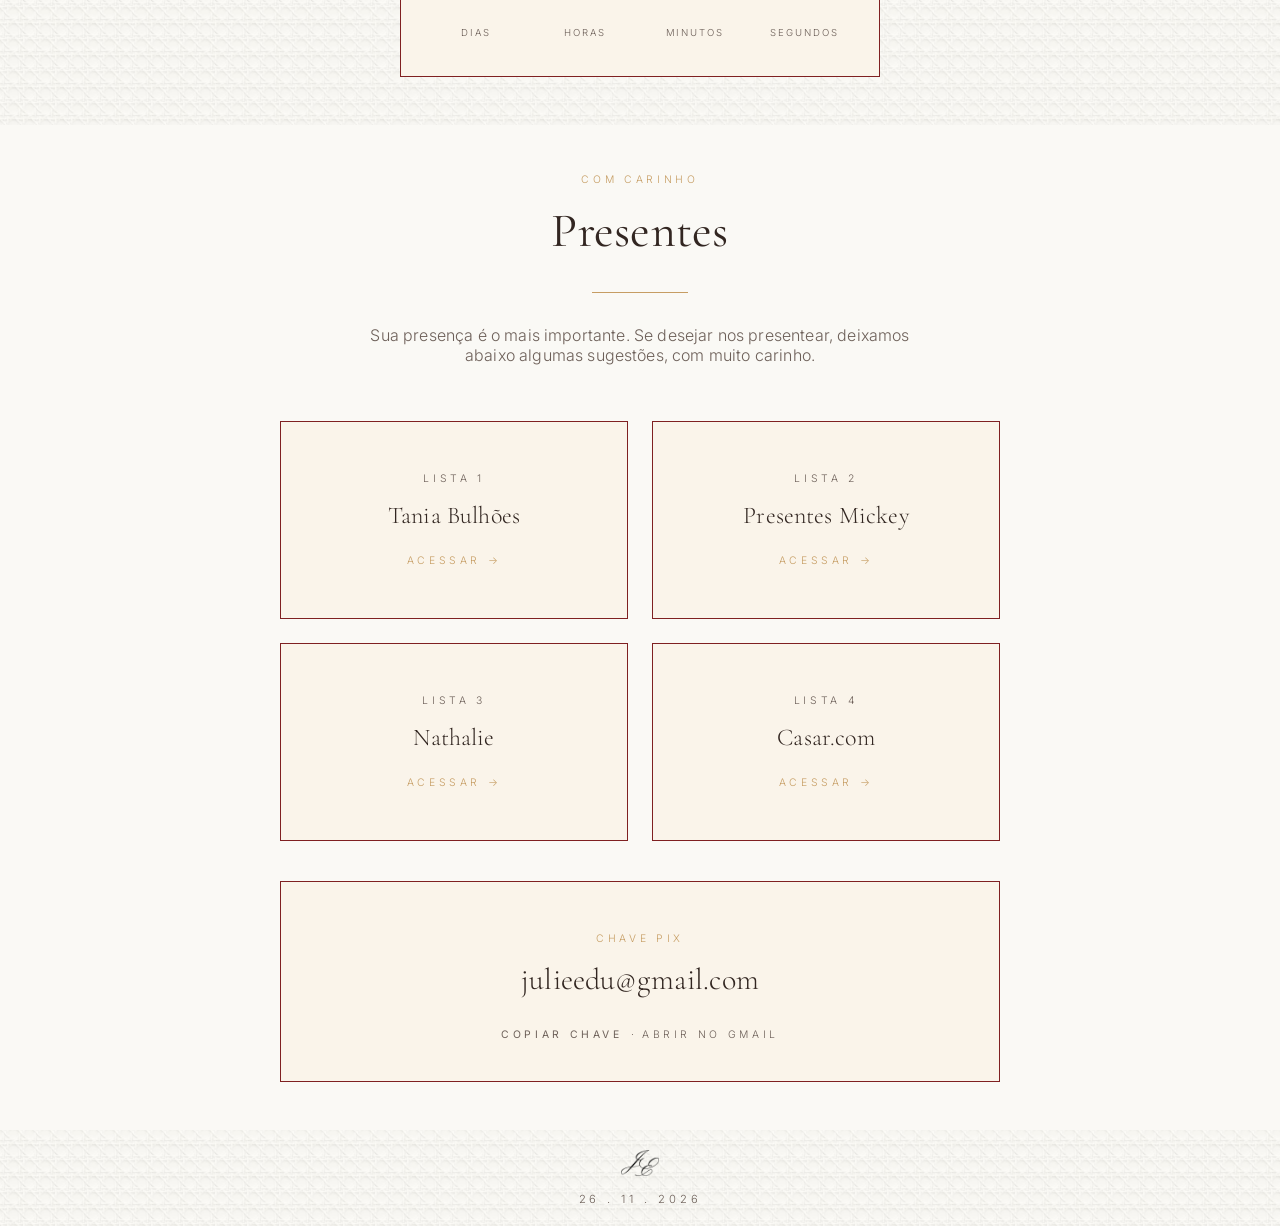
==== commit abf5f50f: "Aumenta altura da moldura da foto principal no desktop (80vh -> 90vh) Co-Authored-By: Claude Sonnet " ====
--- a/index.html
+++ b/index.html
@@ -387,7 +387,7 @@
     border: none;
   }
   @media (min-width: 640px) {
-    .hero-blank-wrap { min-height: 80vh; }
+    .hero-blank-wrap { min-height: 90vh; }
   }
   html[data-trellis-sides="on"] .hero-blank-wrap {
     /* Metade exata da folga lateral de .intro-wrap / .gifts-section
@@ -1090,7 +1090,7 @@
 
 <section id="home" class="home-section">
   <div class="hero-blank-wrap">
-    <img class="hero-blank-bg" src="[data-uri]" alt="" />
+    <picture><source media="(max-width: 639px)" srcset="[data-uri]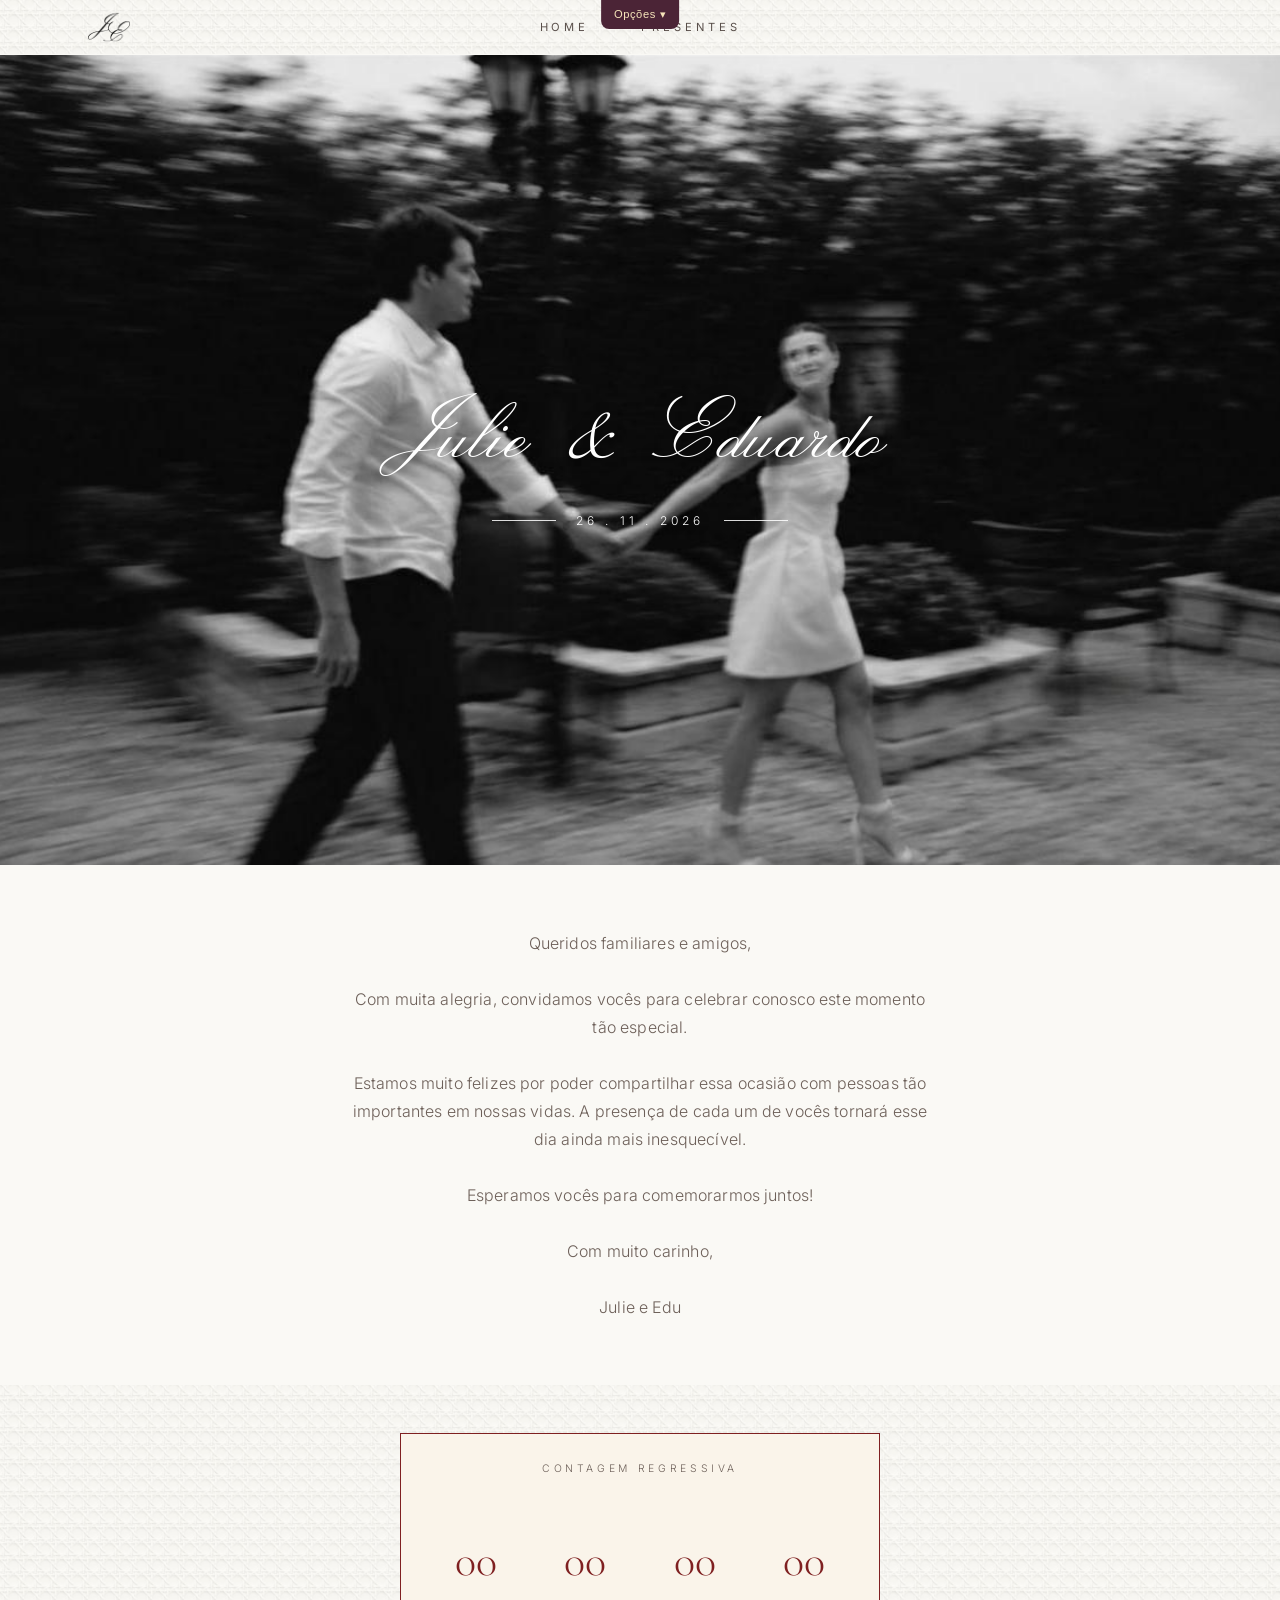
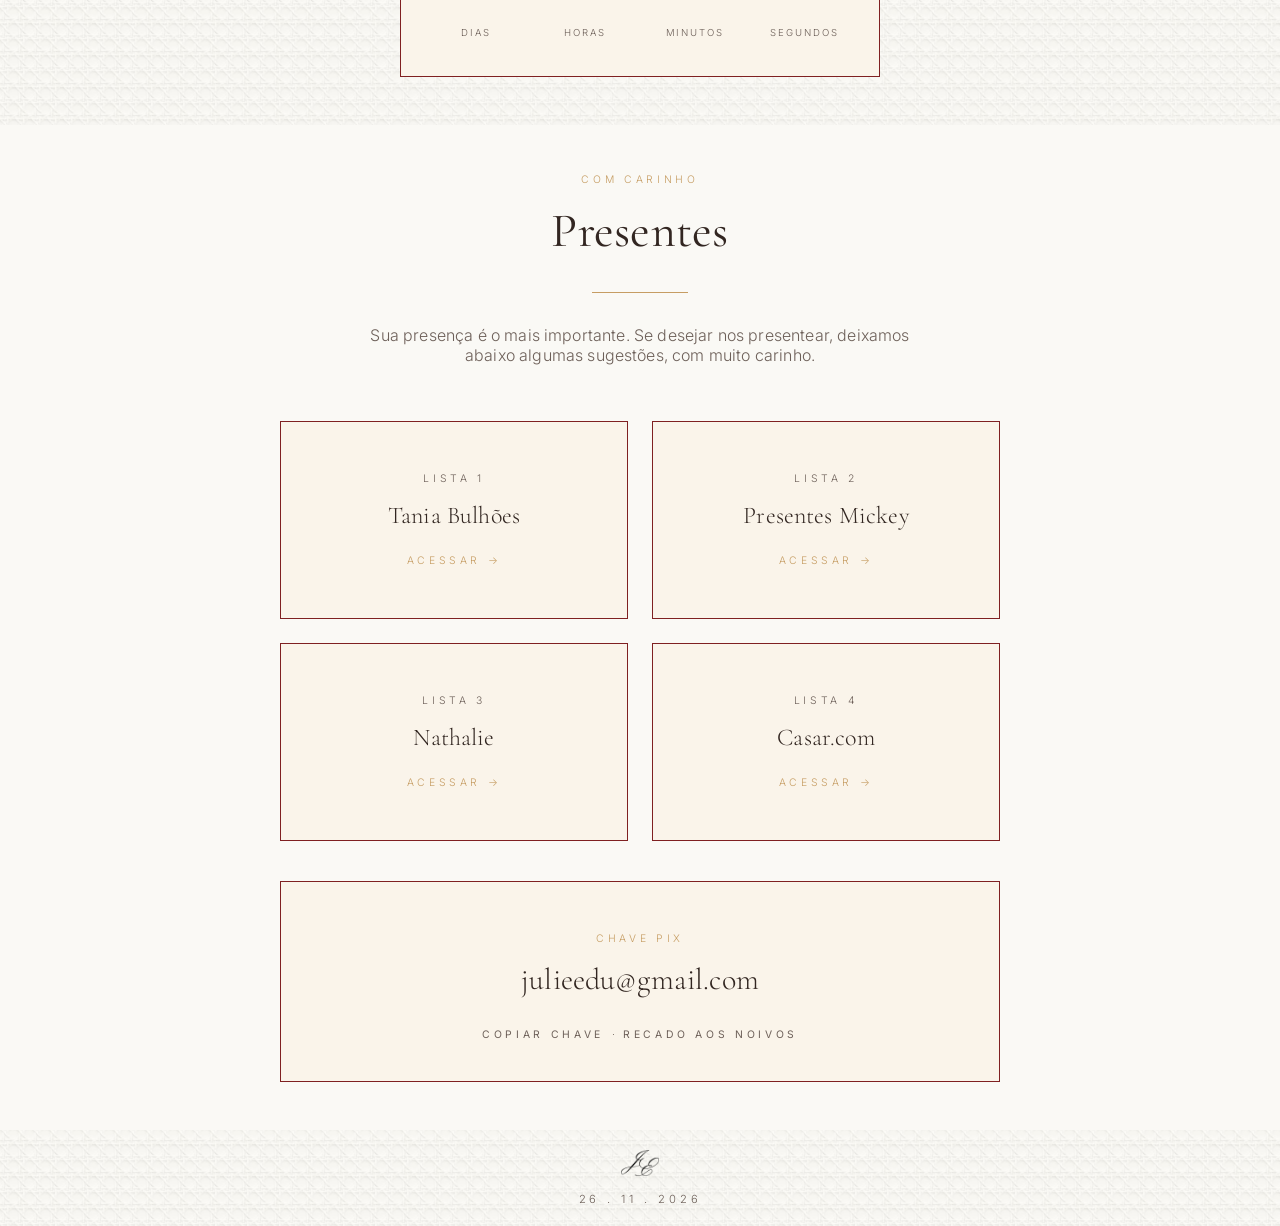
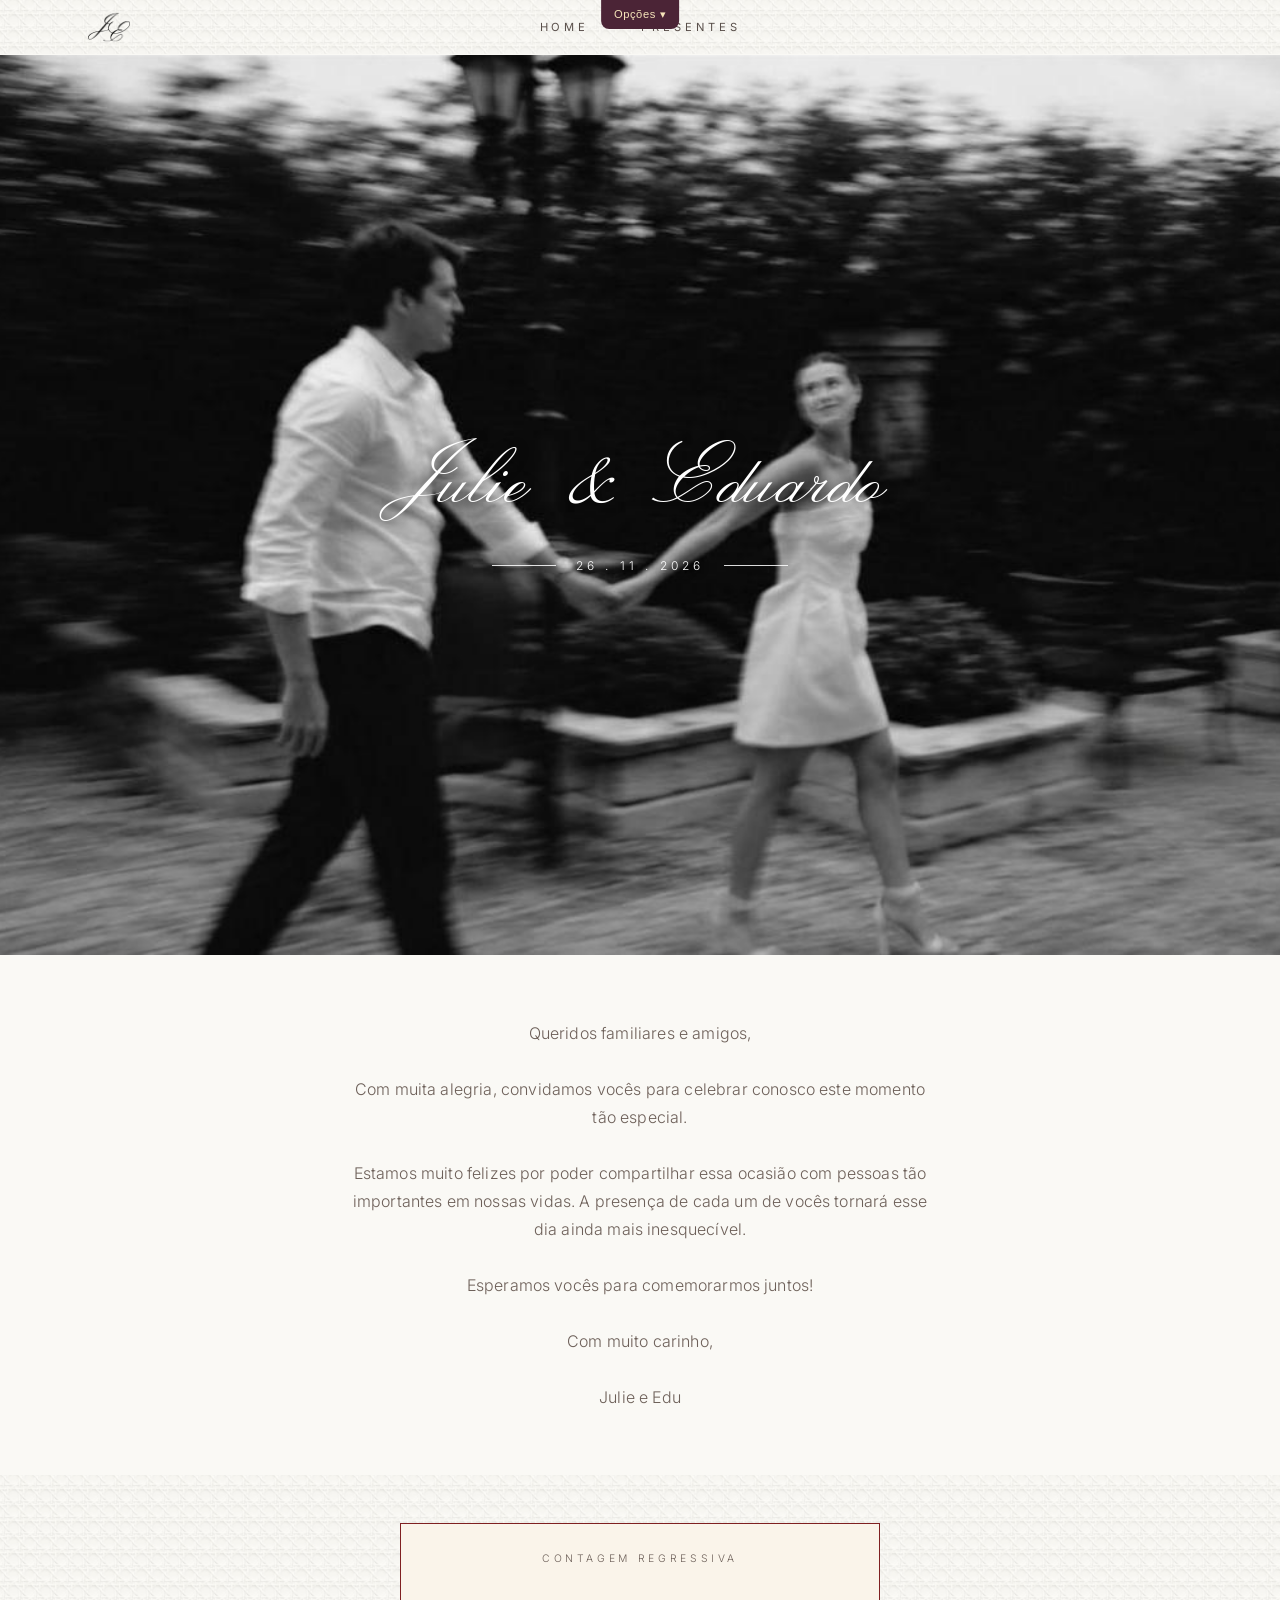
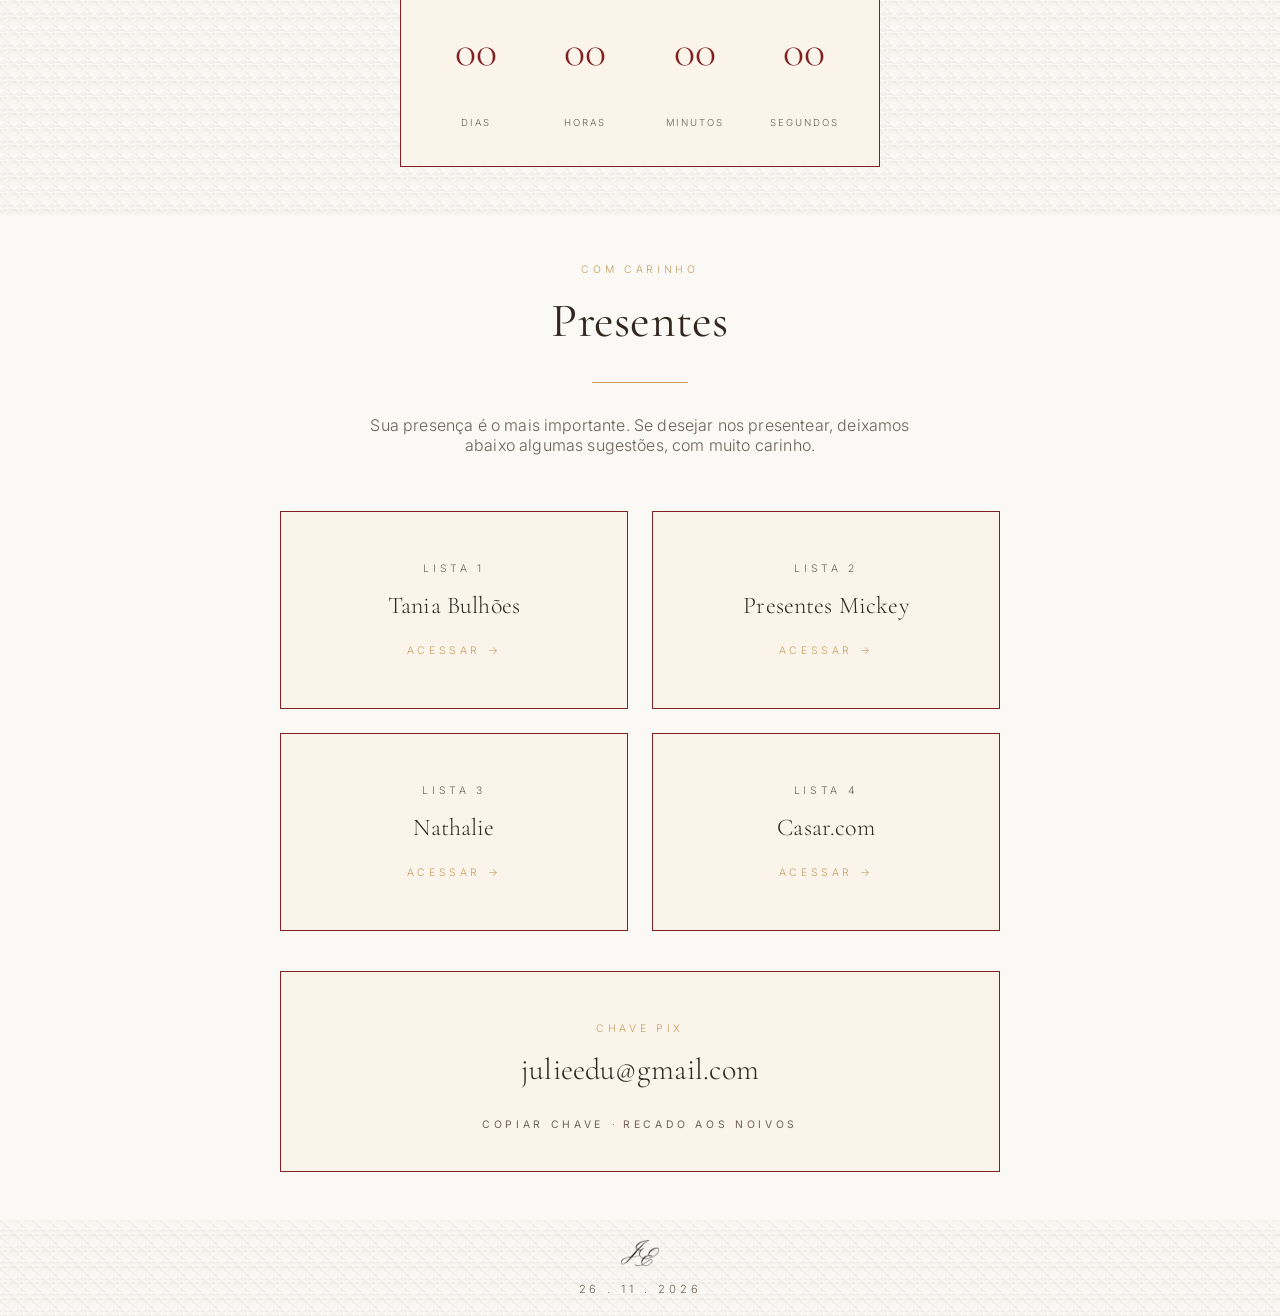
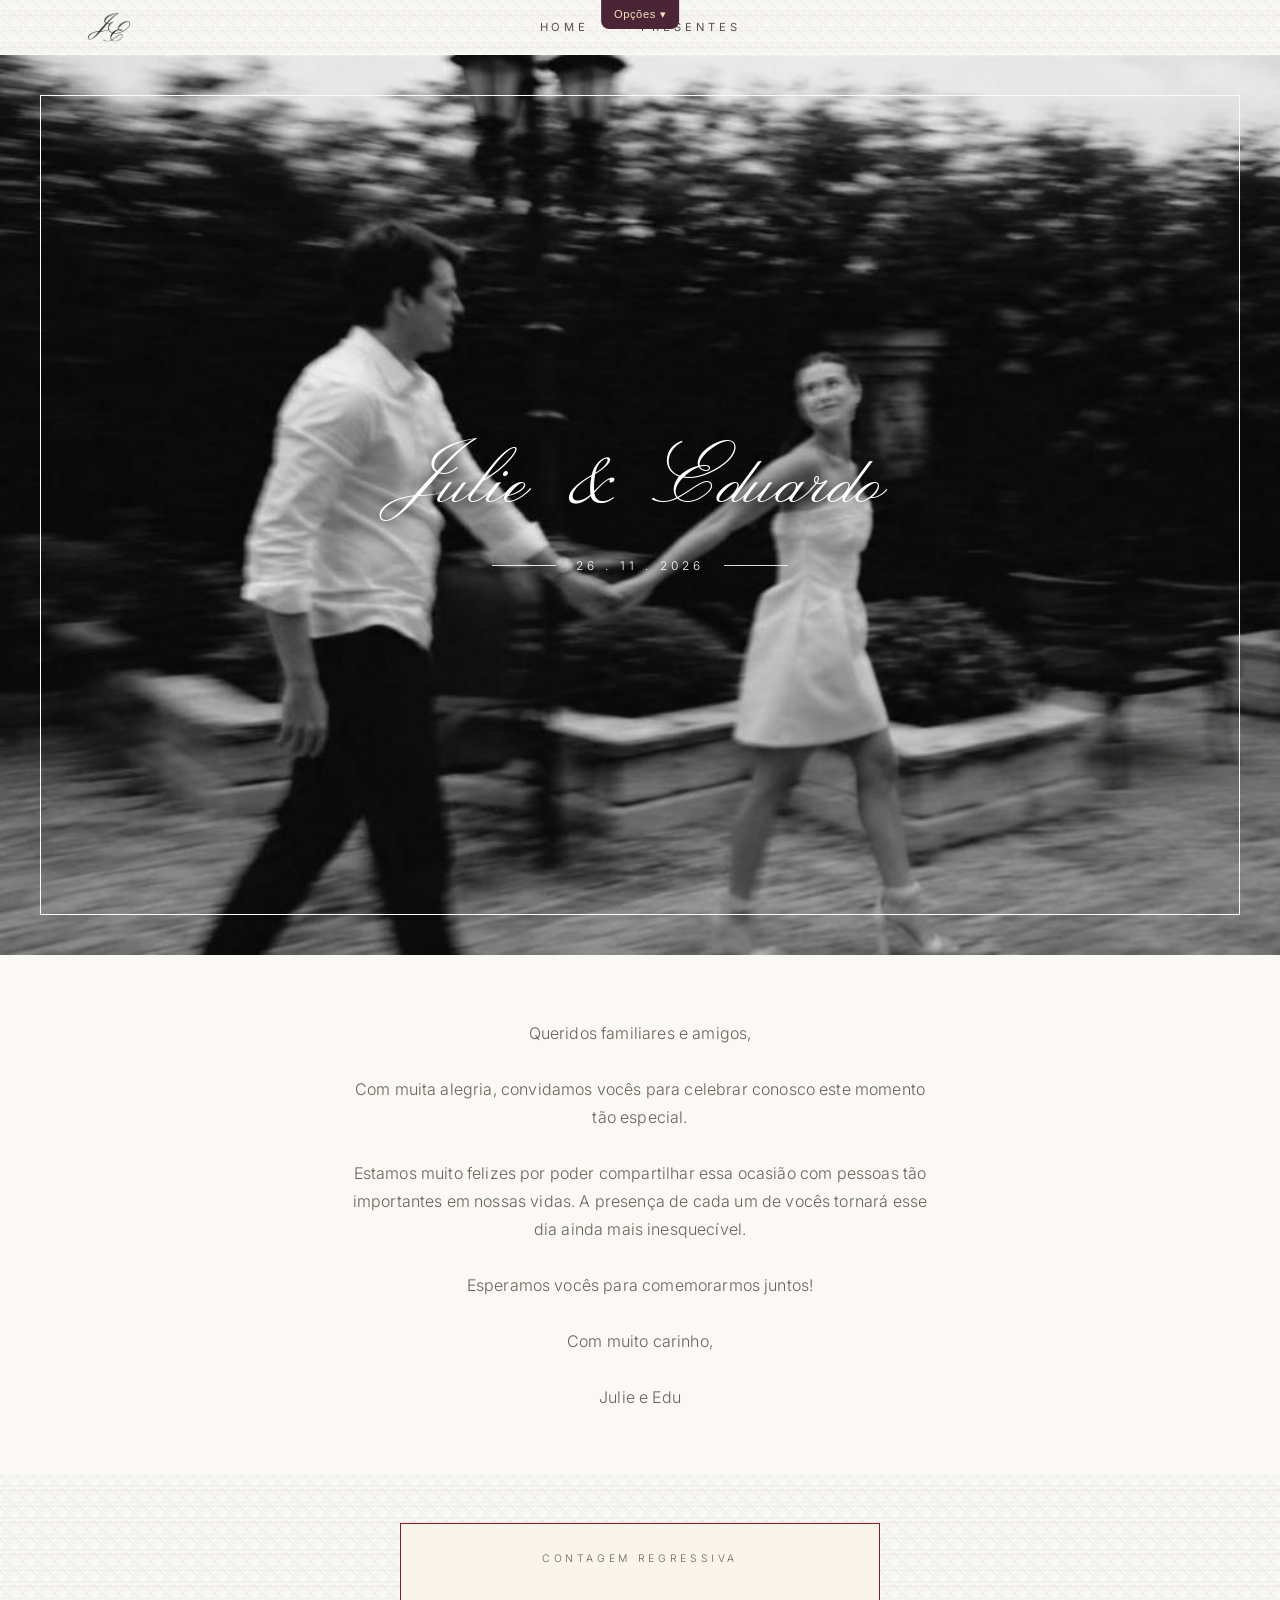
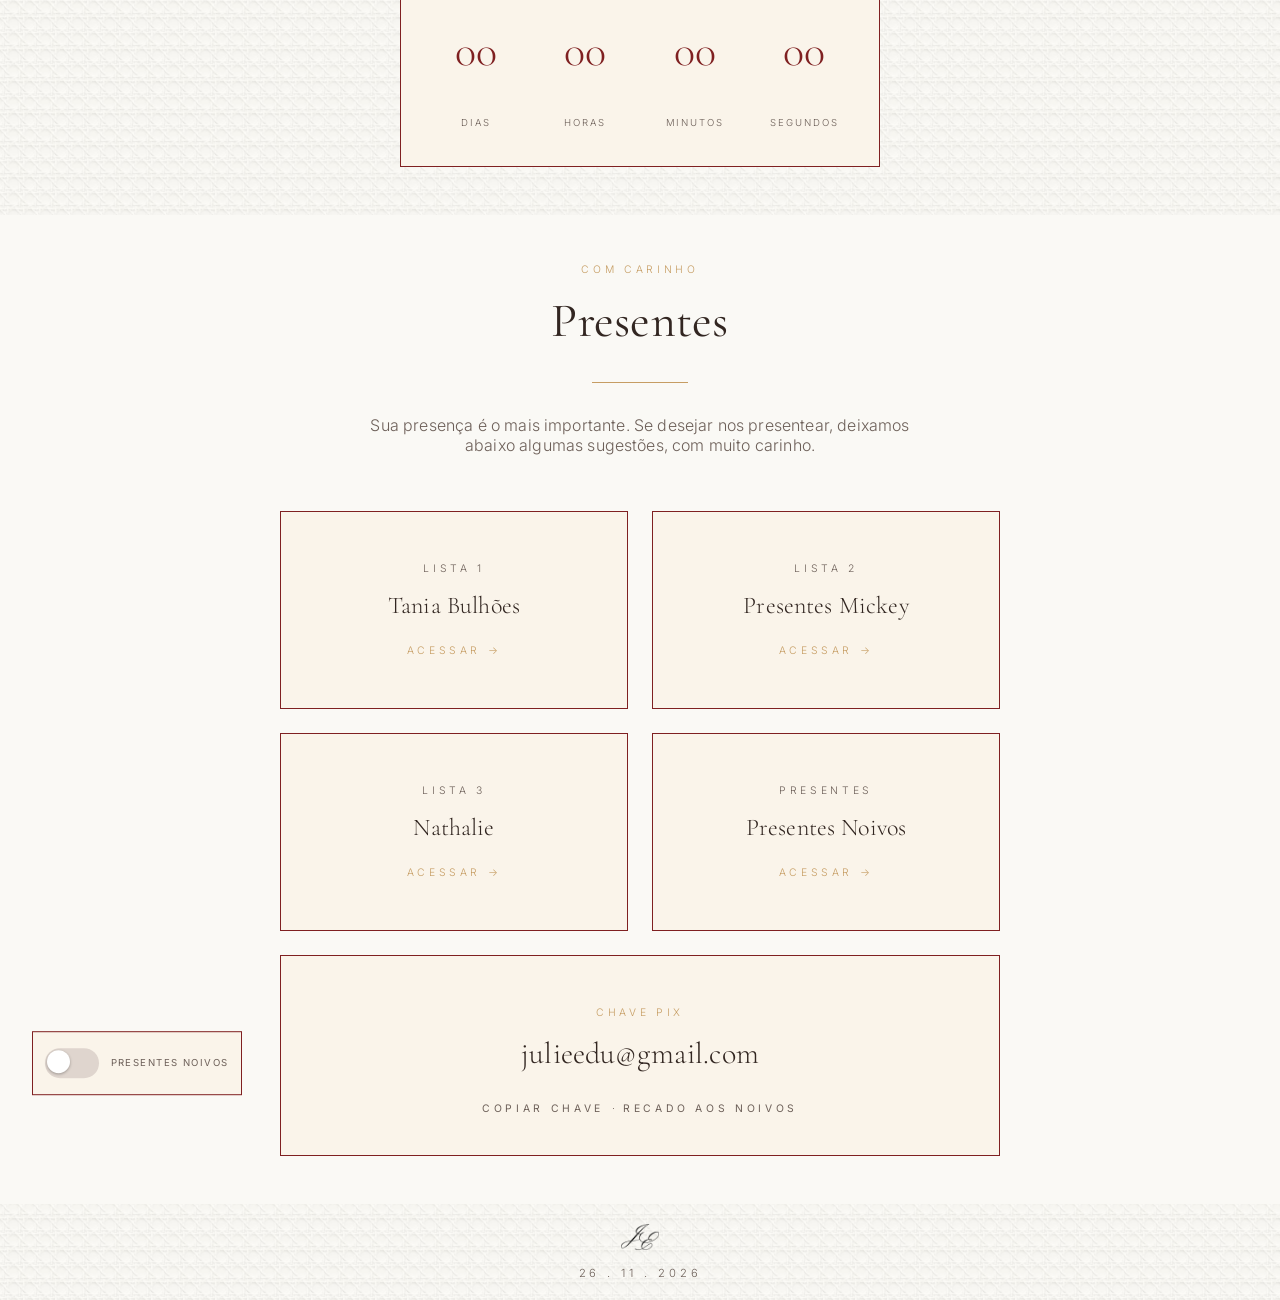
